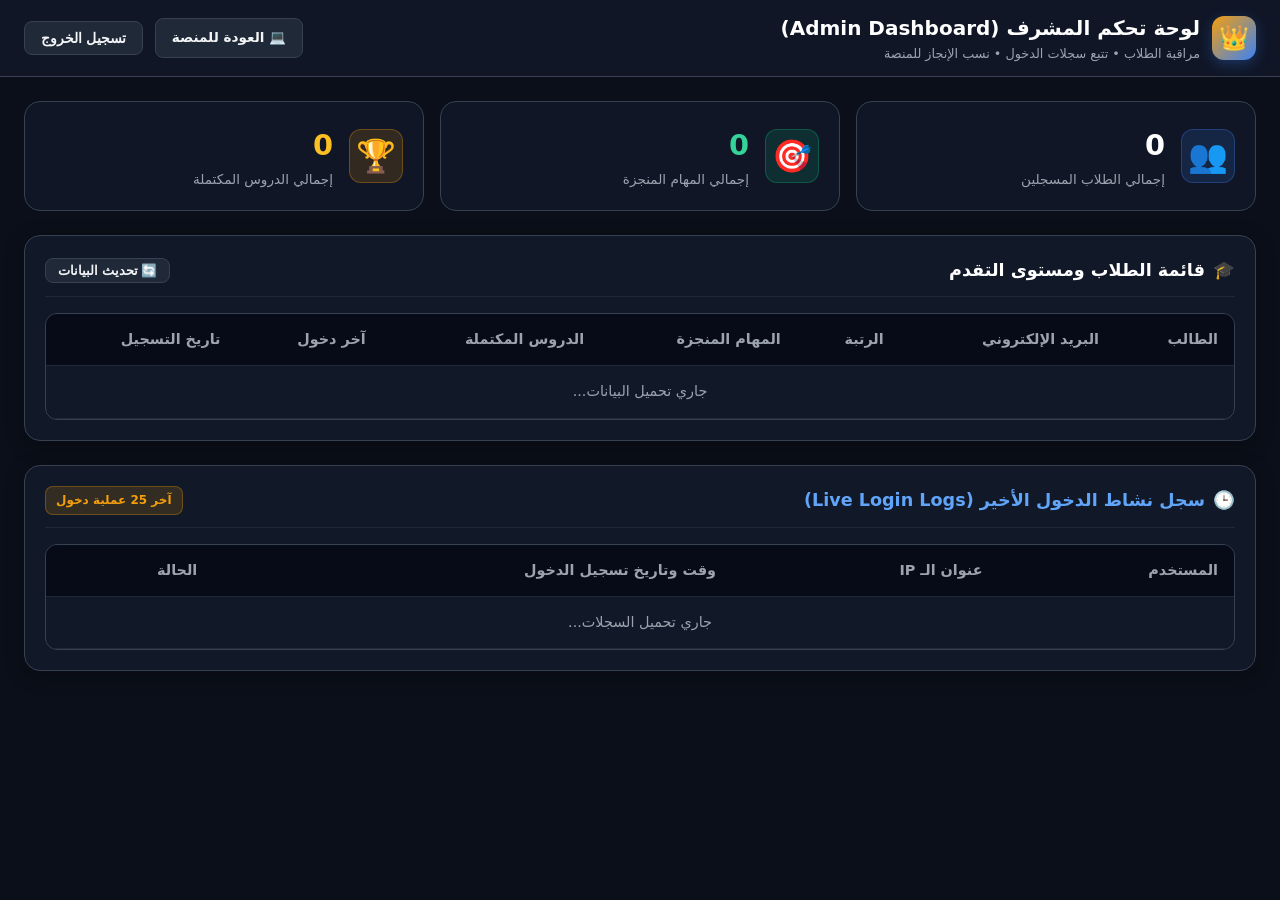
==== templates/admin.html @ 8301fadf "Feature: Implement Admin Dashboard & Live Student Login/Progress Activity Tracker" ====
﻿<!DOCTYPE html>
<html lang="ar" dir="rtl">
<head>
    <meta charset="UTF-8">
    <meta name="viewport" content="width=device-width, initial-scale=1.0">
    <title>لوحة تحكم الإدارة | Python Mastery Admin</title>
    <link rel="stylesheet" href="/static/css/style.css">
    <style>
        .admin-grid {
            display: grid;
            grid-template-columns: repeat(auto-fit, minmax(240px, 1fr));
            gap: 16px;
            margin-bottom: 24px;
        }
        .stat-card {
            background: rgba(17, 24, 39, 0.85);
            border: 1px solid var(--border-color);
            border-radius: 16px;
            padding: 20px;
            display: flex;
            align-items: center;
            gap: 16px;
        }
        .stat-icon {
            font-size: 2rem;
            background: rgba(59, 130, 246, 0.15);
            border: 1px solid rgba(59, 130, 246, 0.3);
            border-radius: 12px;
            width: 54px;
            height: 54px;
            display: flex;
            align-items: center;
            justify-content: center;
        }
        .stat-value {
            font-size: 1.8rem;
            font-weight: 800;
            color: #fff;
        }
        .stat-label {
            font-size: 0.85rem;
            color: var(--text-muted);
        }
        .table-responsive {
            width: 100%;
            overflow-x: auto;
            border-radius: 12px;
            border: 1px solid var(--border-color);
        }
        table {
            width: 100%;
            border-collapse: collapse;
            text-align: right;
            font-size: 0.9rem;
        }
        th, td {
            padding: 14px 16px;
            border-bottom: 1px solid var(--border-subtle);
        }
        th {
            background-color: rgba(3, 7, 18, 0.7);
            color: #9ca3af;
            font-weight: 700;
        }
        tr:hover {
            background-color: rgba(31, 41, 55, 0.4);
        }
        .badge-admin {
            background: rgba(245, 158, 11, 0.2);
            color: #fbbf24;
            border: 1px solid rgba(245, 158, 11, 0.4);
            padding: 2px 8px;
            border-radius: 6px;
            font-size: 0.75rem;
            font-weight: 700;
        }
        .badge-student {
            background: rgba(59, 130, 246, 0.15);
            color: #60a5fa;
            border: 1px solid rgba(59, 130, 246, 0.3);
            padding: 2px 8px;
            border-radius: 6px;
            font-size: 0.75rem;
        }
    </style>
</head>
<body>

    <!-- Header -->
    <header>
        <div class="header-inner">
            <div class="logo-group">
                <div class="logo-badge">👑</div>
                <div class="title-group">
                    <h1>لوحة تحكم المشرف (Admin Dashboard)</h1>
                    <p>مراقبة الطلاب • تتبع سجلات الدخول • نسب الإنجاز للمنصة</p>
                </div>
            </div>
            <div class="header-actions">
                <a href="/" class="btn-secondary" style="text-decoration: none;">
                    💻 العودة للمنصة
                </a>
                <button onclick="logoutAdmin()" class="btn-secondary btn-danger">
                    تسجيل الخروج
                </button>
            </div>
        </div>
    </header>

    <div class="container" style="display: block; max-width: 1300px;">
        
        <!-- Stats Row -->
        <div class="admin-grid">
            <div class="stat-card">
                <div class="stat-icon">👥</div>
                <div>
                    <div id="stat-users" class="stat-value">0</div>
                    <div class="stat-label">إجمالي الطلاب المسجلين</div>
                </div>
            </div>
            <div class="stat-card">
                <div class="stat-icon" style="background: rgba(16, 185, 129, 0.15); border-color: rgba(16, 185, 129, 0.3);">🎯</div>
                <div>
                    <div id="stat-tasks" class="stat-value" style="color: #34d399;">0</div>
                    <div class="stat-label">إجمالي المهام المنجزة</div>
                </div>
            </div>
            <div class="stat-card">
                <div class="stat-icon" style="background: rgba(245, 158, 11, 0.15); border-color: rgba(245, 158, 11, 0.3);">🏆</div>
                <div>
                    <div id="stat-lessons" class="stat-value" style="color: #fbbf24;">0</div>
                    <div class="stat-label">إجمالي الدروس المكتملة</div>
                </div>
            </div>
        </div>

        <!-- Section 1: Students & Progress -->
        <div class="card" style="margin-bottom: 24px;">
            <div class="card-header">
                <div class="card-title">
                    <span>🎓</span> قائمة الطلاب ومستوى التقدم
                </div>
                <button onclick="loadDashboardData()" class="btn-secondary" style="padding: 4px 12px; font-size: 0.8rem;">
                    🔄 تحديث البيانات
                </button>
            </div>

            <div class="table-responsive">
                <table>
                    <thead>
                        <tr>
                            <th>الطالب</th>
                            <th>البريد الإلكتروني</th>
                            <th>الرتبة</th>
                            <th>المهام المنجزة</th>
                            <th>الدروس المكتملة</th>
                            <th>آخر دخول</th>
                            <th>تاريخ التسجيل</th>
                        </tr>
                    </thead>
                    <tbody id="students-table-body">
                        <tr><td colspan="7" style="text-align: center; color: #9ca3af;">جاري تحميل البيانات...</td></tr>
                    </tbody>
                </table>
            </div>
        </div>

        <!-- Section 2: Recent Logins Activity (Who entered and when) -->
        <div class="card">
            <div class="card-header">
                <div class="card-title" style="color: #60a5fa;">
                    <span>🕒</span> سجل نشاط الدخول الأخير (Live Login Logs)
                </div>
                <span class="stat-pill">آخر 25 عملية دخول</span>
            </div>

            <div class="table-responsive">
                <table>
                    <thead>
                        <tr>
                            <th>المستخدم</th>
                            <th>عنوان الـ IP</th>
                            <th>وقت وتاريخ تسجيل الدخول</th>
                            <th>الحالة</th>
                        </tr>
                    </thead>
                    <tbody id="logins-table-body">
                        <tr><td colspan="4" style="text-align: center; color: #9ca3af;">جاري تحميل السجلات...</td></tr>
                    </tbody>
                </table>
            </div>
        </div>

    </div>

    <script>
        async function loadDashboardData() {
            try {
                const res = await fetch('/api/admin/stats');
                if (res.status === 401 || res.status === 403) {
                    alert("غير مصرح لك بالدخول! هذه اللوحة مخصصة للأدمن فقط.");
                    window.location.href = "/";
                    return;
                }
                const data = await res.json();
                renderStats(data);
                renderStudents(data.students || []);
                renderLogins(data.recent_logins || []);
            } catch (err) {
                console.error("Error loading admin stats:", err);
            }
        }

        function renderStats(data) {
            document.getElementById('stat-users').textContent = data.total_users || 0;
            document.getElementById('stat-tasks').textContent = data.total_tasks_solved || 0;
            document.getElementById('stat-lessons').textContent = data.total_lessons_completed || 0;
        }

        function renderStudents(students) {
            const tbody = document.getElementById('students-table-body');
            if (students.length === 0) {
                tbody.innerHTML = '<tr><td colspan="7" style="text-align: center; color: #9ca3af;">لا يوجد طلاب مسجلين بعد.</td></tr>';
                return;
            }

            tbody.innerHTML = students.map(s => `
                <tr>
                    <td style="font-weight: 700; color: #fff;">${s.username}</td>
                    <td style="color: #9ca3af;">${s.email}</td>
                    <td>
                        <span class="${s.role === 'admin' ? 'badge-admin' : 'badge-student'}">
                            ${s.role === 'admin' ? '👑 مشرف' : 'طالب'}
                        </span>
                    </td>
                    <td>
                        <span style="font-weight: 700; color: #34d399;">${s.solved_tasks} مهام</span>
                    </td>
                    <td>
                        <span style="font-weight: 700; color: #fbbf24;">${s.finished_lessons} دروس</span>
                    </td>
                    <td style="color: #d1d5db; font-size: 0.8rem;">
                        ${s.last_login ? s.last_login : 'لم يسجل دخول بعد'}
                    </td>
                    <td style="color: #6b7280; font-size: 0.8rem;">
                        ${s.created_at ? s.created_at.split('T')[0] : '-'}
                    </td>
                </tr>
            `).join('');
        }

        function renderLogins(logins) {
            const tbody = document.getElementById('logins-table-body');
            if (logins.length === 0) {
                tbody.innerHTML = '<tr><td colspan="4" style="text-align: center; color: #9ca3af;">لا توجد سجلات دخول حتى الآن.</td></tr>';
                return;
            }

            tbody.innerHTML = logins.map(l => `
                <tr>
                    <td style="font-weight: 700; color: #93c5fd;">${l.username}</td>
                    <td style="font-family: monospace; color: #9ca3af;">${l.ip_address || 'Localhost'}</td>
                    <td style="color: #e5e7eb;">${l.login_time}</td>
                    <td><span style="color: #34d399; font-weight: 700;">✓ تسجيل دخول ناجح</span></td>
                </tr>
            `).join('');
        }

        async function logoutAdmin() {
            await fetch('/api/auth/logout', { method: 'POST' });
            window.location.href = '/';
        }

        // Run
        loadDashboardData();
    </script>
</body>
</html>
---- static/css/style.css ----
﻿/* Pure Standalone Modern Dark Theme CSS */
:root {
  --bg-main: #0b0f19;
  --bg-card: #111827;
  --bg-card-hover: #1f2937;
  --bg-input: #030712;
  --border-color: #374151;
  --border-subtle: #1f2937;
  --primary: #3b82f6;
  --primary-hover: #2563eb;
  --accent: #f59e0b;
  --success: #10b981;
  --text-main: #f3f4f6;
  --text-muted: #9ca3af;
  --text-dim: #6b7280;
}

* {
  box-sizing: border-box;
  margin: 0;
  padding: 0;
}

body {
  font-family: system-ui, -apple-system, BlinkMacSystemFont, "Segoe UI", Roboto, "Helvetica Neue", Arial, sans-serif;
  background-color: var(--bg-main);
  color: var(--text-main);
  min-height: 100vh;
  display: flex;
  flex-direction: column;
  line-height: 1.6;
}

/* Header */
header {
  background-color: rgba(17, 24, 39, 0.95);
  border-bottom: 1px solid var(--border-color);
  padding: 12px 24px;
  position: sticky;
  top: 0;
  z-index: 100;
  backdrop-filter: blur(8px);
}

.header-inner {
  max-width: 1400px;
  margin: 0 auto;
  display: flex;
  align-items: center;
  justify-content: space-between;
}

.logo-group {
  display: flex;
  align-items: center;
  gap: 12px;
}

.logo-badge {
  font-size: 24px;
  background: linear-gradient(135deg, #f59e0b, #3b82f6);
  width: 44px;
  height: 44px;
  display: flex;
  align-items: center;
  justify-content: center;
  border-radius: 12px;
  box-shadow: 0 4px 14px rgba(59, 130, 246, 0.3);
}

.title-group h1 {
  font-size: 1.25rem;
  font-weight: 700;
  color: #fff;
}

.title-group p {
  font-size: 0.8rem;
  color: var(--text-muted);
}

.header-actions {
  display: flex;
  align-items: center;
  gap: 12px;
}

.btn-secondary {
  background-color: #1f2937;
  color: var(--text-main);
  border: 1px solid var(--border-color);
  padding: 8px 16px;
  border-radius: 8px;
  font-size: 0.85rem;
  font-weight: 600;
  cursor: pointer;
  transition: all 0.2s;
}

.btn-secondary:hover {
  background-color: #374151;
}

.btn-danger:hover {
  color: #f87171;
  border-color: #ef4444;
}

.badge-status {
  padding: 6px 14px;
  border-radius: 9999px;
  font-size: 0.8rem;
  font-weight: 700;
  background-color: rgba(59, 130, 246, 0.15);
  color: #60a5fa;
  border: 1px solid rgba(59, 130, 246, 0.3);
}

/* Banner Hero */
.hero-signature {
  background: linear-gradient(135deg, rgba(245, 158, 11, 0.1), rgba(59, 130, 246, 0.15), rgba(16, 185, 129, 0.08));
  border: 1px solid rgba(245, 158, 11, 0.3);
  border-radius: 16px;
  padding: 16px 20px;
  margin-bottom: 20px;
  display: flex;
  align-items: center;
  justify-content: space-between;
  gap: 16px;
  box-shadow: 0 4px 20px rgba(0,0,0,0.2);
}

.hero-signature-text {
  font-size: 1rem;
  font-weight: 700;
  color: #fef3c7;
  display: flex;
  align-items: center;
  gap: 10px;
}

.hero-signature-tag {
  background: linear-gradient(90deg, #f59e0b, #3b82f6);
  -webkit-background-clip: text;
  -webkit-text-fill-color: transparent;
  font-weight: 800;
  font-size: 1.05rem;
}

/* Layout */
.container {
  max-width: 1400px;
  margin: 0 auto;
  padding: 24px;
  display: grid;
  grid-template-columns: 360px 1fr;
  gap: 24px;
  flex: 1;
  width: 100%;
}

@media (max-width: 1024px) {
  .container {
    grid-template-columns: 1fr;
  }
}

/* Sidebar */
.sidebar {
  display: flex;
  flex-direction: column;
  gap: 16px;
}

.card {
  background-color: var(--bg-card);
  border: 1px solid var(--border-color);
  border-radius: 16px;
  padding: 20px;
  box-shadow: 0 4px 20px rgba(0, 0, 0, 0.3);
}

.card-header {
  display: flex;
  align-items: center;
  justify-content: space-between;
  margin-bottom: 16px;
  padding-bottom: 12px;
  border-bottom: 1px solid var(--border-subtle);
}

.card-title {
  font-size: 1.1rem;
  font-weight: 700;
  color: #fff;
  display: flex;
  align-items: center;
  gap: 8px;
}

.stat-pill {
  background: rgba(245, 158, 11, 0.15);
  color: var(--accent);
  border: 1px solid rgba(245, 158, 11, 0.3);
  padding: 4px 10px;
  border-radius: 8px;
  font-size: 0.75rem;
  font-weight: 700;
}

.lesson-list {
  display: flex;
  flex-direction: column;
  gap: 12px;
  max-height: calc(100vh - 220px);
  overflow-y: auto;
  padding-right: 4px;
}

.lesson-item {
  background-color: rgba(17, 24, 39, 0.6);
  border: 1px solid var(--border-subtle);
  border-radius: 12px;
  padding: 16px;
  cursor: pointer;
  transition: all 0.2s;
  display: flex;
  flex-direction: column;
  gap: 8px;
}

.lesson-item:hover {
  border-color: var(--border-color);
  background-color: var(--bg-card-hover);
}

.lesson-item.selected {
  border-color: var(--primary);
  box-shadow: 0 0 0 2px rgba(59, 130, 246, 0.25);
  background-color: rgba(59, 130, 246, 0.08);
}

.lesson-item.locked {
  opacity: 0.55;
  cursor: not-allowed;
  background-color: rgba(3, 7, 18, 0.6);
}

.lesson-item.completed {
  border-color: rgba(16, 185, 129, 0.4);
  background-color: rgba(16, 185, 129, 0.05);
}

.lesson-item-header {
  display: flex;
  align-items: center;
  justify-content: space-between;
}

.category-tag {
  font-size: 0.75rem;
  color: #93c5fd;
  font-weight: 600;
}

.status-badge {
  font-size: 0.75rem;
  font-weight: 700;
  padding: 2px 8px;
  border-radius: 6px;
}

.badge-locked {
  background-color: #374151;
  color: #9ca3af;
}

.badge-done {
  background-color: rgba(16, 185, 129, 0.2);
  color: #34d399;
  border: 1px solid rgba(16, 185, 129, 0.3);
}

.badge-progress {
  background-color: rgba(59, 130, 246, 0.2);
  color: #60a5fa;
  border: 1px solid rgba(59, 130, 246, 0.3);
}

.lesson-item-title {
  font-size: 0.95rem;
  font-weight: 700;
  color: #fff;
}

.lesson-item-desc {
  font-size: 0.8rem;
  color: var(--text-muted);
  overflow: hidden;
  text-overflow: ellipsis;
  white-space: nowrap;
}

/* Main Area */
.main-content {
  display: flex;
  flex-direction: column;
  gap: 24px;
}

.lesson-header-top {
  display: flex;
  align-items: flex-start;
  justify-content: space-between;
  border-bottom: 1px solid var(--border-subtle);
  padding-bottom: 16px;
  margin-bottom: 16px;
}

.lesson-main-title {
  font-size: 1.5rem;
  font-weight: 800;
  color: #fff;
  margin-top: 6px;
}

.lesson-body {
  color: #d1d5db;
  font-size: 0.95rem;
  line-height: 1.8;
}

.lesson-body h3 {
  color: var(--accent);
  margin: 16px 0 8px;
  font-size: 1.15rem;
}

.lesson-body h4 {
  color: #93c5fd;
  margin: 12px 0 6px;
  font-size: 1rem;
}

.lesson-body pre {
  background-color: var(--bg-input);
  border: 1px solid var(--border-color);
  padding: 14px;
  border-radius: 10px;
  color: #4ade80;
  font-family: Consolas, Monaco, "Courier New", monospace;
  font-size: 0.9rem;
  overflow-x: auto;
  margin: 12px 0;
  direction: ltr;
}

.lesson-body code {
  background-color: #1f2937;
  color: #fcd34d;
  padding: 2px 6px;
  border-radius: 4px;
  font-family: Consolas, monospace;
  font-size: 0.85rem;
  direction: ltr;
  display: inline-block;
}

/* Tasks */
.task-card {
  background-color: rgba(3, 7, 18, 0.5);
  border: 1px solid var(--border-color);
  border-radius: 12px;
  padding: 18px;
  margin-top: 12px;
  display: flex;
  align-items: center;
  justify-content: space-between;
  gap: 16px;
}

.task-card.completed {
  border-color: rgba(16, 185, 129, 0.4);
  background-color: rgba(16, 185, 129, 0.05);
}

.task-info {
  flex: 1;
}

.task-header {
  display: flex;
  align-items: center;
  gap: 8px;
  margin-bottom: 6px;
}

.task-badge-direct {
  background-color: rgba(245, 158, 11, 0.15);
  color: var(--accent);
  border: 1px solid rgba(245, 158, 11, 0.3);
  padding: 2px 8px;
  border-radius: 6px;
  font-size: 0.75rem;
  font-weight: 700;
}

.task-badge-cumulative {
  background-color: rgba(99, 102, 241, 0.15);
  color: #a5b4fc;
  border: 1px solid rgba(99, 102, 241, 0.3);
  padding: 2px 8px;
  border-radius: 6px;
  font-size: 0.75rem;
  font-weight: 700;
}

.task-title {
  font-size: 1rem;
  font-weight: 700;
  color: #fff;
  margin-bottom: 4px;
}

.task-desc {
  font-size: 0.85rem;
  color: #9ca3af;
  white-space: pre-line;
}

.btn-action {
  background-color: var(--primary);
  color: #fff;
  border: none;
  padding: 10px 18px;
  border-radius: 10px;
  font-size: 0.85rem;
  font-weight: 700;
  cursor: pointer;
  white-space: nowrap;
  box-shadow: 0 4px 12px rgba(59, 130, 246, 0.3);
  transition: all 0.2s;
}

.btn-action:hover {
  background-color: var(--primary-hover);
}

.btn-action.btn-done {
  background-color: #374151;
  color: #e5e7eb;
  box-shadow: none;
}

.btn-action.btn-done:hover {
  background-color: #4b5563;
}

/* Modal */
.modal-backdrop {
  position: fixed;
  inset: 0;
  background-color: rgba(0, 0, 0, 0.8);
  backdrop-filter: blur(6px);
  display: flex;
  align-items: center;
  justify-content: center;
  padding: 16px;
  z-index: 1000;
}

.modal-backdrop.hidden {
  display: none;
}

.modal-content {
  background-color: var(--bg-card);
  border: 1px solid var(--border-color);
  border-radius: 16px;
  width: 100%;
  max-width: 850px;
  max-height: 90vh;
  display: flex;
  flex-direction: column;
  box-shadow: 0 10px 40px rgba(0, 0, 0, 0.6);
  overflow: hidden;
}

.modal-header {
  padding: 16px 20px;
  background-color: var(--bg-input);
  border-bottom: 1px solid var(--border-color);
  display: flex;
  align-items: center;
  justify-content: space-between;
}

.modal-body {
  padding: 20px;
  overflow-y: auto;
  display: flex;
  flex-direction: column;
  gap: 14px;
}

.task-prompt-box {
  background-color: var(--bg-input);
  border: 1px solid var(--border-color);
  border-radius: 10px;
  padding: 14px;
  font-size: 0.9rem;
}

.code-textarea {
  width: 100%;
  background-color: var(--bg-input);
  border: 1px solid var(--border-color);
  border-radius: 10px;
  padding: 14px;
  color: #4ade80;
  font-family: Consolas, Monaco, monospace;
  font-size: 0.95rem;
  resize: vertical;
  direction: ltr;
  min-height: 180px;
  outline: none;
}

.code-textarea:focus {
  border-color: var(--primary);
}

.modal-footer {
  padding: 16px 20px;
  background-color: var(--bg-input);
  border-top: 1px solid var(--border-color);
  display: flex;
  align-items: center;
  justify-content: space-between;
}

.result-box {
  padding: 16px;
  border-radius: 12px;
  border: 1px solid var(--border-color);
  background-color: var(--bg-input);
  direction: ltr;
}

.result-box.pass {
  border-color: #10b981;
  background-color: rgba(16, 185, 129, 0.1);
}

.result-box.fail {
  border-color: #ef4444;
  background-color: rgba(239, 68, 68, 0.1);
}

/* Youssef Creative Signature Banner in Result Box */
.youssef-punchline {
  background: linear-gradient(135deg, rgba(245, 158, 11, 0.2), rgba(59, 130, 246, 0.2));
  border: 1px dashed #f59e0b;
  border-radius: 10px;
  padding: 12px 16px;
  margin-bottom: 12px;
  display: flex;
  align-items: center;
  gap: 10px;
  direction: rtl;
}

.youssef-punchline-text {
  font-size: 0.95rem;
  font-weight: 800;
  color: #fef08a;
}
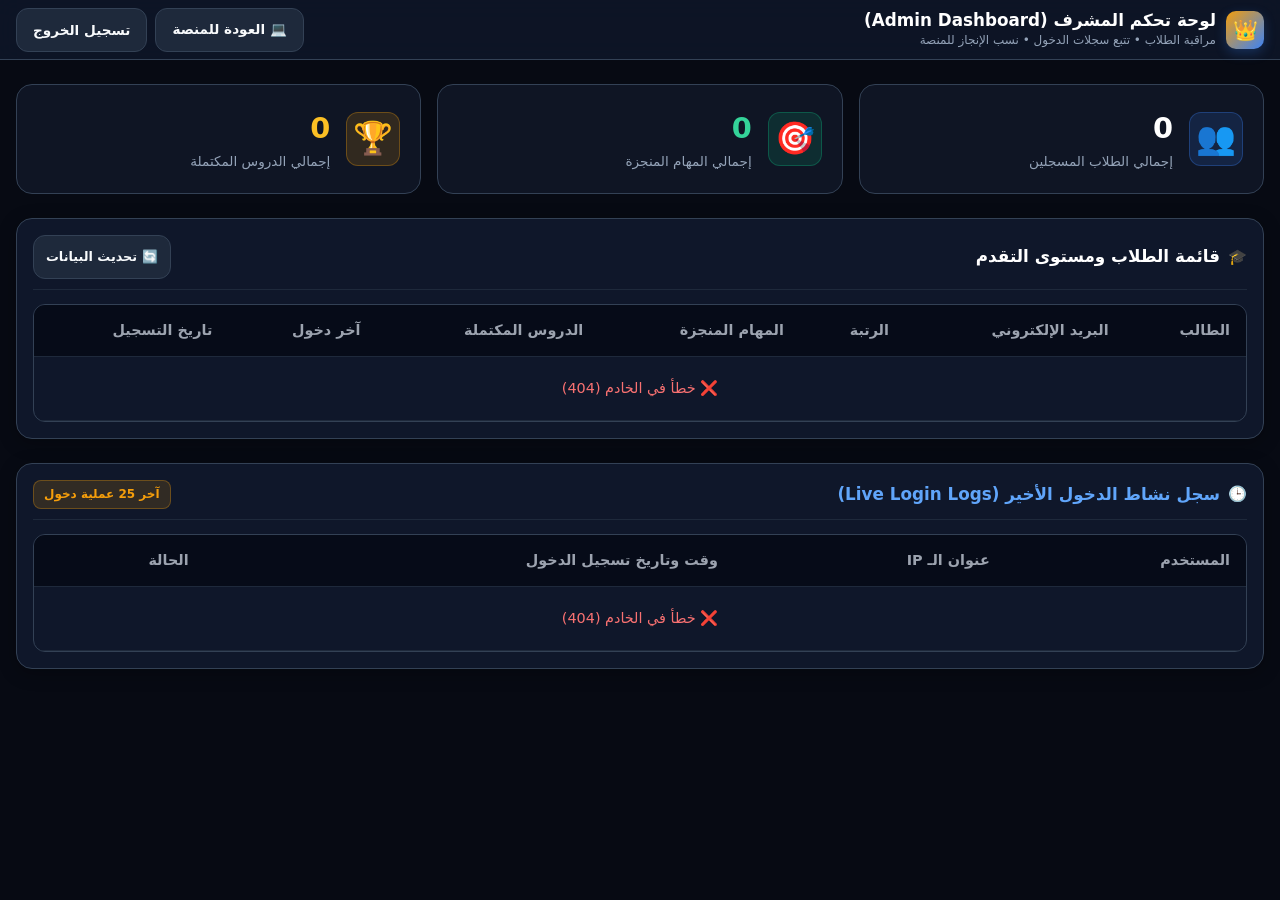
==== commit 933d6a30: "Admin: Fix admin overlay positioning and enhance stats loading feedback" ====
--- a/templates/admin.html
+++ b/templates/admin.html
@@ -1,4 +1,4 @@
-﻿<!DOCTYPE html>
+<!DOCTYPE html>
 <html lang="ar" dir="rtl">
 <head>
     <meta charset="UTF-8">
@@ -81,6 +81,17 @@
             padding: 2px 8px;
             border-radius: 6px;
             font-size: 0.75rem;
+        }
+        #admin-auth-overlay {
+            align-items: center !important;
+            justify-content: center !important;
+            padding: 16px;
+        }
+        #admin-auth-overlay .modal-content {
+            border-radius: 16px !important;
+            border-bottom: 1px solid var(--border-color) !important;
+            max-width: 420px !important;
+            width: 100% !important;
         }
     </style>
 </head>
@@ -193,21 +204,92 @@
 
     </div>
 
+    <!-- Direct Admin Login Modal / Card if not logged in -->
+    <div id="admin-auth-overlay" class="modal-backdrop hidden">
+        <div class="modal-content" style="max-width: 400px;">
+            <div class="modal-header">
+                <h4 style="color: #fff; font-weight: 700;">تسجيل دخول الإدمن 👑</h4>
+            </div>
+            <div class="modal-body" style="gap: 12px;">
+                <p style="color: #9ca3af; font-size: 0.85rem;">يرجى إدخال بيانات حساب المشرف للمتابعة:</p>
+                <div>
+                    <label style="font-size: 0.8rem; color: #9ca3af; display: block; margin-bottom: 4px;">اسم المستخدم:</label>
+                    <input id="admin-user-input" type="text" value="youssef" class="code-textarea" style="min-height: 42px; height: 42px; padding: 8px 12px; font-family: inherit; font-size: 0.9rem;">
+                </div>
+                <div>
+                    <label style="font-size: 0.8rem; color: #9ca3af; display: block; margin-bottom: 4px;">كلمة المرور:</label>
+                    <input id="admin-pass-input" type="password" value="admin123" class="code-textarea" style="min-height: 42px; height: 42px; padding: 8px 12px; font-family: inherit; font-size: 0.9rem;">
+                </div>
+                <div id="admin-login-error" style="display: none; color: #f87171; font-size: 0.8rem; background: rgba(239, 68, 68, 0.1); padding: 8px; border-radius: 6px; border: 1px solid rgba(239, 68, 68, 0.3);"></div>
+            </div>
+            <div class="modal-footer">
+                <a href="/" class="btn-secondary" style="text-decoration: none;">الرئيسية</a>
+                <button onclick="submitAdminDirectLogin()" class="btn-action" style="flex: 1; max-width: 140px;">دخول اللوحة</button>
+            </div>
+        </div>
+    </div>
+
     <script>
         async function loadDashboardData() {
+            const studentsTbody = document.getElementById('students-table-body');
+            const loginsTbody = document.getElementById('logins-table-body');
+            
             try {
                 const res = await fetch('/api/admin/stats');
                 if (res.status === 401 || res.status === 403) {
-                    alert("غير مصرح لك بالدخول! هذه اللوحة مخصصة للأدمن فقط.");
-                    window.location.href = "/";
+                    document.getElementById('admin-auth-overlay').classList.remove('hidden');
+                    studentsTbody.innerHTML = '<tr><td colspan="7" style="text-align: center; color: #fbbf24; padding: 20px;">🔒 يتطلب تسجيل الدخول بحساب المشرف (Admin) لعرض البيانات.</td></tr>';
+                    loginsTbody.innerHTML = '<tr><td colspan="4" style="text-align: center; color: #fbbf24; padding: 20px;">🔒 يتطلب صلاحية المشرف لعرض السجلات.</td></tr>';
                     return;
                 }
+                
+                if (!res.ok) {
+                    const errData = await res.json().catch(() => ({}));
+                    const msg = errData.error || `خطأ في الخادم (${res.status})`;
+                    studentsTbody.innerHTML = `<tr><td colspan="7" style="text-align: center; color: #f87171; padding: 20px;">❌ ${msg}</td></tr>`;
+                    loginsTbody.innerHTML = `<tr><td colspan="4" style="text-align: center; color: #f87171; padding: 20px;">❌ ${msg}</td></tr>`;
+                    return;
+                }
+
+                document.getElementById('admin-auth-overlay').classList.add('hidden');
                 const data = await res.json();
+                console.log("Admin stats loaded successfully:", data);
                 renderStats(data);
                 renderStudents(data.students || []);
                 renderLogins(data.recent_logins || []);
             } catch (err) {
                 console.error("Error loading admin stats:", err);
+                studentsTbody.innerHTML = '<tr><td colspan="7" style="text-align: center; color: #f87171; padding: 20px;">❌ تعذر الاتصال بالخادم. يرجى التأكد من تشغيل السيرفر وتحديث الصفحة.</td></tr>';
+                loginsTbody.innerHTML = '<tr><td colspan="4" style="text-align: center; color: #f87171; padding: 20px;">❌ تعذر الاتصال بالخادم.</td></tr>';
+            }
+        }
+
+        async function submitAdminDirectLogin() {
+            const u = document.getElementById('admin-user-input').value.trim();
+            const p = document.getElementById('admin-pass-input').value;
+            const errBox = document.getElementById('admin-login-error');
+            errBox.style.display = 'none';
+
+            try {
+                const res = await fetch('/api/auth/login', {
+                    method: 'POST',
+                    headers: { 'Content-Type': 'application/json' },
+                    body: JSON.stringify({ username_or_email: u, password: p })
+                });
+                const data = await res.json();
+                if (!res.ok || !data.success) {
+                    errBox.textContent = data.error || 'خطأ في تسجيل الدخول';
+                    errBox.style.display = 'block';
+                } else if (data.user && data.user.role !== 'admin') {
+                    errBox.textContent = 'هذا الحساب ليس لديه صلاحية المشرف (Admin)';
+                    errBox.style.display = 'block';
+                } else {
+                    document.getElementById('admin-auth-overlay').classList.add('hidden');
+                    loadDashboardData();
+                }
+            } catch (e) {
+                errBox.textContent = 'خطأ في الاتصال بالخادم';
+                errBox.style.display = 'block';
             }
         }
 
--- a/static/css/style.css
+++ b/static/css/style.css
@@ -1,24 +1,45 @@
-﻿/* Pure Standalone Modern Dark Theme CSS */
+﻿/* ==========================================================================
+   Python Mastery Platform - Mobile-First Premium Dark System
+   ========================================================================== */
+
 :root {
-  --bg-main: #0b0f19;
-  --bg-card: #111827;
-  --bg-card-hover: #1f2937;
+  /* Colors */
+  --bg-main: #070a13;
+  --bg-card: #0f172a;
+  --bg-card-elevated: #1e293b;
+  --bg-glass: rgba(15, 23, 42, 0.85);
   --bg-input: #030712;
-  --border-color: #374151;
-  --border-subtle: #1f2937;
+  --border-color: #334155;
+  --border-subtle: #1e293b;
   --primary: #3b82f6;
   --primary-hover: #2563eb;
   --accent: #f59e0b;
+  --accent-hover: #d97706;
   --success: #10b981;
-  --text-main: #f3f4f6;
-  --text-muted: #9ca3af;
-  --text-dim: #6b7280;
-}
-
-* {
+  --danger: #ef4444;
+  --text-main: #f8fafc;
+  --text-muted: #94a3b8;
+  --text-dim: #64748b;
+
+  /* Touch & Metrics */
+  --min-touch: 44px;
+  --header-height: 60px;
+  --bottom-nav-height: 64px;
+  --safe-bottom: env(safe-area-inset-bottom, 0px);
+  --safe-top: env(safe-area-inset-top, 0px);
+}
+
+/* Reset & Box Sizing */
+*, *::before, *::after {
   box-sizing: border-box;
   margin: 0;
   padding: 0;
+}
+
+html {
+  font-size: 16px;
+  -webkit-text-size-adjust: 100%;
+  scroll-behavior: smooth;
 }
 
 body {
@@ -26,79 +47,246 @@
   background-color: var(--bg-main);
   color: var(--text-main);
   min-height: 100vh;
+  min-height: -webkit-fill-available;
   display: flex;
   flex-direction: column;
   line-height: 1.6;
-}
-
-/* Header */
+  overflow-x: hidden;
+  position: relative;
+  padding-bottom: calc(var(--bottom-nav-height) + var(--safe-bottom) + 16px);
+}
+
+/* Typography Fluid Hierarchy */
+h1 { font-size: clamp(1.35rem, 4vw, 1.85rem); font-weight: 800; line-height: 1.25; }
+h2 { font-size: clamp(1.15rem, 3.5vw, 1.45rem); font-weight: 700; line-height: 1.3; }
+h3 { font-size: clamp(1rem, 3vw, 1.25rem); font-weight: 700; }
+h4 { font-size: clamp(0.9rem, 2.5vw, 1.05rem); font-weight: 600; }
+p, span, div { font-size: clamp(0.85rem, 2.5vw, 0.95rem); }
+
+/* Common Interactive Targets */
+button, a {
+  -webkit-tap-highlight-color: transparent;
+  user-select: none;
+  font-family: inherit;
+}
+
+/* ==========================================================================
+   1. Compact Header & Safe Area
+   ========================================================================== */
 header {
-  background-color: rgba(17, 24, 39, 0.95);
+  background-color: var(--bg-glass);
   border-bottom: 1px solid var(--border-color);
-  padding: 12px 24px;
+  padding-top: var(--safe-top);
+  height: calc(var(--header-height) + var(--safe-top));
   position: sticky;
   top: 0;
-  z-index: 100;
-  backdrop-filter: blur(8px);
+  z-index: 120;
+  backdrop-filter: blur(12px);
+  -webkit-backdrop-filter: blur(12px);
 }
 
 .header-inner {
-  max-width: 1400px;
+  max-width: 1300px;
+  height: var(--header-height);
   margin: 0 auto;
+  padding: 0 16px;
   display: flex;
   align-items: center;
   justify-content: space-between;
+  gap: 8px;
 }
 
 .logo-group {
   display: flex;
   align-items: center;
+  gap: 10px;
+  text-decoration: none;
+}
+
+.logo-badge {
+  font-size: 20px;
+  background: linear-gradient(135deg, #f59e0b, #3b82f6);
+  width: 38px;
+  height: 38px;
+  display: flex;
+  align-items: center;
+  justify-content: center;
+  border-radius: 10px;
+  box-shadow: 0 4px 12px rgba(59, 130, 246, 0.25);
+  flex-shrink: 0;
+}
+
+.title-group h1 {
+  font-size: 1.05rem;
+  font-weight: 800;
+  color: #fff;
+  white-space: nowrap;
+}
+
+.title-group p {
+  display: none; /* Hidden on mobile for clean compactness */
+  font-size: 0.75rem;
+  color: var(--text-muted);
+}
+
+/* Header Controls */
+.header-actions {
+  display: flex;
+  align-items: center;
+  gap: 8px;
+}
+
+.btn-icon-toggle {
+  width: var(--min-touch);
+  height: var(--min-touch);
+  display: flex;
+  align-items: center;
+  justify-content: center;
+  background: var(--bg-card);
+  border: 1px solid var(--border-color);
+  border-radius: 10px;
+  color: var(--text-main);
+  font-size: 1.25rem;
+  cursor: pointer;
+}
+
+/* ==========================================================================
+   2. Mobile Drawer / Off-Canvas Navigation
+   ========================================================================== */
+.mobile-nav-backdrop {
+  position: fixed;
+  inset: 0;
+  background: rgba(0, 0, 0, 0.7);
+  backdrop-filter: blur(4px);
+  -webkit-backdrop-filter: blur(4px);
+  z-index: 150;
+  opacity: 0;
+  pointer-events: none;
+  transition: opacity 0.25s ease;
+}
+
+.mobile-nav-backdrop.active {
+  opacity: 1;
+  pointer-events: auto;
+}
+
+.mobile-drawer {
+  position: fixed;
+  top: 0;
+  right: -320px;
+  width: min(300px, 85vw);
+  height: 100vh;
+  height: 100dvh;
+  background: var(--bg-card);
+  border-left: 1px solid var(--border-color);
+  z-index: 160;
+  display: flex;
+  flex-direction: column;
+  padding: calc(var(--safe-top) + 20px) 20px calc(var(--safe-bottom) + 20px);
+  box-shadow: -8px 0 30px rgba(0,0,0,0.5);
+  transition: transform 0.28s cubic-bezier(0.16, 1, 0.3, 1);
+}
+
+.mobile-nav-backdrop.active .mobile-drawer {
+  transform: translateX(-320px);
+}
+
+.drawer-header {
+  display: flex;
+  align-items: center;
+  justify-content: space-between;
+  padding-bottom: 16px;
+  border-bottom: 1px solid var(--border-subtle);
+  margin-bottom: 20px;
+}
+
+.drawer-title {
+  font-weight: 800;
+  color: #fff;
+  display: flex;
+  align-items: center;
+  gap: 8px;
+}
+
+.drawer-links {
+  display: flex;
+  flex-direction: column;
+  gap: 10px;
+  flex: 1;
+  overflow-y: auto;
+}
+
+.drawer-link {
+  display: flex;
+  align-items: center;
   gap: 12px;
-}
-
-.logo-badge {
-  font-size: 24px;
-  background: linear-gradient(135deg, #f59e0b, #3b82f6);
-  width: 44px;
-  height: 44px;
-  display: flex;
+  padding: 12px 14px;
+  border-radius: 12px;
+  color: var(--text-main);
+  text-decoration: none;
+  font-weight: 600;
+  background: transparent;
+  border: 1px solid transparent;
+  transition: background 0.15s, border-color 0.15s;
+  min-height: var(--min-touch);
+}
+
+.drawer-link:hover, .drawer-link.active {
+  background: var(--bg-card-elevated);
+  border-color: var(--border-color);
+  color: var(--primary);
+}
+
+/* ==========================================================================
+   3. Buttons & Badges (Touch Optimized)
+   ========================================================================== */
+.btn-action {
+  background-color: var(--primary);
+  color: #fff;
+  border: none;
+  min-height: var(--min-touch);
+  padding: 10px 18px;
+  border-radius: 12px;
+  font-size: 0.88rem;
+  font-weight: 700;
+  cursor: pointer;
+  display: inline-flex;
   align-items: center;
   justify-content: center;
-  border-radius: 12px;
+  gap: 8px;
   box-shadow: 0 4px 14px rgba(59, 130, 246, 0.3);
-}
-
-.title-group h1 {
-  font-size: 1.25rem;
-  font-weight: 700;
-  color: #fff;
-}
-
-.title-group p {
-  font-size: 0.8rem;
-  color: var(--text-muted);
-}
-
-.header-actions {
-  display: flex;
-  align-items: center;
-  gap: 12px;
+  transition: transform 0.12s active, background-color 0.2s;
+  touch-action: manipulation;
+}
+
+.btn-action:active {
+  transform: scale(0.98);
+}
+
+.btn-action:hover {
+  background-color: var(--primary-hover);
 }
 
 .btn-secondary {
-  background-color: #1f2937;
+  background-color: var(--bg-card-elevated);
   color: var(--text-main);
   border: 1px solid var(--border-color);
-  padding: 8px 16px;
-  border-radius: 8px;
+  min-height: var(--min-touch);
+  padding: 10px 16px;
+  border-radius: 12px;
   font-size: 0.85rem;
   font-weight: 600;
   cursor: pointer;
+  display: inline-flex;
+  align-items: center;
+  justify-content: center;
+  gap: 6px;
   transition: all 0.2s;
+  touch-action: manipulation;
 }
 
 .btn-secondary:hover {
-  background-color: #374151;
+  background-color: #334155;
 }
 
 .btn-danger:hover {
@@ -107,90 +295,170 @@
 }
 
 .badge-status {
-  padding: 6px 14px;
+  padding: 5px 12px;
   border-radius: 9999px;
-  font-size: 0.8rem;
+  font-size: 0.78rem;
   font-weight: 700;
   background-color: rgba(59, 130, 246, 0.15);
   color: #60a5fa;
   border: 1px solid rgba(59, 130, 246, 0.3);
-}
-
-/* Banner Hero */
+  white-space: nowrap;
+}
+
+/* ==========================================================================
+   4. Mobile Dashboard Overview Card & Grid
+   ========================================================================== */
+.student-dashboard-banner {
+  background: linear-gradient(135deg, rgba(30, 41, 59, 0.9), rgba(15, 23, 42, 0.95));
+  border: 1px solid var(--border-color);
+  border-radius: 16px;
+  padding: 16px;
+  margin-bottom: 16px;
+  display: flex;
+  flex-direction: column;
+  gap: 12px;
+  box-shadow: 0 4px 20px rgba(0,0,0,0.25);
+}
+
+.dashboard-user-greeting {
+  display: flex;
+  align-items: center;
+  justify-content: space-between;
+  gap: 10px;
+}
+
+.student-badge-level {
+  font-size: 0.75rem;
+  font-weight: 800;
+  padding: 4px 10px;
+  border-radius: 8px;
+  background: rgba(245, 158, 11, 0.15);
+  color: var(--accent);
+  border: 1px solid rgba(245, 158, 11, 0.3);
+}
+
+/* Fluid Metric Cards */
+.metrics-grid {
+  display: grid;
+  grid-template-columns: repeat(2, 1fr);
+  gap: 10px;
+  margin-top: 4px;
+}
+
+.metric-card {
+  background: rgba(3, 7, 18, 0.4);
+  border: 1px solid var(--border-subtle);
+  border-radius: 12px;
+  padding: 12px;
+  display: flex;
+  align-items: center;
+  gap: 10px;
+}
+
+.metric-icon {
+  font-size: 1.4rem;
+  width: 36px;
+  height: 36px;
+  border-radius: 8px;
+  display: flex;
+  align-items: center;
+  justify-content: center;
+  background: var(--bg-card-elevated);
+}
+
+.metric-val {
+  font-size: 1.15rem;
+  font-weight: 800;
+  color: #fff;
+  line-height: 1.1;
+}
+
+.metric-lbl {
+  font-size: 0.72rem;
+  color: var(--text-muted);
+}
+
+/* Progress bar */
+.progress-bar-container {
+  width: 100%;
+  height: 8px;
+  background: rgba(3, 7, 18, 0.6);
+  border-radius: 9999px;
+  overflow: hidden;
+  margin-top: 4px;
+  border: 1px solid var(--border-subtle);
+}
+
+.progress-bar-fill {
+  height: 100%;
+  background: linear-gradient(90deg, #3b82f6, #10b981);
+  border-radius: 9999px;
+  transition: width 0.4s cubic-bezier(0.16, 1, 0.3, 1);
+}
+
+/* Youssef Punchline Hero */
 .hero-signature {
-  background: linear-gradient(135deg, rgba(245, 158, 11, 0.1), rgba(59, 130, 246, 0.15), rgba(16, 185, 129, 0.08));
-  border: 1px solid rgba(245, 158, 11, 0.3);
-  border-radius: 16px;
-  padding: 16px 20px;
-  margin-bottom: 20px;
+  background: linear-gradient(135deg, rgba(245, 158, 11, 0.08), rgba(59, 130, 246, 0.12));
+  border: 1px solid rgba(245, 158, 11, 0.25);
+  border-radius: 14px;
+  padding: 12px 16px;
+  margin-bottom: 16px;
   display: flex;
   align-items: center;
   justify-content: space-between;
-  gap: 16px;
-  box-shadow: 0 4px 20px rgba(0,0,0,0.2);
+  gap: 12px;
 }
 
 .hero-signature-text {
-  font-size: 1rem;
+  font-size: 0.88rem;
   font-weight: 700;
   color: #fef3c7;
   display: flex;
   align-items: center;
-  gap: 10px;
+  gap: 8px;
 }
 
 .hero-signature-tag {
-  background: linear-gradient(90deg, #f59e0b, #3b82f6);
+  background: linear-gradient(90deg, #f59e0b, #60a5fa);
   -webkit-background-clip: text;
   -webkit-text-fill-color: transparent;
   font-weight: 800;
-  font-size: 1.05rem;
-}
-
-/* Layout */
+}
+
+/* ==========================================================================
+   5. Main Responsive Container (Mobile-First)
+   ========================================================================== */
 .container {
-  max-width: 1400px;
+  width: 100%;
+  max-width: 1300px;
   margin: 0 auto;
-  padding: 24px;
-  display: grid;
-  grid-template-columns: 360px 1fr;
-  gap: 24px;
-  flex: 1;
-  width: 100%;
-}
-
-@media (max-width: 1024px) {
-  .container {
-    grid-template-columns: 1fr;
-  }
-}
-
-/* Sidebar */
-.sidebar {
+  padding: 16px 12px;
   display: flex;
   flex-direction: column;
   gap: 16px;
 }
 
+/* Card base */
 .card {
   background-color: var(--bg-card);
   border: 1px solid var(--border-color);
   border-radius: 16px;
-  padding: 20px;
-  box-shadow: 0 4px 20px rgba(0, 0, 0, 0.3);
+  padding: 16px;
+  box-shadow: 0 4px 18px rgba(0, 0, 0, 0.28);
 }
 
 .card-header {
   display: flex;
   align-items: center;
   justify-content: space-between;
-  margin-bottom: 16px;
-  padding-bottom: 12px;
+  margin-bottom: 14px;
+  padding-bottom: 10px;
   border-bottom: 1px solid var(--border-subtle);
+  gap: 8px;
 }
 
 .card-title {
-  font-size: 1.1rem;
+  font-size: 1.05rem;
   font-weight: 700;
   color: #fff;
   display: flex;
@@ -206,48 +474,54 @@
   border-radius: 8px;
   font-size: 0.75rem;
   font-weight: 700;
-}
-
+  white-space: nowrap;
+}
+
+/* ==========================================================================
+   6. Lesson Roadmap / List
+   ========================================================================== */
 .lesson-list {
   display: flex;
   flex-direction: column;
-  gap: 12px;
-  max-height: calc(100vh - 220px);
+  gap: 10px;
+  max-height: 380px;
   overflow-y: auto;
-  padding-right: 4px;
+  -webkit-overflow-scrolling: touch;
+  padding-right: 2px;
 }
 
 .lesson-item {
-  background-color: rgba(17, 24, 39, 0.6);
+  background-color: rgba(17, 24, 39, 0.65);
   border: 1px solid var(--border-subtle);
   border-radius: 12px;
-  padding: 16px;
+  padding: 14px;
   cursor: pointer;
-  transition: all 0.2s;
-  display: flex;
-  flex-direction: column;
-  gap: 8px;
-}
-
-.lesson-item:hover {
+  transition: border-color 0.2s, background-color 0.2s;
+  display: flex;
+  flex-direction: column;
+  gap: 6px;
+  min-height: var(--min-touch);
+}
+
+.lesson-item:hover, .lesson-item:focus-visible {
   border-color: var(--border-color);
-  background-color: var(--bg-card-hover);
+  background-color: var(--bg-card-elevated);
 }
 
 .lesson-item.selected {
   border-color: var(--primary);
-  box-shadow: 0 0 0 2px rgba(59, 130, 246, 0.25);
-  background-color: rgba(59, 130, 246, 0.08);
+  background-color: rgba(59, 130, 246, 0.1);
+  box-shadow: 0 0 0 1px var(--primary);
 }
 
 .lesson-item.locked {
-  opacity: 0.55;
+  opacity: 0.6;
   cursor: not-allowed;
-  background-color: rgba(3, 7, 18, 0.6);
+  background-color: rgba(3, 7, 18, 0.5);
 }
 
 .lesson-item.completed {
-  border-color: rgba(16, 185, 129, 0.4);
+  border-color: rgba(16, 185, 129, 0.35);
   background-color: rgba(16, 185, 129, 0.05);
 }
 
@@ -258,141 +532,122 @@
 }
 
 .category-tag {
-  font-size: 0.75rem;
+  font-size: 0.72rem;
   color: #93c5fd;
-  font-weight: 600;
+  font-weight: 700;
 }
 
 .status-badge {
-  font-size: 0.75rem;
+  font-size: 0.72rem;
   font-weight: 700;
   padding: 2px 8px;
   border-radius: 6px;
-}
-
-.badge-locked {
-  background-color: #374151;
-  color: #9ca3af;
-}
-
-.badge-done {
-  background-color: rgba(16, 185, 129, 0.2);
-  color: #34d399;
-  border: 1px solid rgba(16, 185, 129, 0.3);
-}
-
-.badge-progress {
-  background-color: rgba(59, 130, 246, 0.2);
-  color: #60a5fa;
-  border: 1px solid rgba(59, 130, 246, 0.3);
-}
+  white-space: nowrap;
+}
+
+.badge-locked { background-color: #334155; color: #94a3b8; }
+.badge-done { background-color: rgba(16, 185, 129, 0.2); color: #34d399; border: 1px solid rgba(16, 185, 129, 0.3); }
+.badge-progress { background-color: rgba(59, 130, 246, 0.2); color: #60a5fa; border: 1px solid rgba(59, 130, 246, 0.3); }
 
 .lesson-item-title {
-  font-size: 0.95rem;
+  font-size: 0.92rem;
   font-weight: 700;
   color: #fff;
 }
 
 .lesson-item-desc {
-  font-size: 0.8rem;
+  font-size: 0.78rem;
   color: var(--text-muted);
   overflow: hidden;
   text-overflow: ellipsis;
   white-space: nowrap;
 }
 
-/* Main Area */
-.main-content {
-  display: flex;
-  flex-direction: column;
-  gap: 24px;
-}
-
+/* ==========================================================================
+   7. Lesson Body & Code Blocks
+   ========================================================================== */
 .lesson-header-top {
   display: flex;
-  align-items: flex-start;
-  justify-content: space-between;
+  flex-direction: column;
+  gap: 8px;
   border-bottom: 1px solid var(--border-subtle);
-  padding-bottom: 16px;
-  margin-bottom: 16px;
+  padding-bottom: 12px;
+  margin-bottom: 14px;
 }
 
 .lesson-main-title {
-  font-size: 1.5rem;
+  font-size: clamp(1.2rem, 3.8vw, 1.6rem);
   font-weight: 800;
   color: #fff;
-  margin-top: 6px;
 }
 
 .lesson-body {
-  color: #d1d5db;
-  font-size: 0.95rem;
-  line-height: 1.8;
+  color: #cbd5e1;
+  font-size: 0.92rem;
+  line-height: 1.75;
 }
 
 .lesson-body h3 {
   color: var(--accent);
   margin: 16px 0 8px;
-  font-size: 1.15rem;
 }
 
 .lesson-body h4 {
   color: #93c5fd;
   margin: 12px 0 6px;
-  font-size: 1rem;
 }
 
 .lesson-body pre {
   background-color: var(--bg-input);
   border: 1px solid var(--border-color);
-  padding: 14px;
-  border-radius: 10px;
+  padding: 12px;
+  border-radius: 12px;
   color: #4ade80;
-  font-family: Consolas, Monaco, "Courier New", monospace;
-  font-size: 0.9rem;
+  font-family: Consolas, "Fira Code", monospace;
+  font-size: 0.84rem;
   overflow-x: auto;
-  margin: 12px 0;
+  -webkit-overflow-scrolling: touch;
+  margin: 10px 0;
   direction: ltr;
+  text-align: left;
 }
 
 .lesson-body code {
-  background-color: #1f2937;
+  background-color: #1e293b;
   color: #fcd34d;
   padding: 2px 6px;
-  border-radius: 4px;
+  border-radius: 5px;
   font-family: Consolas, monospace;
-  font-size: 0.85rem;
+  font-size: 0.82rem;
   direction: ltr;
   display: inline-block;
 }
 
-/* Tasks */
+/* ==========================================================================
+   8. Task Cards (Mobile Optimized)
+   ========================================================================== */
 .task-card {
-  background-color: rgba(3, 7, 18, 0.5);
+  background-color: rgba(3, 7, 18, 0.6);
   border: 1px solid var(--border-color);
-  border-radius: 12px;
-  padding: 18px;
-  margin-top: 12px;
-  display: flex;
-  align-items: center;
-  justify-content: space-between;
-  gap: 16px;
+  border-radius: 14px;
+  padding: 14px;
+  margin-top: 10px;
+  display: flex;
+  flex-direction: column;
+  gap: 12px;
 }
 
 .task-card.completed {
   border-color: rgba(16, 185, 129, 0.4);
-  background-color: rgba(16, 185, 129, 0.05);
-}
-
-.task-info {
-  flex: 1;
+  background-color: rgba(16, 185, 129, 0.04);
 }
 
 .task-header {
   display: flex;
   align-items: center;
-  gap: 8px;
-  margin-bottom: 6px;
+  flex-wrap: wrap;
+  gap: 6px;
+  margin-bottom: 4px;
 }
 
 .task-badge-direct {
@@ -401,71 +656,50 @@
   border: 1px solid rgba(245, 158, 11, 0.3);
   padding: 2px 8px;
   border-radius: 6px;
-  font-size: 0.75rem;
+  font-size: 0.72rem;
   font-weight: 700;
 }
 
 .task-badge-cumulative {
-  background-color: rgba(99, 102, 241, 0.15);
+  background-color: rgba(99, 102, 241, 0.18);
   color: #a5b4fc;
-  border: 1px solid rgba(99, 102, 241, 0.3);
+  border: 1px solid rgba(99, 102, 241, 0.35);
   padding: 2px 8px;
   border-radius: 6px;
-  font-size: 0.75rem;
+  font-size: 0.72rem;
   font-weight: 700;
 }
 
 .task-title {
-  font-size: 1rem;
+  font-size: 0.95rem;
   font-weight: 700;
   color: #fff;
   margin-bottom: 4px;
 }
 
 .task-desc {
-  font-size: 0.85rem;
-  color: #9ca3af;
+  font-size: 0.82rem;
+  color: #94a3b8;
   white-space: pre-line;
 }
 
-.btn-action {
-  background-color: var(--primary);
-  color: #fff;
-  border: none;
-  padding: 10px 18px;
-  border-radius: 10px;
-  font-size: 0.85rem;
-  font-weight: 700;
-  cursor: pointer;
-  white-space: nowrap;
-  box-shadow: 0 4px 12px rgba(59, 130, 246, 0.3);
-  transition: all 0.2s;
-}
-
-.btn-action:hover {
-  background-color: var(--primary-hover);
-}
-
-.btn-action.btn-done {
-  background-color: #374151;
-  color: #e5e7eb;
-  box-shadow: none;
-}
-
-.btn-action.btn-done:hover {
-  background-color: #4b5563;
-}
-
-/* Modal */
+.task-card .btn-action, .task-card .btn-secondary {
+  width: 100%;
+}
+
+/* ==========================================================================
+   9. Mobile Bottom Sheet / Modal for Code Editor
+   ========================================================================== */
 .modal-backdrop {
   position: fixed;
   inset: 0;
-  background-color: rgba(0, 0, 0, 0.8);
-  backdrop-filter: blur(6px);
-  display: flex;
-  align-items: center;
+  background-color: rgba(0, 0, 0, 0.82);
+  backdrop-filter: blur(8px);
+  -webkit-backdrop-filter: blur(8px);
+  display: flex;
+  align-items: flex-end; /* Bottom sheet on mobile! */
   justify-content: center;
-  padding: 16px;
+  padding: 0;
   z-index: 1000;
 }
 
@@ -476,102 +710,253 @@
 .modal-content {
   background-color: var(--bg-card);
   border: 1px solid var(--border-color);
-  border-radius: 16px;
+  border-bottom: none;
+  border-radius: 20px 20px 0 0;
   width: 100%;
-  max-width: 850px;
-  max-height: 90vh;
-  display: flex;
-  flex-direction: column;
-  box-shadow: 0 10px 40px rgba(0, 0, 0, 0.6);
+  max-height: 92vh;
+  max-height: 92dvh;
+  display: flex;
+  flex-direction: column;
+  box-shadow: 0 -10px 40px rgba(0, 0, 0, 0.6);
   overflow: hidden;
+  padding-bottom: var(--safe-bottom);
+  animation: slideUpModal 0.25s cubic-bezier(0.16, 1, 0.3, 1);
+}
+
+@keyframes slideUpModal {
+  from { transform: translateY(100%); }
+  to { transform: translateY(0); }
 }
 
 .modal-header {
-  padding: 16px 20px;
+  padding: 14px 18px;
   background-color: var(--bg-input);
   border-bottom: 1px solid var(--border-color);
   display: flex;
   align-items: center;
   justify-content: space-between;
+  flex-shrink: 0;
 }
 
 .modal-body {
-  padding: 20px;
+  padding: 16px;
   overflow-y: auto;
-  display: flex;
-  flex-direction: column;
-  gap: 14px;
+  -webkit-overflow-scrolling: touch;
+  display: flex;
+  flex-direction: column;
+  gap: 12px;
 }
 
 .task-prompt-box {
   background-color: var(--bg-input);
   border: 1px solid var(--border-color);
-  border-radius: 10px;
-  padding: 14px;
-  font-size: 0.9rem;
+  border-radius: 12px;
+  padding: 12px;
+  font-size: 0.85rem;
+}
+
+/* Code Textarea - Strict LTR, mobile-touch safe */
+.code-editor-wrapper {
+  position: relative;
+  display: flex;
+  flex-direction: column;
 }
 
 .code-textarea {
   width: 100%;
-  background-color: var(--bg-input);
+  background-color: #030712;
   border: 1px solid var(--border-color);
-  border-radius: 10px;
-  padding: 14px;
+  border-radius: 12px;
+  padding: 12px;
   color: #4ade80;
-  font-family: Consolas, Monaco, monospace;
-  font-size: 0.95rem;
+  font-family: Consolas, "Fira Code", monospace;
+  font-size: 0.9rem;
+  line-height: 1.5;
   resize: vertical;
-  direction: ltr;
-  min-height: 180px;
+  direction: ltr !important;
+  text-align: left !important;
+  min-height: 170px;
   outline: none;
+  overflow-x: auto;
+  white-space: pre;
+  -webkit-overflow-scrolling: touch;
 }
 
 .code-textarea:focus {
   border-color: var(--primary);
+  box-shadow: 0 0 0 2px rgba(59, 130, 246, 0.2);
 }
 
 .modal-footer {
-  padding: 16px 20px;
+  padding: 12px 16px;
   background-color: var(--bg-input);
   border-top: 1px solid var(--border-color);
   display: flex;
-  align-items: center;
-  justify-content: space-between;
-}
-
+  flex-direction: column;
+  gap: 8px;
+  flex-shrink: 0;
+}
+
+.modal-footer-actions {
+  display: flex;
+  gap: 8px;
+}
+
+.modal-footer-actions > button {
+  flex: 1;
+}
+
+/* Result Box */
 .result-box {
-  padding: 16px;
+  padding: 12px;
   border-radius: 12px;
   border: 1px solid var(--border-color);
   background-color: var(--bg-input);
-  direction: ltr;
-}
-
-.result-box.pass {
-  border-color: #10b981;
-  background-color: rgba(16, 185, 129, 0.1);
-}
-
-.result-box.fail {
-  border-color: #ef4444;
-  background-color: rgba(239, 68, 68, 0.1);
-}
-
-/* Youssef Creative Signature Banner in Result Box */
+}
+
+.result-box.pass { border-color: #10b981; background-color: rgba(16, 185, 129, 0.08); }
+.result-box.fail { border-color: #ef4444; background-color: rgba(239, 68, 68, 0.08); }
+
 .youssef-punchline {
-  background: linear-gradient(135deg, rgba(245, 158, 11, 0.2), rgba(59, 130, 246, 0.2));
+  background: linear-gradient(135deg, rgba(245, 158, 11, 0.15), rgba(59, 130, 246, 0.15));
   border: 1px dashed #f59e0b;
   border-radius: 10px;
-  padding: 12px 16px;
-  margin-bottom: 12px;
-  display: flex;
-  align-items: center;
-  gap: 10px;
+  padding: 10px 14px;
+  margin-bottom: 10px;
+  display: flex;
+  align-items: center;
+  gap: 8px;
   direction: rtl;
 }
 
 .youssef-punchline-text {
-  font-size: 0.95rem;
+  font-size: 0.85rem;
   font-weight: 800;
   color: #fef08a;
 }
+
+/* ==========================================================================
+   10. Mobile Bottom Navigation Bar
+   ========================================================================== */
+.bottom-nav {
+  position: fixed;
+  bottom: 0;
+  left: 0;
+  right: 0;
+  height: calc(var(--bottom-nav-height) + var(--safe-bottom));
+  background: var(--bg-glass);
+  border-top: 1px solid var(--border-color);
+  backdrop-filter: blur(12px);
+  -webkit-backdrop-filter: blur(12px);
+  z-index: 110;
+  display: flex;
+  align-items: center;
+  justify-content: space-around;
+  padding-bottom: var(--safe-bottom);
+}
+
+.bottom-nav-item {
+  display: flex;
+  flex-direction: column;
+  align-items: center;
+  justify-content: center;
+  gap: 4px;
+  color: var(--text-muted);
+  text-decoration: none;
+  font-size: 0.72rem;
+  font-weight: 600;
+  height: 100%;
+  flex: 1;
+  cursor: pointer;
+  transition: color 0.15s;
+}
+
+.bottom-nav-item .nav-icon {
+  font-size: 1.25rem;
+  line-height: 1;
+}
+
+.bottom-nav-item:hover, .bottom-nav-item.active {
+  color: var(--primary);
+}
+
+.bottom-nav-item.active .nav-icon {
+  transform: scale(1.1);
+}
+
+/* ==========================================================================
+   11. Tablet & Desktop Breakpoints (Progressive Enhancement)
+   ========================================================================== */
+@media (min-width: 640px) {
+  .metrics-grid {
+    grid-template-columns: repeat(3, 1fr);
+  }
+  .task-card {
+    flex-direction: row;
+    align-items: center;
+    justify-content: space-between;
+  }
+  .task-card .btn-action, .task-card .btn-secondary {
+    width: auto;
+  }
+  .modal-footer {
+    flex-direction: row;
+    justify-content: space-between;
+  }
+  .modal-footer-actions {
+    flex: initial;
+  }
+}
+
+@media (min-width: 768px) {
+  body {
+    padding-bottom: 24px; /* No bottom nav on tablets/desktops */
+  }
+  .bottom-nav {
+    display: none;
+  }
+  .title-group p {
+    display: block;
+  }
+  .lesson-header-top {
+    flex-direction: row;
+    align-items: center;
+    justify-content: space-between;
+  }
+  .modal-backdrop {
+    align-items: center; /* Center modal on desktop/tablet */
+    padding: 24px;
+  }
+  .modal-content {
+    border-radius: 16px;
+    border-bottom: 1px solid var(--border-color);
+    max-width: 820px;
+    padding-bottom: 0;
+  }
+}
+
+@media (min-width: 1024px) {
+  .container {
+    display: grid;
+    grid-template-columns: 360px 1fr;
+    align-items: start;
+    gap: 24px;
+    padding: 24px 16px;
+  }
+  .btn-icon-toggle {
+    display: none; /* Desktop shows sidebar directly */
+  }
+  .lesson-list {
+    max-height: calc(100vh - 220px);
+  }
+}
+
+/* Prefers Reduced Motion */
+@media (prefers-reduced-motion: reduce) {
+  * {
+    animation-duration: 0.01ms !important;
+    animation-iteration-count: 1 !important;
+    transition-duration: 0.01ms !important;
+    scroll-behavior: auto !important;
+  }
+}
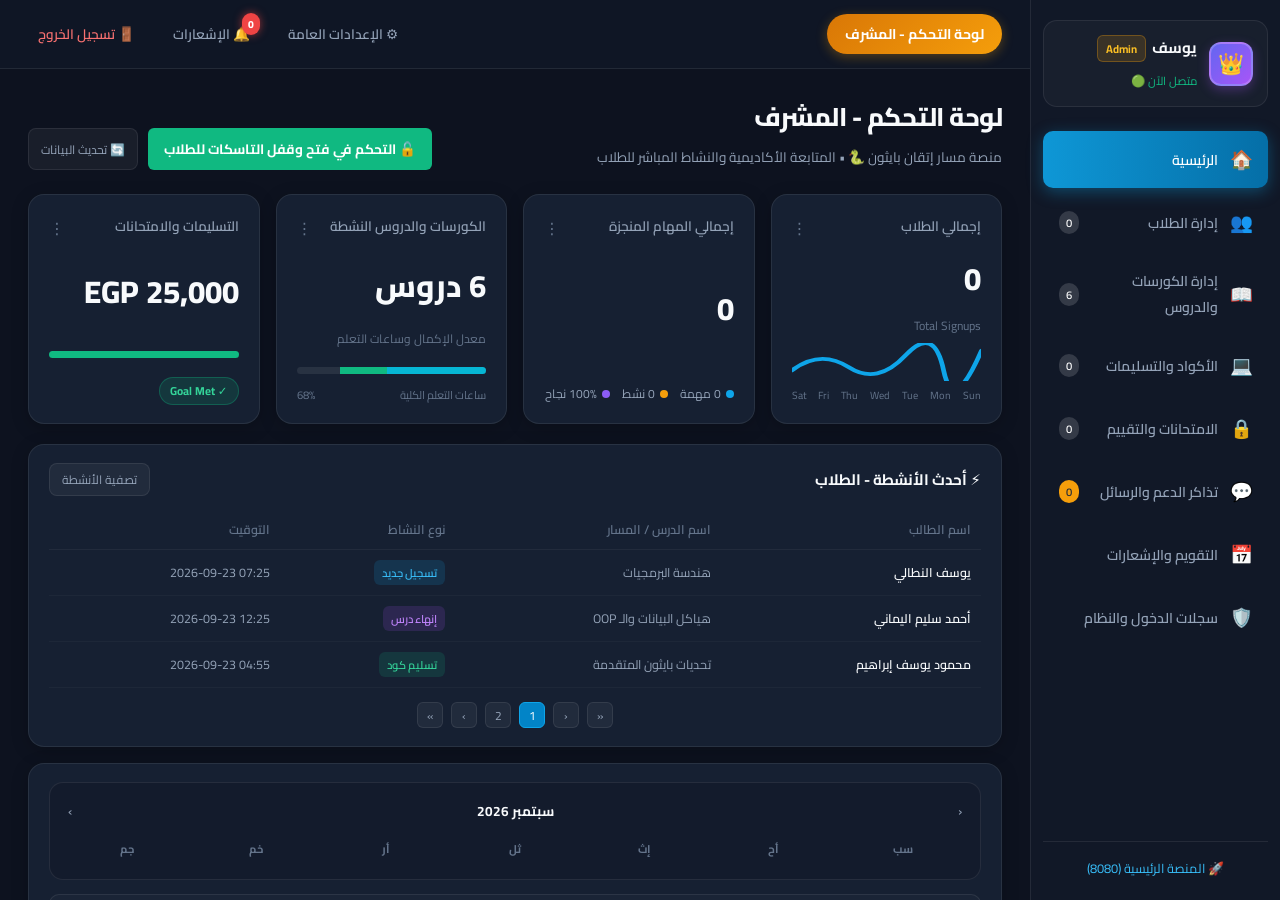
==== commit 5ba6339e: "feat: Add model-free smart evaluation, AST input sandbox, admin tower, and elsafty documentation" ====
--- a/templates/admin.html
+++ b/templates/admin.html
@@ -1,360 +1,2379 @@
 <!DOCTYPE html>
-<html lang="ar" dir="rtl">
+<html lang="ar" dir="rtl" data-theme="dark">
 <head>
     <meta charset="UTF-8">
     <meta name="viewport" content="width=device-width, initial-scale=1.0">
-    <title>لوحة تحكم الإدارة | Python Mastery Admin</title>
-    <link rel="stylesheet" href="/static/css/style.css">
+    <title>لوحة التحكم - المشرف | مسار بايثون 👑</title>
+    <link rel="preconnect" href="https://fonts.googleapis.com">
+    <link rel="preconnect" href="https://fonts.gstatic.com" crossorigin>
+    <link href="https://fonts.googleapis.com/css2?family=Cairo:wght@400;500;600;700;800;900&family=Fira+Code:wght@400;500;600&display=swap" rel="stylesheet">
     <style>
-        .admin-grid {
-            display: grid;
-            grid-template-columns: repeat(auto-fit, minmax(240px, 1fr));
-            gap: 16px;
-            margin-bottom: 24px;
-        }
-        .stat-card {
-            background: rgba(17, 24, 39, 0.85);
-            border: 1px solid var(--border-color);
-            border-radius: 16px;
-            padding: 20px;
+        :root {
+            --bg-body: #0d121f;
+            --bg-sidebar: #111827;
+            --bg-card: #162032;
+            --bg-card-hover: #1c2940;
+            --border-color: rgba(255, 255, 255, 0.08);
+            --border-glow: rgba(14, 165, 233, 0.3);
+            --accent-cyan: #0ea5e9;
+            --accent-teal: #14b8a6;
+            --accent-gold: #f59e0b;
+            --accent-gold-dark: #d97706;
+            --accent-purple: #8b5cf6;
+            --accent-green: #10b981;
+            --accent-red: #ef4444;
+            --text-main: #f8fafc;
+            --text-muted: #94a3b8;
+            --text-dim: #64748b;
+        }
+
+        * {
+            box-sizing: border-box;
+            margin: 0;
+            padding: 0;
+            font-family: 'Cairo', system-ui, -apple-system, sans-serif;
+        }
+
+        body {
+            background-color: var(--bg-body);
+            color: var(--text-main);
+            min-height: 100vh;
+            display: flex;
+            overflow-x: hidden;
+        }
+
+        ::-webkit-scrollbar { width: 6px; height: 6px; }
+        ::-webkit-scrollbar-track { background: rgba(0, 0, 0, 0.2); }
+        ::-webkit-scrollbar-thumb { background: #27354d; border-radius: 4px; }
+        ::-webkit-scrollbar-thumb:hover { background: #3b82f6; }
+
+        /* Sidebar */
+        .sidebar {
+            width: 250px;
+            background: var(--bg-sidebar);
+            border-left: 1px solid var(--border-color);
+            display: flex;
+            flex-direction: column;
+            flex-shrink: 0;
+            min-height: 100vh;
+            padding: 20px 12px;
+            position: sticky;
+            top: 0;
+            z-index: 100;
+        }
+
+        .admin-profile-box {
             display: flex;
             align-items: center;
-            gap: 16px;
-        }
-        .stat-icon {
-            font-size: 2rem;
-            background: rgba(59, 130, 246, 0.15);
-            border: 1px solid rgba(59, 130, 246, 0.3);
+            gap: 12px;
+            padding: 12px 14px;
+            background: rgba(255, 255, 255, 0.03);
+            border: 1px solid var(--border-color);
+            border-radius: 14px;
+            margin-bottom: 24px;
+        }
+
+        .avatar-circle {
+            width: 44px;
+            height: 44px;
             border-radius: 12px;
-            width: 54px;
-            height: 54px;
+            background: linear-gradient(135deg, #6366f1, #a855f7);
             display: flex;
             align-items: center;
             justify-content: center;
-        }
-        .stat-value {
-            font-size: 1.8rem;
+            font-size: 1.3rem;
+            color: white;
+            box-shadow: 0 4px 12px rgba(168, 85, 247, 0.3);
+            border: 2px solid rgba(255, 255, 255, 0.2);
+        }
+
+        .profile-info h3 {
+            font-size: 0.95rem;
+            font-weight: 700;
+            color: var(--text-main);
+            margin-bottom: 2px;
+        }
+
+        .badge-admin {
+            display: inline-block;
+            background: rgba(245, 158, 11, 0.15);
+            color: #fbbf24;
+            border: 1px solid rgba(245, 158, 11, 0.3);
+            padding: 2px 8px;
+            font-size: 0.7rem;
+            font-weight: 700;
+            border-radius: 6px;
+        }
+
+        .nav-links {
+            display: flex;
+            flex-direction: column;
+            gap: 6px;
+            list-style: none;
+            flex-grow: 1;
+        }
+
+        .nav-item {
+            display: flex;
+            align-items: center;
+            gap: 12px;
+            padding: 11px 16px;
+            border-radius: 10px;
+            color: var(--text-muted);
+            text-decoration: none;
+            font-size: 0.88rem;
+            font-weight: 600;
+            cursor: pointer;
+            transition: all 0.2s ease;
+        }
+
+        .nav-item:hover {
+            color: var(--text-main);
+            background: rgba(255, 255, 255, 0.04);
+        }
+
+        .nav-item.active {
+            color: #ffffff;
+            background: linear-gradient(90deg, rgba(14, 165, 233, 0.9), rgba(2, 132, 199, 0.8));
+            box-shadow: 0 4px 16px rgba(14, 165, 233, 0.35);
+        }
+
+        .nav-item .icon {
+            font-size: 1.15rem;
+            display: flex;
+            align-items: center;
+            justify-content: center;
+            width: 22px;
+        }
+
+        .nav-item .badge-count {
+            margin-right: auto;
+            background: rgba(255, 255, 255, 0.15);
+            padding: 1px 7px;
+            border-radius: 20px;
+            font-size: 0.7rem;
+            color: white;
+        }
+
+        /* Main Content */
+        .main-wrapper {
+            flex-grow: 1;
+            display: flex;
+            flex-direction: column;
+            min-width: 0;
+            overflow-y: auto;
+            height: 100vh;
+        }
+
+        .top-navbar {
+            display: flex;
+            align-items: center;
+            justify-content: space-between;
+            padding: 14px 28px;
+            background: rgba(17, 24, 39, 0.8);
+            backdrop-filter: blur(12px);
+            border-bottom: 1px solid var(--border-color);
+            position: sticky;
+            top: 0;
+            z-index: 90;
+        }
+
+        .gold-pill-title {
+            background: linear-gradient(135deg, #d97706, #f59e0b);
+            color: #ffffff;
+            padding: 7px 18px;
+            font-size: 0.88rem;
+            font-weight: 700;
+            border-radius: 20px;
+            box-shadow: 0 3px 12px rgba(245, 158, 11, 0.3);
+            display: flex;
+            align-items: center;
+            gap: 8px;
+        }
+
+        .top-navbar-left {
+            display: flex;
+            align-items: center;
+            gap: 18px;
+        }
+
+        .top-btn {
+            background: transparent;
+            border: none;
+            color: var(--text-muted);
+            font-size: 0.85rem;
+            font-weight: 600;
+            display: flex;
+            align-items: center;
+            gap: 6px;
+            cursor: pointer;
+            padding: 6px 10px;
+            border-radius: 8px;
+            position: relative;
+        }
+
+        .top-btn:hover {
+            color: var(--text-main);
+            background: rgba(255, 255, 255, 0.05);
+        }
+
+        .notif-badge-pill {
+            background: #ef4444;
+            color: white;
+            font-size: 0.65rem;
             font-weight: 800;
-            color: #fff;
-        }
-        .stat-label {
+            border-radius: 10px;
+            padding: 1px 6px;
+            position: absolute;
+            top: -2px;
+            right: 0px;
+            box-shadow: 0 0 8px rgba(239, 68, 68, 0.6);
+        }
+
+        .page-content {
+            padding: 24px 28px;
+            display: flex;
+            flex-direction: column;
+            gap: 24px;
+        }
+
+        .page-header-title {
+            display: flex;
+            justify-content: space-between;
+            align-items: flex-end;
+            margin-bottom: 4px;
+        }
+
+        .page-header-title h1 {
+            font-size: 1.6rem;
+            font-weight: 800;
+            color: var(--text-main);
+            letter-spacing: -0.5px;
+        }
+
+        .page-header-title p {
+            color: var(--text-muted);
             font-size: 0.85rem;
+            margin-top: 3px;
+        }
+
+        /* 4 KPI Cards */
+        .kpi-grid {
+            display: grid;
+            grid-template-columns: repeat(4, 1fr);
+            gap: 16px;
+        }
+
+        @media (max-width: 1200px) { .kpi-grid { grid-template-columns: repeat(2, 1fr); } }
+        @media (max-width: 650px) { .kpi-grid { grid-template-columns: 1fr; } }
+
+        .kpi-card {
+            background: var(--bg-card);
+            border: 1px solid var(--border-color);
+            border-radius: 16px;
+            padding: 18px 20px;
+            display: flex;
+            flex-direction: column;
+            justify-content: space-between;
+            min-height: 140px;
+            box-shadow: 0 4px 18px rgba(0, 0, 0, 0.2);
+            transition: transform 0.2s, border-color 0.2s;
+        }
+
+        .kpi-card:hover {
+            border-color: rgba(255, 255, 255, 0.15);
+            transform: translateY(-2px);
+        }
+
+        .kpi-header {
+            display: flex;
+            justify-content: space-between;
+            align-items: flex-start;
+        }
+
+        .kpi-title { font-size: 0.85rem; font-weight: 600; color: var(--text-muted); }
+        .dots-menu { color: var(--text-dim); cursor: pointer; }
+
+        .kpi-number {
+            font-size: 1.95rem;
+            font-weight: 800;
+            color: var(--text-main);
+            margin: 6px 0;
+            display: flex;
+            align-items: baseline;
+            gap: 6px;
+        }
+
+        .kpi-subtext { font-size: 0.75rem; color: var(--text-dim); }
+
+        .kpi-sparkline { width: 100%; height: 38px; margin-top: 6px; }
+
+        .sparkline-days {
+            display: flex;
+            justify-content: space-between;
+            font-size: 0.65rem;
+            color: var(--text-dim);
+            margin-top: 4px;
+        }
+
+        .breakdown-dots {
+            display: flex;
+            gap: 12px;
+            margin-top: 8px;
+            font-size: 0.75rem;
             color: var(--text-muted);
         }
-        .table-responsive {
+
+        .b-dot { display: flex; align-items: center; gap: 5px; }
+        .dot-indicator { width: 8px; height: 8px; border-radius: 50%; }
+
+        .progress-bar-dual {
             width: 100%;
-            overflow-x: auto;
-            border-radius: 12px;
+            height: 7px;
+            background: rgba(255, 255, 255, 0.08);
+            border-radius: 10px;
+            overflow: hidden;
+            display: flex;
+            margin-top: 10px;
+        }
+
+        .progress-segment-1 { width: 52%; background: #06b6d4; }
+        .progress-segment-2 { width: 25%; background: #10b981; }
+
+        .goal-badge {
+            background: rgba(16, 185, 129, 0.15);
+            color: #34d399;
+            padding: 2px 10px;
+            border-radius: 20px;
+            font-size: 0.72rem;
+            font-weight: 700;
+            display: inline-flex;
+            align-items: center;
+            gap: 4px;
+            margin-top: 6px;
+            border: 1px solid rgba(16, 185, 129, 0.3);
+        }
+
+        /* Middle Grid Layout */
+        .middle-grid {
+            display: grid;
+            grid-template-columns: 1.3fr 0.8fr 1.3fr;
+            gap: 16px;
+        }
+
+        @media (max-width: 1300px) { .middle-grid { grid-template-columns: 1fr; } }
+
+        .dashboard-box {
+            background: var(--bg-card);
             border: 1px solid var(--border-color);
-        }
-        table {
+            border-radius: 16px;
+            padding: 18px 20px;
+            box-shadow: 0 4px 18px rgba(0, 0, 0, 0.2);
+            display: flex;
+            flex-direction: column;
+        }
+
+        .box-header {
+            display: flex;
+            justify-content: space-between;
+            align-items: center;
+            margin-bottom: 14px;
+        }
+
+        .box-title {
+            font-size: 0.95rem;
+            font-weight: 700;
+            color: var(--text-main);
+            display: flex;
+            align-items: center;
+            gap: 8px;
+        }
+
+        .btn-filter {
+            background: rgba(255, 255, 255, 0.05);
+            border: 1px solid var(--border-color);
+            color: var(--text-muted);
+            padding: 4px 12px;
+            border-radius: 8px;
+            font-size: 0.75rem;
+            cursor: pointer;
+            transition: all 0.2s;
+        }
+        .btn-filter:hover { background: rgba(255, 255, 255, 0.1); color: white; }
+
+        .activity-table-wrap { overflow-x: auto; flex-grow: 1; }
+        .activity-table { width: 100%; border-collapse: collapse; font-size: 0.78rem; text-align: right; }
+        .activity-table th { color: var(--text-dim); font-weight: 600; padding: 8px 10px; border-bottom: 1px solid rgba(255,255,255,0.05); }
+        .activity-table td { padding: 10px 10px; border-bottom: 1px solid rgba(255,255,255,0.03); color: var(--text-muted); }
+        .activity-table tr:hover td { background: rgba(255,255,255,0.02); color: var(--text-main); }
+
+        .pill-activity { display: inline-block; padding: 2px 8px; border-radius: 6px; font-size: 0.7rem; font-weight: 600; }
+        .pill-reg { background: rgba(14, 165, 233, 0.15); color: #38bdf8; }
+        .pill-task { background: rgba(16, 185, 129, 0.15); color: #34d399; }
+        .pill-lesson { background: rgba(168, 85, 247, 0.15); color: #c084fc; }
+        .pill-exam { background: rgba(245, 158, 11, 0.15); color: #fbbf24; }
+
+        .pagination-row { display: flex; align-items: center; justify-content: center; gap: 8px; margin-top: 14px; font-size: 0.8rem; }
+        .page-btn { background: rgba(255, 255, 255, 0.05); border: 1px solid var(--border-color); color: var(--text-muted); width: 26px; height: 26px; border-radius: 6px; display: flex; align-items: center; justify-content: center; cursor: pointer; font-size: 0.75rem; }
+        .page-btn.active { background: #0284c7; color: white; border-color: #0ea5e9; }
+
+        /* Calendar */
+        .calendar-widget { background: #131b2c; border-radius: 14px; padding: 12px; border: 1px solid var(--border-color); }
+        .calendar-header { display: flex; justify-content: space-between; align-items: center; margin-bottom: 12px; }
+        .calendar-title { font-size: 0.85rem; font-weight: 700; color: var(--text-main); }
+        .cal-nav-btn { background: transparent; border: none; color: var(--text-muted); cursor: pointer; font-size: 0.9rem; padding: 2px 6px; }
+        .cal-nav-btn:hover { background: rgba(255,255,255,0.1); color: white; }
+        .cal-days-row { display: grid; grid-template-columns: repeat(7, 1fr); text-align: center; font-size: 0.7rem; color: var(--text-dim); font-weight: 700; margin-bottom: 8px; }
+        .cal-grid { display: grid; grid-template-columns: repeat(7, 1fr); gap: 4px; text-align: center; }
+        .cal-cell { padding: 6px 0; font-size: 0.75rem; border-radius: 8px; color: var(--text-muted); cursor: pointer; position: relative; }
+        .cal-cell:hover { background: rgba(255, 255, 255, 0.08); color: white; }
+        .cal-cell.today { background: #0ea5e9; color: white; font-weight: 800; box-shadow: 0 0 10px rgba(14, 165, 233, 0.5); }
+        .cal-cell.has-event::after { content: ''; position: absolute; bottom: 2px; left: 50%; transform: translateX(-50%); width: 4px; height: 4px; border-radius: 50%; background: #f59e0b; }
+        .cal-cell.other-month { color: var(--text-dim); opacity: 0.4; }
+
+        /* Wave Chart */
+        .chart-box { position: relative; flex-grow: 1; display: flex; flex-direction: column; justify-content: flex-end; min-height: 190px; }
+        .chart-svg { width: 100%; height: 150px; }
+        .chart-x-labels { display: flex; justify-content: space-between; font-size: 0.7rem; color: var(--text-dim); margin-top: 6px; }
+
+        /* Bottom Row */
+        .bottom-grid { display: grid; grid-template-columns: 1fr 1fr 1fr; gap: 16px; }
+        @media (max-width: 1100px) { .bottom-grid { grid-template-columns: 1fr; } }
+
+        .ticket-box { display: flex; align-items: center; gap: 14px; padding: 12px 14px; background: rgba(255, 255, 255, 0.02); border-radius: 12px; border: 1px solid var(--border-color); margin-top: 8px; }
+        .ticket-number-badge { background: #1e293b; color: #f59e0b; font-size: 1.3rem; font-weight: 800; padding: 8px 14px; border-radius: 10px; border: 1px solid rgba(245, 158, 11, 0.3); }
+
+        .course-item { display: flex; align-items: center; justify-content: space-between; padding: 10px 14px; background: rgba(255, 255, 255, 0.02); border-radius: 12px; border: 1px solid var(--border-color); margin-bottom: 8px; }
+        .course-item:hover { background: rgba(255, 255, 255, 0.05); }
+        .course-info { display: flex; align-items: center; gap: 10px; }
+        .course-icon { width: 32px; height: 32px; border-radius: 8px; display: flex; align-items: center; justify-content: center; }
+        .course-badge { background: rgba(255, 255, 255, 0.08); color: var(--text-muted); font-size: 0.72rem; padding: 2px 8px; border-radius: 6px; }
+
+        /* Sub Tabs */
+        .admin-tab-pane { display: none; flex-direction: column; gap: 20px; animation: fadeIn 0.25s ease; }
+        .admin-tab-pane.active-pane { display: flex; }
+        @keyframes fadeIn { from { opacity: 0; transform: translateY(6px); } to { opacity: 1; transform: translateY(0); } }
+
+        .data-card { background: var(--bg-card); border: 1px solid var(--border-color); border-radius: 16px; padding: 20px; box-shadow: 0 4px 18px rgba(0, 0, 0, 0.2); }
+        .data-table { width: 100%; border-collapse: collapse; font-size: 0.82rem; text-align: right; margin-top: 12px; }
+        .data-table th { color: var(--text-dim); padding: 10px 12px; border-bottom: 1px solid var(--border-color); font-weight: 700; }
+        .data-table td { padding: 12px 12px; border-bottom: 1px solid rgba(255, 255, 255, 0.04); color: var(--text-muted); }
+        .data-table tr:hover td { background: rgba(255, 255, 255, 0.03); color: var(--text-main); }
+
+        .btn-action-sm { padding: 5px 12px; border-radius: 6px; font-size: 0.74rem; font-weight: 700; border: none; cursor: pointer; }
+        .btn-action-sm:hover { opacity: 0.85; }
+        .btn-danger { background: #ef4444; color: white; }
+        .btn-success { background: #10b981; color: white; }
+        .btn-warn { background: #f59e0b; color: #1e293b; }
+        .btn-info { background: #0ea5e9; color: white; }
+
+        .form-input {
             width: 100%;
-            border-collapse: collapse;
-            text-align: right;
-            font-size: 0.9rem;
-        }
-        th, td {
-            padding: 14px 16px;
-            border-bottom: 1px solid var(--border-subtle);
-        }
-        th {
-            background-color: rgba(3, 7, 18, 0.7);
-            color: #9ca3af;
-            font-weight: 700;
-        }
-        tr:hover {
-            background-color: rgba(31, 41, 55, 0.4);
-        }
-        .badge-admin {
-            background: rgba(245, 158, 11, 0.2);
-            color: #fbbf24;
-            border: 1px solid rgba(245, 158, 11, 0.4);
-            padding: 2px 8px;
-            border-radius: 6px;
-            font-size: 0.75rem;
-            font-weight: 700;
-        }
-        .badge-student {
-            background: rgba(59, 130, 246, 0.15);
-            color: #60a5fa;
-            border: 1px solid rgba(59, 130, 246, 0.3);
-            padding: 2px 8px;
-            border-radius: 6px;
-            font-size: 0.75rem;
-        }
-        #admin-auth-overlay {
-            align-items: center !important;
-            justify-content: center !important;
-            padding: 16px;
-        }
-        #admin-auth-overlay .modal-content {
-            border-radius: 16px !important;
-            border-bottom: 1px solid var(--border-color) !important;
-            max-width: 420px !important;
-            width: 100% !important;
-        }
+            background: #0f172a;
+            border: 1px solid var(--border-color);
+            border-radius: 8px;
+            padding: 9px 14px;
+            color: white;
+            font-size: 0.85rem;
+            margin-bottom: 12px;
+            outline: none;
+        }
+        .form-input:focus { border-color: #0ea5e9; }
+
+        .smart-tip-box {
+            background: rgba(14, 165, 233, 0.1);
+            border: 1px solid rgba(14, 165, 233, 0.3);
+            border-radius: 10px;
+            padding: 12px 16px;
+            margin-bottom: 14px;
+            font-size: 0.8rem;
+            color: #7dd3fc;
+            line-height: 1.6;
+        }
+
+        .modal-overlay {
+            position: fixed;
+            top: 0; left: 0; right: 0; bottom: 0;
+            background: rgba(0, 0, 0, 0.75);
+            backdrop-filter: blur(8px);
+            display: none;
+            align-items: center;
+            justify-content: center;
+            z-index: 999;
+            padding: 20px;
+        }
+
+        .modal-card {
+            background: #111827;
+            border: 1px solid var(--border-color);
+            border-radius: 16px;
+            max-width: 750px;
+            width: 100%;
+            max-height: 88vh;
+            display: flex;
+            flex-direction: column;
+            box-shadow: 0 10px 40px rgba(0,0,0,0.5);
+            overflow: hidden;
+        }
+
+        .modal-header { padding: 16px 20px; border-bottom: 1px solid var(--border-color); display: flex; justify-content: space-between; align-items: center; }
+        .modal-body { padding: 20px; overflow-y: auto; flex-grow: 1; }
+        .code-box { background: #090d16; border: 1px solid rgba(255, 255, 255, 0.1); border-radius: 8px; padding: 14px; font-family: 'Fira Code', monospace; font-size: 0.85rem; color: #38bdf8; white-space: pre-wrap; direction: ltr; text-align: left; margin-top: 10px; }
     </style>
 </head>
 <body>
 
-    <!-- Header -->
-    <header>
-        <div class="header-inner">
-            <div class="logo-group">
-                <div class="logo-badge">👑</div>
-                <div class="title-group">
-                    <h1>لوحة تحكم المشرف (Admin Dashboard)</h1>
-                    <p>مراقبة الطلاب • تتبع سجلات الدخول • نسب الإنجاز للمنصة</p>
+    <!-- SIDEBAR -->
+    <aside class="sidebar">
+        <div class="admin-profile-box">
+            <div class="avatar-circle">
+                <span>👑</span>
+            </div>
+            <div class="profile-info">
+                <div style="display: flex; align-items: center; gap: 6px;">
+                    <h3>يوسف</h3>
+                    <span class="badge-admin">Admin</span>
+                </div>
+                <span style="font-size: 0.72rem; color: #10b981;">متصل الآن 🟢</span>
+            </div>
+        </div>
+
+        <ul class="nav-links">
+            <li>
+                <a class="nav-item active" onclick="switchNav('overview', this)">
+                    <span class="icon">🏠</span>
+                    <span>الرئيسية</span>
+                </a>
+            </li>
+            <li>
+                <a class="nav-item" onclick="switchNav('students', this)">
+                    <span class="icon">👥</span>
+                    <span>إدارة الطلاب</span>
+                    <span class="badge-count" id="sb-badge-students">0</span>
+                </a>
+            </li>
+            <li>
+                <a class="nav-item" onclick="switchNav('courses', this)">
+                    <span class="icon">📖</span>
+                    <span>إدارة الكورسات والدروس</span>
+                    <span class="badge-count" id="sb-badge-lessons">6</span>
+                </a>
+            </li>
+            <li>
+                <a class="nav-item" onclick="switchNav('submissions', this)">
+                    <span class="icon">💻</span>
+                    <span>الأكواد والتسليمات</span>
+                    <span class="badge-count" id="sb-badge-codes">0</span>
+                </a>
+            </li>
+            <li>
+                <a class="nav-item" onclick="switchNav('exams', this)">
+                    <span class="icon">🔒</span>
+                    <span>الامتحانات والتقييم</span>
+                    <span class="badge-count" id="sb-badge-exams">0</span>
+                </a>
+            </li>
+            <li>
+                <a class="nav-item" onclick="switchNav('inquiries', this)">
+                    <span class="icon">💬</span>
+                    <span>تذاكر الدعم والرسائل</span>
+                    <span class="badge-count" id="sb-badge-inquiries" style="background:#f59e0b; color:#1e293b;">0</span>
+                </a>
+            </li>
+            <li>
+                <a class="nav-item" onclick="switchNav('calendar-notifs', this)">
+                    <span class="icon">📅</span>
+                    <span>التقويم والإشعارات</span>
+                </a>
+            </li>
+            <li>
+                <a class="nav-item" onclick="switchNav('logs', this)">
+                    <span class="icon">🛡️</span>
+                    <span>سجلات الدخول والنظام</span>
+                </a>
+            </li>
+        </ul>
+
+        <div style="margin-top: auto; padding-top: 14px; border-top: 1px solid var(--border-color); text-align: center;">
+            <a href="http://localhost:8080" target="_blank" style="color: #38bdf8; font-size: 0.8rem; text-decoration: none; display: flex; align-items: center; justify-content: center; gap: 6px;">
+                <span>🚀 المنصة الرئيسية (8080)</span>
+            </a>
+        </div>
+    </aside>
+
+    <!-- MAIN PAGE CONTENT WRAPPER -->
+    <div class="main-wrapper">
+
+        <!-- TOP NAVBAR -->
+        <header class="top-navbar">
+            <div class="top-navbar-right">
+                <div class="gold-pill-title">
+                    <span>لوحة التحكم - المشرف</span>
                 </div>
             </div>
-            <div class="header-actions">
-                <a href="/" class="btn-secondary" style="text-decoration: none;">
-                    💻 العودة للمنصة
-                </a>
-                <button onclick="logoutAdmin()" class="btn-secondary btn-danger">
-                    تسجيل الخروج
+
+            <div class="top-navbar-left">
+                <button class="top-btn" onclick="switchNav('calendar-notifs')">
+                    <span>⚙️ الإعدادات العامة</span>
+                </button>
+
+                <button class="top-btn" onclick="openNotifModal()">
+                    <span>🔔 الإشعارات</span>
+                    <span class="notif-badge-pill" id="top-notif-count">0</span>
+                </button>
+
+                <button class="top-btn" onclick="logoutAdmin()" style="color: #f87171;">
+                    <span>🚪 تسجيل الخروج</span>
                 </button>
             </div>
+        </header>
+
+        <div class="page-content">
+
+            <!-- TAB 1: MAIN OVERVIEW -->
+            <section id="pane-overview" class="admin-tab-pane active-pane">
+                
+                <div class="page-header-title">
+                    <div>
+                        <h1>لوحة التحكم - المشرف</h1>
+                        <p>منصة مسار إتقان بايثون 🐍 • المتابعة الأكاديمية والنشاط المباشر للطلاب</p>
+                    </div>
+                    <div style="display: flex; gap: 10px; flex-wrap: wrap;">
+                        <button class="btn-action-sm btn-success" onclick="switchNav('courses', document.querySelectorAll('.nav-item')[2])" style="display: flex; align-items: center; gap: 6px; padding: 8px 16px; font-size: 0.85rem;">
+                            <span>🔓 التحكم في فتح وقفل التاسكات للطلاب</span>
+                        </button>
+                        <button class="btn-filter" onclick="fetchAdminStats()" style="display: flex; align-items: center; gap: 6px;">
+                            <span>🔄 تحديث البيانات</span>
+                        </button>
+                    </div>
+                </div>
+
+                <!-- 4 KPI Cards Row -->
+                <div class="kpi-grid">
+                    <div class="kpi-card">
+                        <div class="kpi-header">
+                            <span class="kpi-title">إجمالي الطلاب</span>
+                            <span class="dots-menu">⋮</span>
+                        </div>
+                        <div class="kpi-number" id="kpi-total-students">0</div>
+                        <span class="kpi-subtext">Total Signups</span>
+                        <svg class="kpi-sparkline" viewBox="0 0 100 25" preserveAspectRatio="none">
+                            <path d="M0,18 Q15,4 30,16 T60,8 T80,18 T100,5" fill="none" stroke="#0ea5e9" stroke-width="2.5" stroke-linecap="round"/>
+                        </svg>
+                        <div class="sparkline-days">
+                            <span>Sun</span><span>Mon</span><span>Tue</span><span>Wed</span><span>Thu</span><span>Fri</span><span>Sat</span>
+                        </div>
+                    </div>
+
+                    <div class="kpi-card">
+                        <div class="kpi-header">
+                            <span class="kpi-title">إجمالي المهام المنجزة</span>
+                            <span class="dots-menu">⋮</span>
+                        </div>
+                        <div class="kpi-number" id="kpi-solved-tasks">0</div>
+                        <div class="breakdown-dots">
+                            <div class="b-dot"><span class="dot-indicator" style="background:#0ea5e9;"></span><span id="dot-tasks">0 مهمة</span></div>
+                            <div class="b-dot"><span class="dot-indicator" style="background:#f59e0b;"></span><span id="dot-active">0 نشط</span></div>
+                            <div class="b-dot"><span class="dot-indicator" style="background:#8b5cf6;"></span><span id="dot-passed">100% نجاح</span></div>
+                        </div>
+                    </div>
+
+                    <div class="kpi-card">
+                        <div class="kpi-header">
+                            <span class="kpi-title">الكورسات والدروس النشطة</span>
+                            <span class="dots-menu">⋮</span>
+                        </div>
+                        <div class="kpi-number" id="kpi-active-courses">6 دروس</div>
+                        <span class="kpi-subtext">معدل الإكمال وساعات التعلم</span>
+                        <div class="progress-bar-dual">
+                            <div class="progress-segment-1" id="kpi-progress-bar"></div>
+                            <div class="progress-segment-2"></div>
+                        </div>
+                        <div style="display: flex; justify-content: space-between; font-size: 0.7rem; color: var(--text-dim); margin-top: 4px;">
+                            <span>ساعات التعلم الكلية</span>
+                            <span id="kpi-progress-pct">68%</span>
+                        </div>
+                    </div>
+
+                    <div class="kpi-card">
+                        <div class="kpi-header">
+                            <span class="kpi-title">التسليمات والامتحانات</span>
+                            <span class="dots-menu">⋮</span>
+                        </div>
+                        <div class="kpi-number" id="kpi-revenue">25,000 EGP</div>
+                        <div class="progress-bar-dual">
+                            <div style="width: 100%; background: #10b981;"></div>
+                        </div>
+                        <div>
+                            <span class="goal-badge">✓ Goal Met</span>
+                        </div>
+                    </div>
+                </div>
+
+                <!-- Middle Section: Recent Activity Table + Mini Calendar + Wave Area Chart -->
+                <div class="middle-grid">
+                    
+                    <div class="dashboard-box">
+                        <div class="box-header">
+                            <span class="box-title">⚡ أحدث الأنشطة - الطلاب</span>
+                            <button class="btn-filter" onclick="filterActivityTable()">تصفية الأنشطة</button>
+                        </div>
+                        <div class="activity-table-wrap">
+                            <table class="activity-table">
+                                <thead>
+                                    <tr>
+                                        <th>اسم الطالب</th>
+                                        <th>اسم الدرس / المسار</th>
+                                        <th>نوع النشاط</th>
+                                        <th>التوقيت</th>
+                                    </tr>
+                                </thead>
+                                <tbody id="activity-table-tbody">
+                                    <tr>
+                                        <td style="color:#f8fafc; font-weight:600;">يوسف النطالي</td>
+                                        <td>هندسة البرمجيات</td>
+                                        <td><span class="pill-activity pill-reg">تسجيل جديد</span></td>
+                                        <td style="direction:ltr; text-align:right;">2026-09-23 07:25</td>
+                                    </tr>
+                                    <tr>
+                                        <td style="color:#f8fafc; font-weight:600;">أحمد سليم اليماني</td>
+                                        <td>هياكل البيانات والـ OOP</td>
+                                        <td><span class="pill-activity pill-lesson">إنهاء درس</span></td>
+                                        <td style="direction:ltr; text-align:right;">2026-09-23 12:25</td>
+                                    </tr>
+                                    <tr>
+                                        <td style="color:#f8fafc; font-weight:600;">محمود يوسف إبراهيم</td>
+                                        <td>تحديات بايثون المتقدمة</td>
+                                        <td><span class="pill-activity pill-task">تسليم كود</span></td>
+                                        <td style="direction:ltr; text-align:right;">2026-09-23 04:55</td>
+                                    </tr>
+                                </tbody>
+                            </table>
+                        </div>
+                        <div class="pagination-row">
+                            <span class="page-btn">«</span>
+                            <span class="page-btn">‹</span>
+                            <span class="page-btn active">1</span>
+                            <span class="page-btn">2</span>
+                            <span class="page-btn">›</span>
+                            <span class="page-btn">»</span>
+                        </div>
+                    </div>
+
+                    <div class="dashboard-box" style="justify-content: flex-start;">
+                        <div class="calendar-widget">
+                            <div class="calendar-header">
+                                <button class="cal-nav-btn" onclick="prevMonth()">‹</button>
+                                <span class="calendar-title" id="cal-month-title">سبتمبر 2026</span>
+                                <button class="cal-nav-btn" onclick="nextMonth()">›</button>
+                            </div>
+                            <div class="cal-days-row">
+                                <span>سب</span><span>أح</span><span>إث</span><span>ثل</span><span>أر</span><span>خم</span><span>جم</span>
+                            </div>
+                            <div class="cal-grid" id="cal-grid-cells"></div>
+                        </div>
+
+                        <div style="margin-top: 14px; background: rgba(255,255,255,0.02); border-radius: 10px; padding: 10px; border: 1px solid var(--border-color);">
+                            <div style="font-size: 0.75rem; font-weight: 700; color: #f59e0b; margin-bottom: 6px;">📌 المواعيد القادمة في التقويم:</div>
+                            <div id="mini-cal-upcoming" style="font-size: 0.72rem; color: var(--text-muted); display:flex; flex-direction:column; gap:4px;">
+                                <div>• امتحان نصف الترم لمسار بايثون (قريباً)</div>
+                            </div>
+                        </div>
+                    </div>
+
+                    <div class="dashboard-box">
+                        <div class="box-header">
+                            <span class="box-title">📊 توزيع المشتركين والنشاط</span>
+                            <span style="font-size: 0.72rem; color: #10b981;">● نشط ومحدث</span>
+                        </div>
+
+                        <div class="chart-box">
+                            <svg class="chart-svg" viewBox="0 0 400 160" preserveAspectRatio="none">
+                                <defs>
+                                    <linearGradient id="gradGreen" x1="0" y1="0" x2="0" y2="1">
+                                        <stop offset="0%" stop-color="#10b981" stop-opacity="0.6"/>
+                                        <stop offset="100%" stop-color="#10b981" stop-opacity="0.0"/>
+                                    </linearGradient>
+                                    <linearGradient id="gradCyan" x1="0" y1="0" x2="0" y2="1">
+                                        <stop offset="0%" stop-color="#06b6d4" stop-opacity="0.5"/>
+                                        <stop offset="100%" stop-color="#06b6d4" stop-opacity="0.0"/>
+                                    </linearGradient>
+                                    <linearGradient id="gradPurple" x1="0" y1="0" x2="0" y2="1">
+                                        <stop offset="0%" stop-color="#8b5cf6" stop-opacity="0.6"/>
+                                        <stop offset="100%" stop-color="#8b5cf6" stop-opacity="0.0"/>
+                                    </linearGradient>
+                                </defs>
+                                <path d="M0,160 L0,120 Q100,140 200,100 T400,110 L400,160 Z" fill="url(#gradPurple)"/>
+                                <path d="M0,120 Q100,140 200,100 T400,110" fill="none" stroke="#8b5cf6" stroke-width="2.5"/>
+                                <path d="M0,160 L0,90 Q90,130 180,60 T400,70 L400,160 Z" fill="url(#gradCyan)"/>
+                                <path d="M0,90 Q90,130 180,60 T400,70" fill="none" stroke="#06b6d4" stroke-width="2.5"/>
+                                <path d="M0,160 L0,65 Q110,110 210,35 T400,45 L400,160 Z" fill="url(#gradGreen)"/>
+                                <path d="M0,65 Q110,110 210,35 T400,45" fill="none" stroke="#10b981" stroke-width="3"/>
+                            </svg>
+
+                            <div class="chart-x-labels">
+                                <span>الأساسيات</span>
+                                <span>القوائم</span>
+                                <span>الدوال</span>
+                                <span>OOP</span>
+                                <span>المشاريع</span>
+                            </div>
+                        </div>
+                    </div>
+                </div>
+
+                <!-- Bottom Row -->
+                <div class="bottom-grid">
+                    <div class="dashboard-box">
+                        <div class="box-header">
+                            <span class="box-title">📬 الطلبات والرسائل المعلقة</span>
+                            <button class="btn-filter" onclick="switchNav('inquiries')">عرض الكل</button>
+                        </div>
+                        <div class="ticket-box">
+                            <div class="ticket-number-badge" id="bot-ticket-count">0</div>
+                            <div>
+                                <div style="font-size: 0.9rem; font-weight: 700; color: white;">تذاكر واستفسارات جديدة</div>
+                                <div style="font-size: 0.75rem; color: var(--text-dim);" id="bot-ticket-subtitle">رسائل قادمة من صفحة التواصل</div>
+                            </div>
+                        </div>
+                        <div id="bot-inquiry-preview-list" style="margin-top: 10px; display: flex; flex-direction: column; gap: 8px;"></div>
+                    </div>
+
+                    <div class="dashboard-box">
+                        <div class="box-header">
+                            <span class="box-title">🏆 أعلى الكورسات والمسارات أداءً</span>
+                            <button class="btn-filter" onclick="switchNav('courses')">المقررات</button>
+                        </div>
+                        <div class="course-item">
+                            <div class="course-info">
+                                <div class="course-icon" style="background: rgba(245, 158, 11, 0.15); color: #fbbf24;">📦</div>
+                                <div>
+                                    <div style="font-size: 0.85rem; font-weight: 700; color: white;">Data Structures & Algorithms</div>
+                                    <div style="font-size: 0.72rem; color: var(--text-dim);">قسم الجامعات والأكاديميات</div>
+                                </div>
+                            </div>
+                            <span class="course-badge" style="color: #fbbf24; border: 1px solid rgba(245,158,11,0.3);">3 مهام</span>
+                        </div>
+                        <div class="course-item">
+                            <div class="course-info">
+                                <div class="course-icon" style="background: rgba(16, 185, 129, 0.15); color: #34d399;">🗄️</div>
+                                <div>
+                                    <div style="font-size: 0.85rem; font-weight: 700; color: white;">Databases (MySQL / SQL)</div>
+                                    <div style="font-size: 0.72rem; color: var(--text-dim);">قواعد البيانات المتقدمة</div>
+                                </div>
+                            </div>
+                            <span class="course-badge" style="color: #34d399; border: 1px solid rgba(16,185,129,0.3);">مكتمل</span>
+                        </div>
+                    </div>
+
+                    <div class="dashboard-box">
+                        <div class="box-header">
+                            <span class="box-title">🚀 المسار المنهجي العام</span>
+                            <button class="btn-filter" onclick="switchNav('courses')">عرض الدروس</button>
+                        </div>
+                        <div class="course-item">
+                            <div class="course-info">
+                                <div class="course-icon" style="background: rgba(168, 85, 247, 0.15); color: #c084fc;">🐍</div>
+                                <div>
+                                    <div style="font-size: 0.85rem; font-weight: 700; color: white;">هندسة البرمجيات Python</div>
+                                    <div style="font-size: 0.72rem; color: var(--text-dim);">مسار إتقان بايثون المتكامل</div>
+                                </div>
+                            </div>
+                            <span class="course-badge" style="color: #c084fc; border: 1px solid rgba(168,85,247,0.3);">18 / 20 درس</span>
+                        </div>
+                        <div class="course-item">
+                            <div class="course-info">
+                                <div class="course-icon" style="background: rgba(14, 165, 233, 0.15); color: #38bdf8;">⚡</div>
+                                <div>
+                                    <div style="font-size: 0.85rem; font-weight: 700; color: white;">Object-Oriented Programming (OOP)</div>
+                                    <div style="font-size: 0.72rem; color: var(--text-dim);">البرمجة كائنية التوجه</div>
+                                </div>
+                            </div>
+                            <span class="course-badge" style="color: #38bdf8; border: 1px solid rgba(14,165,233,0.3);">نشط</span>
+                        </div>
+                    </div>
+                </div>
+
+            </section>
+
+            <!-- TAB 2: STUDENTS MANAGEMENT -->
+            <section id="pane-students" class="admin-tab-pane">
+                <div class="data-card">
+                    <div style="display: flex; justify-content: space-between; align-items: center; margin-bottom: 16px; flex-wrap: wrap; gap: 10px;">
+                        <div>
+                            <h2 style="font-size: 1.25rem; font-weight: 700; color: white;">👥 إدارة حسابات الطلاب والتحكم الكامل</h2>
+                            <p style="font-size: 0.78rem; color: var(--text-muted);">مراقبة إنجاز كل طالب، حظر/تفعيل الحسابات، ترقية الرتب وحذف المستخدمين</p>
+                        </div>
+                        <input type="text" id="student-search-input" onkeyup="filterStudents()" placeholder="🔍 ابحث عن طالب بالاسم أو البريد..." class="form-input" style="max-width: 280px; margin-bottom: 0;">
+                    </div>
+                    
+                    <div style="overflow-x: auto;">
+                        <table class="data-table">
+                            <thead>
+                                <tr>
+                                    <th>اسم المستخدم</th>
+                                    <th>البريد الإلكتروني</th>
+                                    <th>الرتبة</th>
+                                    <th>الحالة</th>
+                                    <th>المهام المحلولة</th>
+                                    <th>الدروس المكتملة</th>
+                                    <th>متوسط وقت الحل</th>
+                                    <th>آخر ظهور</th>
+                                    <th style="text-align: center;">إجراءات المشرف</th>
+                                </tr>
+                            </thead>
+                            <tbody id="students-tbody">
+                                <tr><td colspan="9" style="text-align: center; padding: 20px;">جاري تحميل الطلاب...</td></tr>
+                            </tbody>
+                        </table>
+                    </div>
+                </div>
+            </section>
+
+            <!-- TAB 3: COURSES & LESSONS CONTROL + SMART TASK CREATOR -->
+            <section id="pane-courses" class="admin-tab-pane">
+                <div class="data-card">
+                    <div style="display: flex; justify-content: space-between; align-items: center; margin-bottom: 16px; flex-wrap: wrap; gap: 10px;">
+                        <div>
+                            <h2 style="font-size: 1.25rem; font-weight: 700; color: white;">📖 إدارة المقررات، الدروس، والتحكم في فتح وقفل كل تاسك</h2>
+                            <p style="font-size: 0.78rem; color: var(--text-muted);">تحكم كامل من خلال زرار على كل تاسك لفتحها أو قفلها لكل الطلاب (تخطي الدروس السابقة في السيشن) أو لطالب محدد بالاسم</p>
+                        </div>
+                        <button class="btn-action-sm btn-warn" onclick="document.getElementById('creator-form-box').scrollIntoView({behavior:'smooth'})">
+                            ➕ نشر مهمة أو سؤال جديد
+                        </button>
+                    </div>
+
+                    <div id="lessons-control-container" style="display: flex; flex-direction: column; gap: 14px;">
+                        <div style="text-align: center; padding: 20px; color: var(--text-muted);">جاري تحميل الدروس والتاسكات...</div>
+                    </div>
+                </div>
+
+                <!-- SMART CREATOR FORM WITH MULTI-ALTERNATIVE ANSWERS -->
+                <div id="creator-form-box" class="data-card" style="border-color: rgba(245, 158, 11, 0.4);">
+                    <div style="display: flex; align-items: center; justify-content: space-between; margin-bottom: 12px;">
+                        <h3 style="color: #fbbf24;">➕ نشر درس / تكليف / سؤال جديد بنظام التصحيح الذكي</h3>
+                        <span class="badge-admin">Smart Evaluation Engine 🧠</span>
+                    </div>
+
+                    <!-- Informational Box for Admin on how to set answers -->
+                    <div class="smart-tip-box">
+                        <strong>💡 كيف يصحح المحرك الذكي كود الطالب بدون التقيد بمودل ثابت ومهما اختلفت طريقة حله؟</strong><br>
+                        • <strong>نشر حر بدون مودل مقيد (Model-Free Smart Grading):</strong> لست مضطراً لكتابة كود نموذجي أو مخرجات حرفية! يمكنك الاكتفاء بكتابة <strong>نص السؤال فقط</strong> وترك حقول المودل فارغة، وسيفهم المحرك الذكي المطلوب تلقائياً ويختبر منطق كود الطالب.<br>
+                        • <strong>قبول أي طريقة حل صحيحة من الطالب:</strong> سواء حل الطالب السؤال باستخدام <code>input()</code> (مثل <code>score = int(input("..."))</code>)، أو غيّر أسماء المتغيرات وقيمها، أو استخدم دالة <code>def</code>، أو كتب <code>Pass</code> بدل <code>Passed</code>، يتم تشغيل الكود وفحصه سلوكياً وقبوله فوراً!<br>
+                        • <strong>منع الغش الذكي:</strong> يتأكد المحرك من أن الطالب كتب الشرط أو المعادلة البرمجية فعلياً ولم يكتفِ بطباعة كلمة ثابتة.
+                    </div>
+
+                    <div style="display: grid; grid-template-columns: 1fr 1fr 1fr 1fr; gap: 14px;">
+                        <div>
+                            <label style="font-size: 0.78rem; color: var(--text-muted);">المسار المستهدف:</label>
+                            <select id="new-task-track" class="form-input">
+                                <option value="general">🐍 المسار العام لبايثون</option>
+                                <option value="university">🎓 قسم الجامعات والمقررات الأكاديمية</option>
+                            </select>
+                        </div>
+                        <div>
+                            <label style="font-size: 0.78rem; color: var(--text-muted);">نوع ونمط التصحيح:</label>
+                            <select id="new-task-mode" class="form-input" onchange="toggleTaskModeFields()">
+                                <option value="smart_auto">🧠 تصحيح ذكي حر (بدون مودل مقيد - يقبل أي طريقة حل صحيحة)</option>
+                                <option value="code">💻 كود بايثون تطبيقي (مع مخرجات أو كود استرشادي اختياري)</option>
+                                <option value="text">📝 سؤال نظري / مفاهيمي / إجابة كلمة أو جملة</option>
+                            </select>
+                        </div>
+                        <div>
+                            <label style="font-size: 0.78rem; color: var(--text-muted);">حالة الفتح والقفل عند النشر:</label>
+                            <select id="new-task-initial-status" class="form-input" style="border-color: rgba(16, 185, 129, 0.5);">
+                                <option value="open_all">🟢 مفتوحة للجميع فوراً (تخطي الدروس السابقة)</option>
+                                <option value="sequential">🔄 متسلسلة (تفتح لمن أنهى ما قبلها)</option>
+                                <option value="locked">🔒 مقفلة لحين فتحها يدوياً من الزرار</option>
+                            </select>
+                        </div>
+                        <div>
+                            <label style="font-size: 0.78rem; color: var(--text-muted);">تصنيف الدرس:</label>
+                            <input type="text" id="new-task-category" class="form-input" placeholder="مثال: الخوارزميات أو OOP">
+                        </div>
+                    </div>
+
+                    <div>
+                        <label style="font-size: 0.78rem; color: var(--text-muted);">عنوان الدرس العام:</label>
+                        <input type="text" id="new-task-title" class="form-input" placeholder="مثال: هياكل البيانات المتقدمة">
+                    </div>
+
+                    <div>
+                        <label style="font-size: 0.78rem; color: var(--text-muted);">شرح تمهيدي للدرس:</label>
+                        <textarea id="new-task-content" class="form-input" rows="2" placeholder="محتوى الشرح التمهيدي..."></textarea>
+                    </div>
+
+                    <div style="background: rgba(0,0,0,0.2); padding: 16px; border-radius: 12px; border: 1px solid var(--border-color); margin-bottom: 14px;">
+                        <h4 style="font-size: 0.88rem; color: #38bdf8; margin-bottom: 10px;">🎯 إعداد المهمة والتقييم الذكي المرن (بدون التقيد بمودل ثابت)</h4>
+                        
+                        <div>
+                            <label style="font-size: 0.78rem; color: var(--text-muted);">عنوان السؤال أو المهمة:</label>
+                            <input type="text" id="new-task-task-title" class="form-input" placeholder="مثال: التحقق من حالة الطالب (ناجح / راسب)">
+                        </div>
+
+                        <div>
+                            <label style="font-size: 0.78rem; color: var(--text-muted);">نص المطلوب أو السؤال بالتفصيل:</label>
+                            <textarea id="new-task-instruction" class="form-input" rows="2" placeholder="اكتب نص السؤال بدقة... (مثال: إذا كانت الدرجة >= 50 اطبع Passed وإلا اطبع Failed)"></textarea>
+                        </div>
+
+                        <!-- Smart Answer Field with Alternatives support (NOW OPTIONAL) -->
+                        <div>
+                            <label style="font-size: 0.78rem; color: #34d399; font-weight:700;">
+                                ⭐ المخرجات المتوقعة أو الكلمات المفتاحية (اختياري تماماً - اتركه فارغاً للتصحيح الذكي الحر):
+                            </label>
+                            <input type="text" id="new-task-output" class="form-input" style="border-color: rgba(52, 211, 153, 0.4);" placeholder="اختياري: اتركه فارغاً ليقبل النظام أي حل صحيح تلقائياً، أو اكتب مثلاً: Passed | Failed">
+                            <div style="font-size: 0.72rem; color: var(--text-dim); margin-top: -8px; margin-bottom: 12px;">
+                                💡 إذا تركت هذا الحقل فارغاً، سيفهم النظام المطلوب من نص السؤال ويقبل أي طريقة حل صحيحة يكتبها الطالب (سواء بـ <code>input()</code> أو متغيرات أو دوال)!
+                            </div>
+                        </div>
+
+                        <div id="code-specific-fields">
+                            <div style="display: grid; grid-template-columns: 1fr 1fr; gap: 14px;">
+                                <div>
+                                    <label style="font-size: 0.78rem; color: var(--text-muted);">كود البداية التمهيدي للطالب (Starter Code - اختياري):</label>
+                                    <textarea id="new-task-starter" class="form-input" rows="4" style="font-family:'Fira Code',monospace; direction:ltr; text-align:left;"># اكتب الكود هنا&#10;</textarea>
+                                </div>
+                                <div>
+                                    <div style="display:flex; justify-content:space-between; align-items:center; margin-bottom:4px;">
+                                        <label style="font-size: 0.78rem; color: #fbbf24; font-weight:700;">🧠 كود استرشادي للمشرف (اختياري تماماً - ليس إلزامياً للطالب):</label>
+                                        <button type="button" class="btn-action-sm btn-info" onclick="previewReferenceCodeOutput()" style="padding:2px 8px; font-size:0.7rem;">
+                                            ⚡ تجربة واستخراج الناتج
+                                        </button>
+                                    </div>
+                                    <textarea id="new-task-reference-code" class="form-input" rows="4" style="font-family:'Fira Code',monospace; direction:ltr; text-align:left; border-color: rgba(251, 191, 36, 0.4);" placeholder="(اختياري: اتركه فارغاً إذا لم ترغب في وضع مودل معين)"></textarea>
+                                </div>
+                            </div>
+
+                            <div>
+                                <label style="font-size: 0.78rem; color: #a78bfa; font-weight:600;">
+                                    🧪 حالات اختبار إضافية (اختياري - كل حالة في سطر):
+                                </label>
+                                <textarea id="new-task-extra-cases" class="form-input" rows="2" style="font-family:'Fira Code',monospace; direction:ltr; text-align:left; border-color: rgba(167, 139, 250, 0.35);" placeholder="score = 30 => Failed&#10;score = 50 => Passed"></textarea>
+                                <div style="font-size: 0.71rem; color: var(--text-dim); margin-top: -8px; margin-bottom: 8px;">
+                                    اختياري: يقوم المحرك الذكي بتوليد حالات الاختبار تلقائياً حتى لو تركت هذا الحقل فارغاً!
+                                </div>
+                            </div>
+                        </div>
+                    </div>
+
+                    <button class="btn-action-sm btn-warn" onclick="createNewLessonTask()" style="padding: 12px 24px; font-size: 0.92rem; width: 100%;">
+                        🚀 نشر الدرس والتكليف على المنصة الآن
+                    </button>
+                </div>
+            </section>
+
+            <!-- TAB 4: SUBMISSIONS & CODES -->
+            <section id="pane-submissions" class="admin-tab-pane">
+                <div class="data-card">
+                    <h2 style="font-size: 1.25rem; font-weight: 700; color: #34d399; margin-bottom: 6px;">💻 فاحص أكواد وحلول الطلاب المباشرة</h2>
+                    <p style="font-size: 0.78rem; color: var(--text-muted); margin-bottom: 14px;">اضغط على أي حل لمعاينة كود الطالب كاملاً ومخرجات تشغيله وزمن الحل</p>
+                    <div style="overflow-x: auto;">
+                        <table class="data-table">
+                            <thead>
+                                <tr>
+                                    <th>الطالب</th>
+                                    <th>معرف المهمة والدرس</th>
+                                    <th>الحالة</th>
+                                    <th>المدة (ثواني)</th>
+                                    <th>تاريخ الحل</th>
+                                    <th style="text-align:center;">معاينة الكود</th>
+                                </tr>
+                            </thead>
+                            <tbody id="codes-tbody">
+                                <tr><td colspan="6" style="text-align: center; padding: 20px;">جاري تحميل الأكواد...</td></tr>
+                            </tbody>
+                        </table>
+                    </div>
+                </div>
+
+                <div class="data-card">
+                    <h2 style="font-size: 1.25rem; font-weight: 700; color: #c084fc; margin-bottom: 6px;">📁 ملفات وتكليفات الطلاب المرفوعة</h2>
+                    <div style="overflow-x: auto;">
+                        <table class="data-table">
+                            <thead>
+                                <tr>
+                                    <th>الطالب</th>
+                                    <th>اسم الملف</th>
+                                    <th>الحجم</th>
+                                    <th>الملاحظات</th>
+                                    <th>تاريخ الرفع</th>
+                                    <th style="text-align:center;">تنزيل / فتح</th>
+                                </tr>
+                            </thead>
+                            <tbody id="files-tbody">
+                                <tr><td colspan="6" style="text-align: center; padding: 20px;">جاري تحميل الملفات...</td></tr>
+                            </tbody>
+                        </table>
+                    </div>
+                </div>
+            </section>
+
+            <!-- TAB 5: EXAMS & ASSESSMENTS + GRADE OVERRIDE -->
+            <section id="pane-exams" class="admin-tab-pane">
+                <div class="data-card">
+                    <div style="display: flex; justify-content: space-between; align-items: center; margin-bottom: 16px; flex-wrap: wrap; gap: 10px;">
+                        <div>
+                            <h2 style="font-size: 1.25rem; font-weight: 700; color: #ef4444;">🔒 إدارة الامتحانات والاختبارات الأكاديمية</h2>
+                            <p style="font-size: 0.78rem; color: var(--text-muted);">فتح/قفل الامتحانات للطلاب، رصد الإجابات، والتقييم الفوري</p>
+                        </div>
+                        <button class="btn-action-sm btn-danger" onclick="document.getElementById('create-exam-box').scrollIntoView({behavior:'smooth'})">
+                            ➕ إنشاء اختبار جديد
+                        </button>
+                    </div>
+
+                    <div style="overflow-x: auto;">
+                        <table class="data-table">
+                            <thead>
+                                <tr>
+                                    <th>عنوان الامتحان</th>
+                                    <th>المدة (دقائق)</th>
+                                    <th>الحالة</th>
+                                    <th>تاريخ الإنشاء</th>
+                                    <th style="text-align: center;">إجراءات المشرف</th>
+                                </tr>
+                            </thead>
+                            <tbody id="exams-tbody">
+                                <tr><td colspan="5" style="text-align: center; padding: 20px;">جاري تحميل الامتحانات...</td></tr>
+                            </tbody>
+                        </table>
+                    </div>
+                </div>
+
+                <!-- Exam Submissions & Grade Override Table -->
+                <div class="data-card">
+                    <h3 style="color: #f59e0b; margin-bottom: 6px;">📝 تسليمات الطلاب وإجابات الامتحانات (مع إمكانية تعديل الدرجة يدوياً)</h3>
+                    <p style="font-size: 0.78rem; color: var(--text-muted); margin-bottom: 14px;">يمكنك هنا مراجعة إجابات أي طالب، وإذا كتب إجابة مختصرة أو بصيغة مقبولة، يمكنك تعديل واعتماد درجته بضغطة زر!</p>
+                    
+                    <div style="overflow-x: auto;">
+                        <table class="data-table">
+                            <thead>
+                                <tr>
+                                    <th>الطالب</th>
+                                    <th>الامتحان</th>
+                                    <th>الدرجة المرصودة</th>
+                                    <th>الملف المرفق</th>
+                                    <th>تاريخ التسليم</th>
+                                    <th style="text-align: center;">مراجعة وتعديل الدرجة ✏️</th>
+                                </tr>
+                            </thead>
+                            <tbody id="exam-submissions-tbody">
+                                <tr><td colspan="6" style="text-align: center; padding: 20px;">جاري تحميل التسليمات...</td></tr>
+                            </tbody>
+                        </table>
+                    </div>
+                </div>
+
+                <!-- Create Exam Box -->
+                <div id="create-exam-box" class="data-card" style="border-color: rgba(239, 68, 68, 0.4);">
+                    <h3 style="color: #f87171; margin-bottom: 12px;">📝 إنشاء امتحان رسمي جديد</h3>
+                    <div>
+                        <label style="font-size: 0.78rem; color: var(--text-muted);">عنوان الامتحان:</label>
+                        <input type="text" id="exam-title" class="form-input" placeholder="مثال: الاختبار الشامل في هياكل البيانات وبايثون">
+                    </div>
+                    <div style="display: grid; grid-template-columns: 1fr 1fr; gap: 14px;">
+                        <div>
+                            <label style="font-size: 0.78rem; color: var(--text-muted);">مدة الامتحان بالدقائق (0 = غير محدد):</label>
+                            <input type="number" id="exam-duration" class="form-input" value="30">
+                        </div>
+                        <div>
+                            <label style="font-size: 0.78rem; color: var(--text-muted);">الحالة الافتراضية:</label>
+                            <select id="exam-is-open" class="form-input">
+                                <option value="0">🔒 مغلق وسري لحين فتحه يدوياً</option>
+                                <option value="1">🟢 متاح ومفتوح للطلاب فوراً</option>
+                            </select>
+                        </div>
+                    </div>
+                    <div>
+                        <label style="font-size: 0.78rem; color: var(--text-muted);">تعليمات الامتحان:</label>
+                        <textarea id="exam-instructions" class="form-input" rows="2" placeholder="تعليمات هامة للطلاب قبل البدء..."></textarea>
+                    </div>
+                    <button class="btn-action-sm btn-danger" onclick="createNewExam()" style="padding: 10px 20px; font-size: 0.88rem; width: 100%;">
+                        💾 حفظ وإنشاء الامتحان في النظام
+                    </button>
+                </div>
+            </section>
+
+            <!-- TAB 6: SUPPORT INQUIRIES & TICKETS -->
+            <section id="pane-inquiries" class="admin-tab-pane">
+                <div class="data-card">
+                    <h2 style="font-size: 1.25rem; font-weight: 700; color: #38bdf8; margin-bottom: 6px;">💬 تذاكر الدعم ورسائل التواصل من الطلاب</h2>
+                    <p style="font-size: 0.78rem; color: var(--text-muted); margin-bottom: 16px;">جميع الاستفسارات والرسائل المرسلة عبر نموذج التواصل المباشر</p>
+                    
+                    <div style="overflow-x: auto;">
+                        <table class="data-table">
+                            <thead>
+                                <tr>
+                                    <th>الاسم</th>
+                                    <th>بيانات الاتصال (هاتف / إيميل)</th>
+                                    <th>الرسالة / الاستفسار</th>
+                                    <th>عنوان IP</th>
+                                    <th>تاريخ الإرسال</th>
+                                    <th style="text-align: center;">إجراء</th>
+                                </tr>
+                            </thead>
+                            <tbody id="inquiries-tbody">
+                                <tr><td colspan="6" style="text-align: center; padding: 20px;">جاري تحميل الرسائل...</td></tr>
+                            </tbody>
+                        </table>
+                    </div>
+                </div>
+            </section>
+
+            <!-- TAB 7: CALENDAR & LIVE NOTIFICATIONS -->
+            <section id="pane-calendar-notifs" class="admin-tab-pane">
+                <div style="display: grid; grid-template-columns: 1fr 1fr; gap: 20px;">
+                    <div class="data-card">
+                        <h3 style="color: #fbbf24; margin-bottom: 10px;">📢 بث إشعار حي لجميع الطلاب</h3>
+                        <p style="font-size: 0.75rem; color: var(--text-muted); margin-bottom: 12px;">سيظهر هذا التنبيه فوراً في الشريط العلوي لكل الطلاب المسجلين بالمنصة</p>
+                        <input type="text" id="notif-title-input" class="form-input" placeholder="عنوان التنبيه (مثال: موعد المحاضرة القادمة)">
+                        <textarea id="notif-msg-input" class="form-input" rows="3" placeholder="نص التنبيه بالتفصيل..."></textarea>
+                        <button class="btn-action-sm btn-warn" onclick="broadcastNotification()" style="width: 100%; padding: 9px;">
+                            🚀 إرسال التنبيه الآن
+                        </button>
+
+                        <div style="margin-top: 16px;">
+                            <h4 style="font-size: 0.85rem; color: var(--text-muted); margin-bottom: 8px;">التنبيهات السابقة:</h4>
+                            <div id="admin-notifs-history" style="max-height: 180px; overflow-y: auto; display: flex; flex-direction: column; gap: 6px;"></div>
+                        </div>
+                    </div>
+
+                    <div class="data-card">
+                        <h3 style="color: #10b981; margin-bottom: 10px;">📅 جدولة حدث في التقويم</h3>
+                        <p style="font-size: 0.75rem; color: var(--text-muted); margin-bottom: 12px;">إضافة مواعيد الامتحانات واللقاءات الحية في تقويم الطلاب</p>
+                        <input type="text" id="cal-event-title" class="form-input" placeholder="عنوان الحدث (مثلاً: تسليم المشروع النهائي)">
+                        <input type="date" id="cal-event-date" class="form-input">
+                        <input type="text" id="cal-event-desc" class="form-input" placeholder="وصف موجز للموعد">
+                        <button class="btn-action-sm btn-success" onclick="scheduleCalendarEvent()" style="width: 100%; padding: 9px;">
+                            ➕ إضافة الموعد للتقويم
+                        </button>
+
+                        <div style="margin-top: 16px;">
+                            <h4 style="font-size: 0.85rem; color: var(--text-muted); margin-bottom: 8px;">المواعيد المجدولة:</h4>
+                            <div id="admin-cal-events-list" style="max-height: 180px; overflow-y: auto; display: flex; flex-direction: column; gap: 6px;"></div>
+                        </div>
+                    </div>
+                </div>
+
+                <div class="data-card">
+                    <h3 style="color: #38bdf8; margin-bottom: 6px;">🔑 فتح مهمة استثنائياً لطالب محدد (Override)</h3>
+                    <p style="font-size: 0.75rem; color: var(--text-muted); margin-bottom: 14px;">يسمح بفتح أي درس أو مهمة لطالب معين حتى لو لم ينهِ المتطلبات السابقة</p>
+                    <div style="display: grid; grid-template-columns: 1fr 1fr auto; gap: 12px; align-items: center;">
+                        <select id="ovr-student-select" class="form-input" style="margin-bottom: 0;">
+                            <option value="all">جميع الطلاب (All Users)</option>
+                        </select>
+                        <input type="text" id="ovr-task-id-input" class="form-input" placeholder="معرف المهمة (Task ID e.g. l1_t1)" style="margin-bottom: 0;">
+                        <button class="btn-action-sm btn-info" onclick="applyTaskOverride()" style="padding: 10px 18px;">
+                            فتح المهمة
+                        </button>
+                    </div>
+                    <div id="ovr-active-list" style="margin-top: 12px; display: flex; flex-direction: column; gap: 6px;"></div>
+                </div>
+            </section>
+
+            <!-- TAB 8: AUDIT LOGS -->
+            <section id="pane-logs" class="admin-tab-pane">
+                <div class="data-card">
+                    <h2 style="font-size: 1.25rem; font-weight: 700; color: #60a5fa; margin-bottom: 6px;">🛡️ سجلات الدخول والأمان (Security Audit Trail)</h2>
+                    <p style="font-size: 0.78rem; color: var(--text-muted); margin-bottom: 14px;">متابعة عمليات تسجيل الدخول وعناوين الـ IP الخاصة بالطلاب والمشرفين</p>
+                    <div style="overflow-x: auto;">
+                        <table class="data-table">
+                            <thead>
+                                <tr>
+                                    <th>اسم المستخدم</th>
+                                    <th>عنوان IP</th>
+                                    <th>التوقيت والتاريخ</th>
+                                </tr>
+                            </thead>
+                            <tbody id="logs-tbody">
+                                <tr><td colspan="3" style="text-align: center; padding: 20px;">جاري تحميل السجلات...</td></tr>
+                            </tbody>
+                        </table>
+                    </div>
+                </div>
+            </section>
+
         </div>
-    </header>
-
-    <div class="container" style="display: block; max-width: 1300px;">
-        
-        <!-- Stats Row -->
-        <div class="admin-grid">
-            <div class="stat-card">
-                <div class="stat-icon">👥</div>
+    </div>
+
+    <!-- CODE INSPECTOR MODAL -->
+    <div id="code-inspector-modal" class="modal-overlay">
+        <div class="modal-card">
+            <div class="modal-header">
                 <div>
-                    <div id="stat-users" class="stat-value">0</div>
-                    <div class="stat-label">إجمالي الطلاب المسجلين</div>
+                    <h3 id="inspector-modal-title" style="color: white; font-size: 1rem;">معاينة كود الطالب</h3>
+                    <span id="inspector-modal-sub" style="font-size: 0.75rem; color: var(--text-muted);"></span>
                 </div>
+                <button onclick="closeInspectorModal()" style="background:transparent; border:none; color:white; font-size:1.2rem; cursor:pointer;">✕</button>
             </div>
-            <div class="stat-card">
-                <div class="stat-icon" style="background: rgba(16, 185, 129, 0.15); border-color: rgba(16, 185, 129, 0.3);">🎯</div>
+            <div class="modal-body">
+                <div style="font-size: 0.8rem; font-weight: 700; color: #38bdf8;">الكود أو الإجابة المكتوبة:</div>
+                <div id="inspector-code-content" class="code-box"></div>
+                <div style="font-size: 0.8rem; font-weight: 700; color: #10b981; margin-top: 14px;">مخرجات الـ Terminal الناتجة:</div>
+                <div id="inspector-output-content" class="code-box" style="color: #a7f3d0;"></div>
+            </div>
+        </div>
+    </div>
+
+    <!-- EXAM SUBMISSION REVIEW MODAL -->
+    <div id="submission-review-modal" class="modal-overlay">
+        <div class="modal-card" style="max-width: 600px;">
+            <div class="modal-header">
                 <div>
-                    <div id="stat-tasks" class="stat-value" style="color: #34d399;">0</div>
-                    <div class="stat-label">إجمالي المهام المنجزة</div>
+                    <h3 id="rev-modal-title" style="color: white; font-size: 1rem;">مراجعة إجابات الطالب ورصد الدرجة</h3>
+                    <span id="rev-modal-sub" style="font-size: 0.75rem; color: var(--text-muted);"></span>
                 </div>
+                <button onclick="closeReviewModal()" style="background:transparent; border:none; color:white; font-size:1.2rem; cursor:pointer;">✕</button>
             </div>
-            <div class="stat-card">
-                <div class="stat-icon" style="background: rgba(245, 158, 11, 0.15); border-color: rgba(245, 158, 11, 0.3);">🏆</div>
-                <div>
-                    <div id="stat-lessons" class="stat-value" style="color: #fbbf24;">0</div>
-                    <div class="stat-label">إجمالي الدروس المكتملة</div>
+            <div class="modal-body">
+                <div style="font-size: 0.8rem; font-weight: 700; color: #f59e0b; margin-bottom: 6px;">إجابات الطالب بالتفصيل:</div>
+                <div id="rev-answers-box" class="code-box" style="color: #f8fafc; font-family:'Cairo', sans-serif;"></div>
+                
+                <div style="margin-top: 18px; padding-top: 14px; border-top: 1px solid var(--border-color);">
+                    <label style="font-size: 0.82rem; font-weight: 700; color: #34d399; display:block; margin-bottom: 6px;">
+                        ✏️ الدرجة المعتمدة (Score Override):
+                    </label>
+                    <div style="display: flex; gap: 10px; align-items: center;">
+                        <input type="number" id="rev-new-score" class="form-input" style="max-width: 140px; margin-bottom: 0;" min="0">
+                        <span id="rev-max-score-hint" style="font-size: 0.8rem; color: var(--text-muted);"></span>
+                        <button class="btn-action-sm btn-success" onclick="saveGradeOverride()" style="padding: 10px 18px;">
+                            ⭐ حفظ واعتماد الدرجة
+                        </button>
+                    </div>
                 </div>
             </div>
         </div>
-
-        <!-- Section 1: Students & Progress -->
-        <div class="card" style="margin-bottom: 24px;">
-            <div class="card-header">
-                <div class="card-title">
-                    <span>🎓</span> قائمة الطلاب ومستوى التقدم
-                </div>
-                <button onclick="loadDashboardData()" class="btn-secondary" style="padding: 4px 12px; font-size: 0.8rem;">
-                    🔄 تحديث البيانات
-                </button>
+    </div>
+
+    <!-- NOTIFICATIONS MODAL -->
+    <div id="notif-modal" class="modal-overlay">
+        <div class="modal-card" style="max-width: 500px;">
+            <div class="modal-header">
+                <h3 style="color: white; font-size: 1rem;">🔔 الإشعارات والتنبيهات الإدارية</h3>
+                <button onclick="closeNotifModal()" style="background:transparent; border:none; color:white; font-size:1.2rem; cursor:pointer;">✕</button>
             </div>
-
-            <div class="table-responsive">
-                <table>
-                    <thead>
-                        <tr>
-                            <th>الطالب</th>
-                            <th>البريد الإلكتروني</th>
-                            <th>الرتبة</th>
-                            <th>المهام المنجزة</th>
-                            <th>الدروس المكتملة</th>
-                            <th>آخر دخول</th>
-                            <th>تاريخ التسجيل</th>
-                        </tr>
-                    </thead>
-                    <tbody id="students-table-body">
-                        <tr><td colspan="7" style="text-align: center; color: #9ca3af;">جاري تحميل البيانات...</td></tr>
-                    </tbody>
-                </table>
-            </div>
-        </div>
-
-        <!-- Section 2: Recent Logins Activity (Who entered and when) -->
-        <div class="card">
-            <div class="card-header">
-                <div class="card-title" style="color: #60a5fa;">
-                    <span>🕒</span> سجل نشاط الدخول الأخير (Live Login Logs)
-                </div>
-                <span class="stat-pill">آخر 25 عملية دخول</span>
-            </div>
-
-            <div class="table-responsive">
-                <table>
-                    <thead>
-                        <tr>
-                            <th>المستخدم</th>
-                            <th>عنوان الـ IP</th>
-                            <th>وقت وتاريخ تسجيل الدخول</th>
-                            <th>الحالة</th>
-                        </tr>
-                    </thead>
-                    <tbody id="logins-table-body">
-                        <tr><td colspan="4" style="text-align: center; color: #9ca3af;">جاري تحميل السجلات...</td></tr>
-                    </tbody>
-                </table>
-            </div>
-        </div>
-
-    </div>
-
-    <!-- Direct Admin Login Modal / Card if not logged in -->
-    <div id="admin-auth-overlay" class="modal-backdrop hidden">
-        <div class="modal-content" style="max-width: 400px;">
-            <div class="modal-header">
-                <h4 style="color: #fff; font-weight: 700;">تسجيل دخول الإدمن 👑</h4>
-            </div>
-            <div class="modal-body" style="gap: 12px;">
-                <p style="color: #9ca3af; font-size: 0.85rem;">يرجى إدخال بيانات حساب المشرف للمتابعة:</p>
-                <div>
-                    <label style="font-size: 0.8rem; color: #9ca3af; display: block; margin-bottom: 4px;">اسم المستخدم:</label>
-                    <input id="admin-user-input" type="text" value="youssef" class="code-textarea" style="min-height: 42px; height: 42px; padding: 8px 12px; font-family: inherit; font-size: 0.9rem;">
-                </div>
-                <div>
-                    <label style="font-size: 0.8rem; color: #9ca3af; display: block; margin-bottom: 4px;">كلمة المرور:</label>
-                    <input id="admin-pass-input" type="password" value="admin123" class="code-textarea" style="min-height: 42px; height: 42px; padding: 8px 12px; font-family: inherit; font-size: 0.9rem;">
-                </div>
-                <div id="admin-login-error" style="display: none; color: #f87171; font-size: 0.8rem; background: rgba(239, 68, 68, 0.1); padding: 8px; border-radius: 6px; border: 1px solid rgba(239, 68, 68, 0.3);"></div>
-            </div>
-            <div class="modal-footer">
-                <a href="/" class="btn-secondary" style="text-decoration: none;">الرئيسية</a>
-                <button onclick="submitAdminDirectLogin()" class="btn-action" style="flex: 1; max-width: 140px;">دخول اللوحة</button>
-            </div>
+            <div class="modal-body" id="modal-notif-list" style="display:flex; flex-direction:column; gap:8px;"></div>
         </div>
     </div>
 
     <script>
-        async function loadDashboardData() {
-            const studentsTbody = document.getElementById('students-table-body');
-            const loginsTbody = document.getElementById('logins-table-body');
-            
+        let currentAdminData = null;
+        let calCurrentDate = new Date(2026, 8, 23);
+        const apiBase = window.location.origin;
+        let activeReviewSubId = null;
+
+        function switchNav(tabName, el) {
+            document.querySelectorAll('.nav-item').forEach(item => item.classList.remove('active'));
+            if (el) el.classList.add('active');
+
+            document.querySelectorAll('.admin-tab-pane').forEach(pane => pane.classList.remove('active-pane'));
+            const targetPane = document.getElementById(`pane-${tabName}`);
+            if (targetPane) targetPane.classList.add('active-pane');
+        }
+
+        function toggleTaskModeFields() {
+            const mode = document.getElementById('new-task-mode').value;
+            const codeBox = document.getElementById('code-specific-fields');
+            if (codeBox) {
+                codeBox.style.display = (mode === 'code' || mode === 'smart_auto') ? 'block' : 'none';
+            }
+        }
+
+        async function fetchAdminStats() {
             try {
-                const res = await fetch('/api/admin/stats');
-                if (res.status === 401 || res.status === 403) {
-                    document.getElementById('admin-auth-overlay').classList.remove('hidden');
-                    studentsTbody.innerHTML = '<tr><td colspan="7" style="text-align: center; color: #fbbf24; padding: 20px;">🔒 يتطلب تسجيل الدخول بحساب المشرف (Admin) لعرض البيانات.</td></tr>';
-                    loginsTbody.innerHTML = '<tr><td colspan="4" style="text-align: center; color: #fbbf24; padding: 20px;">🔒 يتطلب صلاحية المشرف لعرض السجلات.</td></tr>';
-                    return;
+                let res = await fetch(`${apiBase}/api/admin/stats`);
+                if (!res.ok) {
+                    res = await fetch('http://localhost:8080/api/admin/stats');
                 }
-                
-                if (!res.ok) {
-                    const errData = await res.json().catch(() => ({}));
-                    const msg = errData.error || `خطأ في الخادم (${res.status})`;
-                    studentsTbody.innerHTML = `<tr><td colspan="7" style="text-align: center; color: #f87171; padding: 20px;">❌ ${msg}</td></tr>`;
-                    loginsTbody.innerHTML = `<tr><td colspan="4" style="text-align: center; color: #f87171; padding: 20px;">❌ ${msg}</td></tr>`;
-                    return;
-                }
-
-                document.getElementById('admin-auth-overlay').classList.add('hidden');
                 const data = await res.json();
-                console.log("Admin stats loaded successfully:", data);
-                renderStats(data);
-                renderStudents(data.students || []);
-                renderLogins(data.recent_logins || []);
+                currentAdminData = data;
+                renderDashboard(data);
             } catch (err) {
                 console.error("Error loading admin stats:", err);
-                studentsTbody.innerHTML = '<tr><td colspan="7" style="text-align: center; color: #f87171; padding: 20px;">❌ تعذر الاتصال بالخادم. يرجى التأكد من تشغيل السيرفر وتحديث الصفحة.</td></tr>';
-                loginsTbody.innerHTML = '<tr><td colspan="4" style="text-align: center; color: #f87171; padding: 20px;">❌ تعذر الاتصال بالخادم.</td></tr>';
-            }
-        }
-
-        async function submitAdminDirectLogin() {
-            const u = document.getElementById('admin-user-input').value.trim();
-            const p = document.getElementById('admin-pass-input').value;
-            const errBox = document.getElementById('admin-login-error');
-            errBox.style.display = 'none';
-
+            }
+        }
+
+        function renderDashboard(data) {
+            if (!data) return;
+
+            const totalUsers = data.total_users || 0;
+            const solvedTasks = data.total_tasks_solved || 0;
+            const completedLessons = data.total_lessons_completed || 0;
+            const totalInquiries = data.total_inquiries || 0;
+            const totalExams = data.total_exams || 0;
+
+            document.getElementById('kpi-total-students').textContent = totalUsers.toLocaleString();
+            document.getElementById('kpi-solved-tasks').textContent = solvedTasks.toLocaleString();
+            document.getElementById('kpi-active-courses').textContent = `${completedLessons || 6} دروس`;
+            document.getElementById('kpi-revenue').textContent = `${(totalUsers * 250).toLocaleString()} EGP`;
+
+            document.getElementById('dot-tasks').textContent = `${solvedTasks} مهمة`;
+            document.getElementById('dot-active').textContent = `${totalUsers} طالب`;
+            const pct = Math.min(100, Math.round((solvedTasks / Math.max(1, totalUsers * 10)) * 100));
+            document.getElementById('kpi-progress-pct').textContent = `${pct}%`;
+            document.getElementById('kpi-progress-bar').style.width = `${pct}%`;
+
+            document.getElementById('sb-badge-students').textContent = totalUsers;
+            document.getElementById('sb-badge-codes').textContent = (data.task_submissions || []).length;
+            document.getElementById('sb-badge-exams').textContent = totalExams;
+            document.getElementById('sb-badge-inquiries').textContent = totalInquiries;
+            document.getElementById('top-notif-count').textContent = totalInquiries + (data.open_exams_count || 0);
+            document.getElementById('bot-ticket-count').textContent = totalInquiries;
+
+            renderStudentsTable(data.students || []);
+            renderCodesTable(data.task_submissions || []);
+            renderFilesTable(data.uploaded_submissions || []);
+            renderInquiriesTable(data.inquiries || []);
+            renderExamsTable(data.all_exams || []);
+            renderExamSubmissionsTable(data.exam_submissions || []);
+            renderLogsTable(data.recent_logins || []);
+            renderActivityStream(data);
+            populateStudentDropdown(data.students || []);
+            renderLessonsAndTasksControl(data);
+            renderCalendar();
+        }
+
+        function renderActivityStream(data) {
+            const tbody = document.getElementById('activity-table-tbody');
+            if (!tbody) return;
+
+            let activities = [];
+            (data.task_submissions || []).slice(0, 5).forEach(ts => {
+                activities.push({
+                    name: ts.username || "طالب",
+                    course: ts.lesson_id ? ts.lesson_id.replace('_', ' ') : "هندسة بايثون",
+                    type: "تسليم حل",
+                    pillClass: "pill-task",
+                    time: ts.created_at || "مؤخراً"
+                });
+            });
+
+            (data.recent_logins || []).slice(0, 3).forEach(rl => {
+                activities.push({
+                    name: rl.username,
+                    course: "مسار إتقان بايثون",
+                    type: "تسجيل دخول",
+                    pillClass: "pill-reg",
+                    time: rl.login_time || "مؤخراً"
+                });
+            });
+
+            if (activities.length === 0) return;
+
+            tbody.innerHTML = activities.slice(0, 6).map(act => `
+                <tr>
+                    <td style="color:#f8fafc; font-weight:600;">${escapeHtml(act.name)}</td>
+                    <td>${escapeHtml(act.course)}</td>
+                    <td><span class="pill-activity ${act.pillClass}">${escapeHtml(act.type)}</span></td>
+                    <td style="direction:ltr; text-align:right;">${escapeHtml(act.time)}</td>
+                </tr>
+            `).join('');
+        }
+
+        function renderStudentsTable(students) {
+            const tbody = document.getElementById('students-tbody');
+            if (!tbody) return;
+
+            if (students.length === 0) {
+                tbody.innerHTML = '<tr><td colspan="9" style="text-align: center; padding: 20px;">لا يوجد طلاب مسجلون حتى الآن</td></tr>';
+                return;
+            }
+
+            tbody.innerHTML = students.map(s => {
+                const isActive = s.is_active === 1 || s.is_active === true;
+                const statusBadge = isActive 
+                    ? '<span style="color:#34d399; background:rgba(16,185,129,0.15); padding:2px 8px; border-radius:6px; font-size:0.75rem;">نشط 🟢</span>'
+                    : '<span style="color:#f87171; background:rgba(239,68,68,0.15); padding:2px 8px; border-radius:6px; font-size:0.75rem;">محظور 🔴</span>';
+
+                const roleBadge = s.role === 'admin'
+                    ? '<span class="badge-admin">مشرف 👑</span>'
+                    : '<span style="color:var(--text-muted); font-size:0.75rem;">طالب 🎓</span>';
+
+                return `
+                    <tr>
+                        <td style="font-weight:700; color:white;">${escapeHtml(s.username)}</td>
+                        <td>${escapeHtml(s.email)}</td>
+                        <td>${roleBadge}</td>
+                        <td>${statusBadge}</td>
+                        <td style="color:#38bdf8; font-weight:600;">${s.solved_tasks || 0}</td>
+                        <td style="color:#c084fc; font-weight:600;">${s.finished_lessons || 0}</td>
+                        <td>${s.avg_solve_seconds ? s.avg_solve_seconds + ' ثانية' : '-'}</td>
+                        <td style="font-size:0.75rem;">${s.last_login || s.created_at || '-'}</td>
+                        <td style="text-align: center; display:flex; gap:6px; justify-content:center;">
+                            <button class="btn-action-sm ${isActive ? 'btn-danger' : 'btn-success'}" onclick="toggleStudentActive('${s.id}', ${!isActive})">
+                                ${isActive ? 'حظر ⛔' : 'تفعيل 🟢'}
+                            </button>
+                            <button class="btn-action-sm btn-warn" onclick="updateStudentRole('${s.id}', '${s.role === 'admin' ? 'student' : 'admin'}')">
+                                ${s.role === 'admin' ? 'إلغاء الإشراف' : 'ترقية لمشرف 👑'}
+                            </button>
+                            <button class="btn-action-sm btn-danger" onclick="deleteStudent('${s.id}', '${s.username}')">🗑️</button>
+                        </td>
+                    </tr>
+                `;
+            }).join('');
+        }
+
+        function renderCodesTable(submissions) {
+            const tbody = document.getElementById('codes-tbody');
+            if (!tbody) return;
+
+            if (submissions.length === 0) {
+                tbody.innerHTML = '<tr><td colspan="6" style="text-align: center; padding: 20px;">لا توجد أكواد تم حلها بعد</td></tr>';
+                return;
+            }
+
+            tbody.innerHTML = submissions.map(sub => {
+                const isPassed = sub.passed === 1 || sub.passed === true;
+                const statusHtml = isPassed
+                    ? '<span style="color:#34d399; font-weight:700;">اجتياز بنجاح ✓</span>'
+                    : '<span style="color:#f59e0b; font-weight:700;">محاولة غير مكتملة ⏳</span>';
+                const approveBtn = !isPassed
+                    ? `<button class="btn-action-sm btn-success" onclick="approveStudentSubmission('${sub.id}')">✅ اعتماد الحل</button>`
+                    : '';
+                return `
+                <tr>
+                    <td style="font-weight:700; color:white;">${escapeHtml(sub.username)}</td>
+                    <td><span style="color:#38bdf8;">${escapeHtml(sub.task_id)}</span> (${escapeHtml(sub.lesson_id)})</td>
+                    <td>${statusHtml}</td>
+                    <td>${sub.duration_seconds || 0} ثانية</td>
+                    <td style="direction:ltr; text-align:right;">${sub.created_at}</td>
+                    <td style="text-align:center; display:flex; gap:6px; justify-content:center;">
+                        <button class="btn-action-sm btn-info" onclick='openCodeInspector(${JSON.stringify(sub.username)}, ${JSON.stringify(sub.task_id)}, ${JSON.stringify(sub.code)}, ${JSON.stringify(sub.output || "")}, ${sub.duration_seconds || 0})'>
+                            🔍 فحص الإجابة
+                        </button>
+                        ${approveBtn}
+                    </td>
+                </tr>
+                `;
+            }).join('');
+        }
+
+        async function approveStudentSubmission(submissionId) {
             try {
-                const res = await fetch('/api/auth/login', {
+                const res = await fetch(`${apiBase}/api/admin/submissions/approve`, {
                     method: 'POST',
-                    headers: { 'Content-Type': 'application/json' },
-                    body: JSON.stringify({ username_or_email: u, password: p })
+                    headers: {'Content-Type': 'application/json'},
+                    body: JSON.stringify({ submission_id: submissionId })
                 });
-                const data = await res.json();
-                if (!res.ok || !data.success) {
-                    errBox.textContent = data.error || 'خطأ في تسجيل الدخول';
-                    errBox.style.display = 'block';
-                } else if (data.user && data.user.role !== 'admin') {
-                    errBox.textContent = 'هذا الحساب ليس لديه صلاحية المشرف (Admin)';
-                    errBox.style.display = 'block';
+                const d = await res.json();
+                if (d.success) {
+                    alert("✓ " + (d.message || "تم اعتماد الحل بنجاح!"));
+                    fetchAdminStats();
                 } else {
-                    document.getElementById('admin-auth-overlay').classList.add('hidden');
-                    loadDashboardData();
+                    alert(d.error || "فشل اعتماد الحل");
                 }
             } catch (e) {
-                errBox.textContent = 'خطأ في الاتصال بالخادم';
-                errBox.style.display = 'block';
-            }
-        }
-
-        function renderStats(data) {
-            document.getElementById('stat-users').textContent = data.total_users || 0;
-            document.getElementById('stat-tasks').textContent = data.total_tasks_solved || 0;
-            document.getElementById('stat-lessons').textContent = data.total_lessons_completed || 0;
-        }
-
-        function renderStudents(students) {
-            const tbody = document.getElementById('students-table-body');
-            if (students.length === 0) {
-                tbody.innerHTML = '<tr><td colspan="7" style="text-align: center; color: #9ca3af;">لا يوجد طلاب مسجلين بعد.</td></tr>';
+                alert("خطأ في الاتصال بالسيرفر");
+            }
+        }
+
+        function renderFilesTable(files) {
+            const tbody = document.getElementById('files-tbody');
+            if (!tbody) return;
+
+            if (files.length === 0) {
+                tbody.innerHTML = '<tr><td colspan="6" style="text-align: center; padding: 20px;">لا توجد ملفات مرفوعة</td></tr>';
                 return;
             }
 
-            tbody.innerHTML = students.map(s => `
+            tbody.innerHTML = files.map(f => `
                 <tr>
-                    <td style="font-weight: 700; color: #fff;">${s.username}</td>
-                    <td style="color: #9ca3af;">${s.email}</td>
-                    <td>
-                        <span class="${s.role === 'admin' ? 'badge-admin' : 'badge-student'}">
-                            ${s.role === 'admin' ? '👑 مشرف' : 'طالب'}
-                        </span>
-                    </td>
-                    <td>
-                        <span style="font-weight: 700; color: #34d399;">${s.solved_tasks} مهام</span>
-                    </td>
-                    <td>
-                        <span style="font-weight: 700; color: #fbbf24;">${s.finished_lessons} دروس</span>
-                    </td>
-                    <td style="color: #d1d5db; font-size: 0.8rem;">
-                        ${s.last_login ? s.last_login : 'لم يسجل دخول بعد'}
-                    </td>
-                    <td style="color: #6b7280; font-size: 0.8rem;">
-                        ${s.created_at ? s.created_at.split('T')[0] : '-'}
+                    <td style="font-weight:700; color:white;">${escapeHtml(f.username)}</td>
+                    <td style="color:#c084fc;">📄 ${escapeHtml(f.original_filename)}</td>
+                    <td>${Math.round((f.file_size || 0) / 1024)} KB</td>
+                    <td>${escapeHtml(f.notes || "-")}</td>
+                    <td style="direction:ltr; text-align:right;">${f.created_at}</td>
+                    <td style="text-align:center;">
+                        <a href="${apiBase}/api/admin/download-submission/${f.saved_filename}" target="_blank" class="btn-action-sm btn-success" style="text-decoration:none; display:inline-block;">
+                            📥 تنزيل
+                        </a>
                     </td>
                 </tr>
             `).join('');
         }
 
-        function renderLogins(logins) {
-            const tbody = document.getElementById('logins-table-body');
-            if (logins.length === 0) {
-                tbody.innerHTML = '<tr><td colspan="4" style="text-align: center; color: #9ca3af;">لا توجد سجلات دخول حتى الآن.</td></tr>';
+        function renderInquiriesTable(inquiries) {
+            const tbody = document.getElementById('inquiries-tbody');
+            if (tbody) {
+                if (inquiries.length === 0) {
+                    tbody.innerHTML = '<tr><td colspan="6" style="text-align: center; padding: 20px;">لا توجد رسائل دعم حالياً</td></tr>';
+                } else {
+                    tbody.innerHTML = inquiries.map(inq => `
+                        <tr>
+                            <td style="font-weight:700; color:white;">${escapeHtml(inq.name)}</td>
+                            <td style="color:#38bdf8;">${escapeHtml(inq.contact_info)}</td>
+                            <td>${escapeHtml(inq.message)}</td>
+                            <td style="font-size:0.75rem;">${inq.ip_address || '-'}</td>
+                            <td style="direction:ltr; text-align:right;">${inq.created_at}</td>
+                            <td style="text-align:center;">
+                                <button class="btn-action-sm btn-danger" onclick="deleteInquiry('${inq.id}')">حذف 🗑️</button>
+                            </td>
+                        </tr>
+                    `).join('');
+                }
+            }
+
+            const prevList = document.getElementById('bot-inquiry-preview-list');
+            if (prevList) {
+                if (inquiries.length === 0) {
+                    prevList.innerHTML = '<span style="font-size:0.75rem; color:var(--text-dim);">لا توجد استفسارات معلقة</span>';
+                } else {
+                    prevList.innerHTML = inquiries.slice(0, 3).map(inq => `
+                        <div style="background:rgba(255,255,255,0.02); padding:8px 12px; border-radius:8px; border:1px solid var(--border-color); display:flex; justify-content:space-between; align-items:center;">
+                            <div>
+                                <div style="font-size:0.8rem; font-weight:700; color:white;">${escapeHtml(inq.name)}</div>
+                                <div style="font-size:0.72rem; color:var(--text-muted);">${escapeHtml(inq.message.substring(0, 45))}...</div>
+                            </div>
+                            <button class="btn-action-sm btn-info" onclick="switchNav('inquiries')">رد</button>
+                        </div>
+                    `).join('');
+                }
+            }
+        }
+
+        function renderExamsTable(exams) {
+            const tbody = document.getElementById('exams-tbody');
+            if (!tbody) return;
+
+            if (exams.length === 0) {
+                tbody.innerHTML = '<tr><td colspan="5" style="text-align: center; padding: 20px;">لا توجد امتحانات مضافة بعد</td></tr>';
                 return;
             }
 
-            tbody.innerHTML = logins.map(l => `
+            tbody.innerHTML = exams.map(ex => {
+                const isOpen = ex.is_open === 1 || ex.is_open === true;
+                return `
+                    <tr>
+                        <td style="font-weight:700; color:white;">${escapeHtml(ex.title)}</td>
+                        <td>${ex.duration_minutes ? ex.duration_minutes + ' دقيقة' : 'مفتوح'}</td>
+                        <td>
+                            <span style="color:${isOpen ? '#34d399' : '#f87171'}; background:${isOpen ? 'rgba(16,185,129,0.15)' : 'rgba(239,68,68,0.15)'}; padding:2px 8px; border-radius:6px; font-size:0.75rem;">
+                                ${isOpen ? 'مفتوح للطلاب 🟢' : 'مقفل وسري 🔴'}
+                            </span>
+                        </td>
+                        <td style="direction:ltr; text-align:right;">${ex.created_at}</td>
+                        <td style="text-align:center; display:flex; gap:6px; justify-content:center;">
+                            <button class="btn-action-sm ${isOpen ? 'btn-warn' : 'btn-success'}" onclick="toggleExamStatus('${ex.id}', ${!isOpen})">
+                                ${isOpen ? 'قفل الامتحان 🔒' : 'فتح للطلاب 🟢'}
+                            </button>
+                            <button class="btn-action-sm btn-danger" onclick="deleteExam('${ex.id}')">حذف 🗑️</button>
+                        </td>
+                    </tr>
+                `;
+            }).join('');
+        }
+
+        function renderExamSubmissionsTable(submissions) {
+            const tbody = document.getElementById('exam-submissions-tbody');
+            if (!tbody) return;
+
+            if (submissions.length === 0) {
+                tbody.innerHTML = '<tr><td colspan="6" style="text-align: center; padding: 20px;">لا توجد تسليمات امتحانات حتى الآن</td></tr>';
+                return;
+            }
+
+            tbody.innerHTML = submissions.map(sub => `
                 <tr>
-                    <td style="font-weight: 700; color: #93c5fd;">${l.username}</td>
-                    <td style="font-family: monospace; color: #9ca3af;">${l.ip_address || 'Localhost'}</td>
-                    <td style="color: #e5e7eb;">${l.login_time}</td>
-                    <td><span style="color: #34d399; font-weight: 700;">✓ تسجيل دخول ناجح</span></td>
+                    <td style="font-weight:700; color:white;">${escapeHtml(sub.username)}</td>
+                    <td style="color:#fbbf24;">${escapeHtml(sub.exam_title || "امتحان")}</td>
+                    <td>
+                        <span style="font-size:0.95rem; font-weight:800; color:#34d399;">${sub.score}</span>
+                        <span style="color:var(--text-dim); font-size:0.75rem;"> / ${sub.max_score || 100}</span>
+                    </td>
+                    <td>${sub.uploaded_file ? `<a href="${apiBase}/api/admin/download-submission/${sub.uploaded_file}" target="_blank" style="color:#38bdf8;">📥 تحميل</a>` : '—'}</td>
+                    <td style="direction:ltr; text-align:right;">${sub.submitted_at}</td>
+                    <td style="text-align:center;">
+                        <button class="btn-action-sm btn-warn" onclick='openReviewModal(${JSON.stringify(sub)})'>
+                            ✏️ فحص وتعديل الدرجة
+                        </button>
+                    </td>
                 </tr>
             `).join('');
         }
 
-        async function logoutAdmin() {
-            await fetch('/api/auth/logout', { method: 'POST' });
-            window.location.href = '/';
-        }
-
-        // Run
-        loadDashboardData();
+        function renderLogsTable(logs) {
+            const tbody = document.getElementById('logs-tbody');
+            if (!tbody) return;
+
+            if (logs.length === 0) {
+                tbody.innerHTML = '<tr><td colspan="3" style="text-align: center; padding: 20px;">لا توجد سجلات دخول مسجلة</td></tr>';
+                return;
+            }
+
+            tbody.innerHTML = logs.map(l => `
+                <tr>
+                    <td style="font-weight:700; color:white;">${escapeHtml(l.username)}</td>
+                    <td style="font-family:'Fira Code', monospace; color:#38bdf8;">${escapeHtml(l.ip_address || "127.0.0.1")}</td>
+                    <td style="direction:ltr; text-align:right;">${l.login_time}</td>
+                </tr>
+            `).join('');
+        }
+
+        // Calendar
+        function renderCalendar() {
+            const grid = document.getElementById('cal-grid-cells');
+            if (!grid) return;
+
+            const year = calCurrentDate.getFullYear();
+            const month = calCurrentDate.getMonth();
+            const monthNames = ["يناير", "فبراير", "مارس", "أبريل", "مايو", "يونيو", "يوليو", "أغسطس", "سبتمبر", "أكتوبر", "نوفمبر", "ديسمبر"];
+            document.getElementById('cal-month-title').textContent = `${monthNames[month]} ${year}`;
+
+            const firstDayIndex = new Date(year, month, 1).getDay();
+            const daysInMonth = new Date(year, month + 1, 0).getDate();
+            const prevDaysInMonth = new Date(year, month, 0).getDate();
+            const startCol = (firstDayIndex + 1) % 7;
+
+            let html = '';
+            for (let i = startCol - 1; i >= 0; i--) {
+                html += `<div class="cal-cell other-month">${prevDaysInMonth - i}</div>`;
+            }
+
+            const today = new Date();
+            for (let d = 1; d <= daysInMonth; d++) {
+                const isToday = (d === 23 && month === 8 && year === 2026) || 
+                                (today.getDate() === d && today.getMonth() === month && today.getFullYear() === year);
+                const hasEvent = d === 15 || d === 28;
+                html += `<div class="cal-cell ${isToday ? 'today' : ''} ${hasEvent ? 'has-event' : ''}" onclick="selectDate(${d}, ${month + 1}, ${year})">${d}</div>`;
+            }
+
+            grid.innerHTML = html;
+        }
+
+        function prevMonth() { calCurrentDate.setMonth(calCurrentDate.getMonth() - 1); renderCalendar(); }
+        function nextMonth() { calCurrentDate.setMonth(calCurrentDate.getMonth() + 1); renderCalendar(); }
+        function selectDate(day, month, year) {
+            alert(`📅 التاريخ المحدد: ${year}/${month}/${day}\nيمكنك إضافة موعد جديد أو امتحان لهذا التاريخ من قسم "التقويم والإشعارات".`);
+        }
+
+        // Inspector Modal
+        function openCodeInspector(username, taskId, code, output, duration) {
+            document.getElementById('inspector-modal-title').textContent = `كود الطالب: ${username}`;
+            document.getElementById('inspector-modal-sub').textContent = `المهمة: ${taskId} • وقت الاستغراق: ${duration} ثانية`;
+            document.getElementById('inspector-code-content').textContent = code || '# لا يوجد كود';
+            document.getElementById('inspector-output-content').textContent = output || '(لا توجد مخرجات terminal)';
+            document.getElementById('code-inspector-modal').style.display = 'flex';
+        }
+        function closeInspectorModal() { document.getElementById('code-inspector-modal').style.display = 'none'; }
+
+        // Review & Grade Override Modal
+        function openReviewModal(sub) {
+            activeReviewSubId = sub.id;
+            document.getElementById('rev-modal-title').textContent = `مراجعة إجابة الطالب: ${sub.username}`;
+            document.getElementById('rev-modal-sub').textContent = `الامتحان: ${sub.exam_title || ""} • الدرجة الحالية: ${sub.score} / ${sub.max_score}`;
+            document.getElementById('rev-new-score').value = sub.score;
+            document.getElementById('rev-max-score-hint').textContent = `من أصل ${sub.max_score} درجة`;
+
+            let ansText = "";
+            try {
+                const parsed = JSON.parse(sub.answers_json);
+                ansText = JSON.stringify(parsed, null, 2);
+            } catch (e) {
+                ansText = sub.answers_json || "(لا توجد إجابات نصية)";
+            }
+            document.getElementById('rev-answers-box').textContent = ansText;
+            document.getElementById('submission-review-modal').style.display = 'flex';
+        }
+        function closeReviewModal() {
+            document.getElementById('submission-review-modal').style.display = 'none';
+            activeReviewSubId = null;
+        }
+
+        async function saveGradeOverride() {
+            if (!activeReviewSubId) return;
+            const newScore = parseInt(document.getElementById('rev-new-score').value);
+            if (isNaN(newScore)) {
+                alert("يرجى إدخال درجة صالحة");
+                return;
+            }
+
+            try {
+                const res = await fetch(`${apiBase}/api/admin/exams/grade-submission`, {
+                    method: 'POST',
+                    headers: {'Content-Type': 'application/json'},
+                    body: JSON.stringify({ submission_id: activeReviewSubId, new_score: newScore })
+                });
+                const d = await res.json();
+                if (d.success) {
+                    alert("✓ " + d.message);
+                    closeReviewModal();
+                    fetchAdminStats();
+                } else {
+                    alert(d.error || "فشل التحديث");
+                }
+            } catch (e) {
+                alert("خطأ في الاتصال بالخادم");
+            }
+        }
+
+        function openNotifModal() {
+            const list = document.getElementById('modal-notif-list');
+            if (currentAdminData && currentAdminData.inquiries) {
+                list.innerHTML = currentAdminData.inquiries.slice(0, 5).map(inq => `
+                    <div style="background:rgba(255,255,255,0.03); border:1px solid var(--border-color); border-radius:10px; padding:10px;">
+                        <div style="display:flex; justify-content:space-between;">
+                            <strong style="color:#fbbf24;">رسالة من ${escapeHtml(inq.name)}</strong>
+                            <span style="font-size:0.7rem; color:var(--text-dim);">${inq.created_at}</span>
+                        </div>
+                        <p style="font-size:0.78rem; color:var(--text-muted); margin-top:4px;">${escapeHtml(inq.message)}</p>
+                    </div>
+                `).join('');
+            } else {
+                list.innerHTML = '<p style="color:var(--text-muted); font-size:0.85rem;">لا توجد إشعارات جديدة حالياً.</p>';
+            }
+            document.getElementById('notif-modal').style.display = 'flex';
+        }
+        function closeNotifModal() { document.getElementById('notif-modal').style.display = 'none'; }
+
+        // Actions
+        async function toggleStudentActive(userId, isActive) {
+            try {
+                const res = await fetch(`${apiBase}/api/admin/users/toggle-active`, {
+                    method: 'POST',
+                    headers: {'Content-Type': 'application/json'},
+                    body: JSON.stringify({ user_id: userId, is_active: isActive })
+                });
+                const d = await res.json();
+                if (d.success) fetchAdminStats();
+                else alert(d.error || 'فشلت العملية');
+            } catch (e) { alert('خطأ في الاتصال'); }
+        }
+
+        async function updateStudentRole(userId, newRole) {
+            try {
+                const res = await fetch(`${apiBase}/api/admin/users/update-role`, {
+                    method: 'POST',
+                    headers: {'Content-Type': 'application/json'},
+                    body: JSON.stringify({ user_id: userId, role: newRole })
+                });
+                const d = await res.json();
+                if (d.success) fetchAdminStats();
+                else alert(d.error || 'فشلت العملية');
+            } catch (e) { alert('خطأ في الاتصال'); }
+        }
+
+        async function deleteStudent(userId, username) {
+            if (!confirm(`هل أنت متأكد من حذف الطالب "${username}" نهائياً؟`)) return;
+            try {
+                const res = await fetch(`${apiBase}/api/admin/delete-user`, {
+                    method: 'POST',
+                    headers: {'Content-Type': 'application/json'},
+                    body: JSON.stringify({ user_id: userId })
+                });
+                const d = await res.json();
+                if (d.success) fetchAdminStats();
+                else alert(d.error || 'فشل الحذف');
+            } catch (e) { alert('خطأ في الاتصال'); }
+        }
+
+        async function deleteInquiry(inquiryId) {
+            if (!confirm("هل أنت متأكد من حذف هذه الرسالة؟")) return;
+            try {
+                await fetch(`${apiBase}/api/admin/inquiries/delete`, {
+                    method: 'POST',
+                    headers: {'Content-Type': 'application/json'},
+                    body: JSON.stringify({ inquiry_id: inquiryId })
+                });
+                fetchAdminStats();
+            } catch (e) { alert('خطأ في الحذف'); }
+        }
+
+        async function toggleExamStatus(examId, isOpen) {
+            try {
+                await fetch(`${apiBase}/api/admin/exams/toggle-status`, {
+                    method: 'POST',
+                    headers: {'Content-Type': 'application/json'},
+                    body: JSON.stringify({ exam_id: examId, is_open: isOpen })
+                });
+                fetchAdminStats();
+            } catch (e) { alert('خطأ في تغيير حالة الامتحان'); }
+        }
+
+        async function deleteExam(examId) {
+            if (!confirm("هل أنت متأكد من حذف هذا الامتحان نهائياً؟")) return;
+            try {
+                await fetch(`${apiBase}/api/admin/exams/delete`, {
+                    method: 'POST',
+                    headers: {'Content-Type': 'application/json'},
+                    body: JSON.stringify({ exam_id: examId })
+                });
+                fetchAdminStats();
+            } catch (e) { alert('خطأ في حذف الامتحان'); }
+        }
+
+        async function createNewExam() {
+            const title = document.getElementById('exam-title').value.trim();
+            const duration = parseInt(document.getElementById('exam-duration').value) || 0;
+            const isOpen = document.getElementById('exam-is-open').value === "1";
+            const instructions = document.getElementById('exam-instructions').value.trim();
+
+            if (!title) {
+                alert("يرجى كتابة عنوان الامتحان");
+                return;
+            }
+
+            try {
+                const res = await fetch(`${apiBase}/api/admin/exams/create`, {
+                    method: 'POST',
+                    headers: {'Content-Type': 'application/json'},
+                    body: JSON.stringify({ title, duration_minutes: duration, is_open: isOpen, instructions })
+                });
+                const d = await res.json();
+                if (d.success) {
+                    alert("✓ تم إنشاء الامتحان بنجاح!");
+                    document.getElementById('exam-title').value = '';
+                    fetchAdminStats();
+                } else {
+                    alert(d.error || 'فشل إنشاء الامتحان');
+                }
+            } catch (e) { alert('خطأ في الاتصال بالخادم'); }
+        }
+
+        function renderLessonsAndTasksControl(data) {
+            const container = document.getElementById('lessons-control-container');
+            if (!container) return;
+
+            const lessons = data.all_lessons_meta || [];
+            const statusMap = data.task_status_map || {};
+            const overrides = data.task_overrides || [];
+            const students = data.students || [];
+
+            if (lessons.length === 0) {
+                container.innerHTML = '<div style="text-align:center; padding:20px; color:var(--text-muted);">لا توجد دروس أو تاسكات مضافة حالياً</div>';
+                return;
+            }
+
+            const studentOptionsHtml = '<option value="">👤 اختر طالباً محدداً...</option>' +
+                '<option value="all">🌐 جميع الطلاب (All Students)</option>' +
+                students.map(s => `<option value="${s.id}">🎓 ${escapeHtml(s.username)} (${escapeHtml(s.email || '')})</option>`).join('');
+
+            container.innerHTML = lessons.map(lesson => {
+                const lid = lesson.id;
+                const lState = statusMap[lid]; // true = forced open, false = forced locked, undefined = sequential
+                let lessonStatusBadge = '';
+                if (lState === true) {
+                    lessonStatusBadge = '<span style="color:#34d399; background:rgba(16,185,129,0.18); border:1px solid rgba(16,185,129,0.4); padding:3px 10px; border-radius:8px; font-size:0.75rem; font-weight:700;">🟢 مفتوح للكل فوراً (تخطي الدروس السابقة)</span>';
+                } else if (lState === false) {
+                    lessonStatusBadge = '<span style="color:#f87171; background:rgba(239,68,68,0.18); border:1px solid rgba(239,68,68,0.4); padding:3px 10px; border-radius:8px; font-size:0.75rem; font-weight:700;">🔒 مقفل على الجميع</span>';
+                } else {
+                    lessonStatusBadge = '<span style="color:#38bdf8; background:rgba(56,189,248,0.15); border:1px solid rgba(56,189,248,0.35); padding:3px 10px; border-radius:8px; font-size:0.75rem; font-weight:700;">🔄 متسلسل تلقائياً</span>';
+                }
+
+                const allTasks = (lesson.tasks || []).map(t => ({...t, _isCum: false}))
+                    .concat((lesson.cumulative_tasks || []).map(ct => ({...ct, _isCum: true})));
+
+                const tasksHtml = allTasks.length === 0
+                    ? '<div style="font-size:0.78rem; color:var(--text-muted); padding:8px;">لا توجد تاسكات داخل هذا الدرس</div>'
+                    : allTasks.map(t => {
+                        const tid = t.id;
+                        // Determine task global state
+                        const tExplicit = statusMap[tid];
+                        const effectiveGlobal = (tExplicit !== undefined) ? tExplicit : lState;
+                        let taskBadge = '';
+                        if (effectiveGlobal === true) {
+                            taskBadge = '<span style="color:#34d399; background:rgba(16,185,129,0.18); border:1px solid rgba(16,185,129,0.4); padding:2px 9px; border-radius:6px; font-size:0.73rem; font-weight:700;">🟢 مفتوحة للكل (بدون شرط السابق)</span>';
+                        } else if (effectiveGlobal === false) {
+                            taskBadge = '<span style="color:#f87171; background:rgba(239,68,68,0.18); border:1px solid rgba(239,68,68,0.4); padding:2px 9px; border-radius:6px; font-size:0.73rem; font-weight:700;">🔒 مقفلة حالياً</span>';
+                        } else {
+                            taskBadge = '<span style="color:#38bdf8; background:rgba(56,189,248,0.15); border:1px solid rgba(56,189,248,0.35); padding:2px 9px; border-radius:6px; font-size:0.73rem; font-weight:700;">🔄 تفتح بالتسلسل</span>';
+                        }
+
+                        const taskOverrides = overrides.filter(o => o.task_id === tid || o.task_id === lid);
+                        const overridesPillsHtml = taskOverrides.length > 0
+                            ? `<div style="display:flex; flex-wrap:wrap; gap:6px; margin-top:8px; padding-top:8px; border-top:1px dashed rgba(255,255,255,0.08);">
+                                <span style="font-size:0.72rem; color:var(--text-muted); align-self:center;">استثناءات الطلاب النشطة:</span>
+                                ${taskOverrides.map(o => {
+                                    const isUnl = o.is_unlocked === 1 || o.is_unlocked === true;
+                                    return `<span style="display:inline-flex; align-items:center; gap:6px; padding:2px 8px; border-radius:6px; font-size:0.72rem; font-weight:700; background:${isUnl ? 'rgba(16,185,129,0.15)' : 'rgba(239,68,68,0.15)'}; color:${isUnl ? '#34d399' : '#f87171'}; border:1px solid ${isUnl ? 'rgba(16,185,129,0.35)' : 'rgba(239,68,68,0.35)'};">
+                                        👤 ${escapeHtml(o.username || o.user_id)}: ${isUnl ? '🔓 مفتوحة' : '🔒 مقفلة'}
+                                        <button onclick="removeStudentTaskOverride('${o.id}')" title="إلغاء الاستثناء" style="background:transparent; border:none; color:inherit; cursor:pointer; font-weight:900; padding:0 2px;">✕</button>
+                                    </span>`;
+                                }).join('')}
+                               </div>`
+                            : '';
+
+                        return `
+                            <div style="background:rgba(15, 23, 42, 0.65); border:1px solid var(--border-color); border-radius:10px; padding:12px 14px; display:flex; flex-direction:column; gap:10px;">
+                                <div style="display:flex; justify-content:space-between; align-items:center; flex-wrap:wrap; gap:8px;">
+                                    <div style="display:flex; align-items:center; gap:8px; flex-wrap:wrap;">
+                                        <span style="font-size:0.72rem; padding:2px 7px; border-radius:5px; background:rgba(168,85,247,0.15); color:#c084fc;">
+                                            ${t._isCum ? 'مراجعة تراكمية' : 'تاسك أساسي'}
+                                        </span>
+                                        <strong style="color:white; font-size:0.9rem;">${escapeHtml(t.title)}</strong>
+                                        <code style="font-size:0.7rem; color:var(--text-dim); background:rgba(255,255,255,0.04); padding:2px 6px; border-radius:4px;">ID: ${escapeHtml(tid)}</code>
+                                        ${taskBadge}
+                                    </div>
+                                    <div style="display:flex; gap:6px; flex-wrap:wrap;">
+                                        <button class="btn-action-sm btn-success" onclick="toggleAdminTaskStatus('${tid}', true)" style="${effectiveGlobal === true ? 'box-shadow: 0 0 10px rgba(16,185,129,0.5); font-weight:800;' : ''}">
+                                            🟢 فتح التاسك للكل
+                                        </button>
+                                        <button class="btn-action-sm btn-danger" onclick="toggleAdminTaskStatus('${tid}', false)" style="${effectiveGlobal === false ? 'box-shadow: 0 0 10px rgba(239,68,68,0.5); font-weight:800;' : ''}">
+                                            🔒 قفل التاسك للكل
+                                        </button>
+                                        <button class="btn-action-sm btn-info" onclick="toggleAdminTaskStatus('${tid}', 'sequential')" title="إرجاع للوضع التلقائي بالتسلسل">
+                                            🔄 تسلسل
+                                        </button>
+                                        <button class="btn-action-sm btn-danger" onclick="deleteAdminTaskOrLesson('${tid}', ${JSON.stringify(t.title)})" title="حذف التاسك">
+                                            🗑️
+                                        </button>
+                                    </div>
+                                </div>
+
+                                <!-- Per-Student Control Bar directly on the task -->
+                                <div style="display:flex; align-items:center; gap:8px; flex-wrap:wrap; background:rgba(255,255,255,0.02); padding:8px 10px; border-radius:8px; border:1px solid rgba(255,255,255,0.05);">
+                                    <span style="font-size:0.75rem; color:#fbbf24; font-weight:700;">🎯 تحكم لطالب محدد:</span>
+                                    <select id="stu-sel-${tid}" class="form-input" style="margin-bottom:0; padding:5px 10px; font-size:0.78rem; max-width:240px; height:auto;">
+                                        ${studentOptionsHtml}
+                                    </select>
+                                    <button class="btn-action-sm btn-success" onclick="setStudentTaskAccess('${tid}', true)">
+                                        🔓 فتح للطالب المحدد
+                                    </button>
+                                    <button class="btn-action-sm btn-warn" onclick="setStudentTaskAccess('${tid}', false)">
+                                        🔒 قفل على الطالب المحدد
+                                    </button>
+                                </div>
+                                ${overridesPillsHtml}
+                            </div>
+                        `;
+                    }).join('');
+
+                return `
+                    <div style="background:rgba(255,255,255,0.02); border:1px solid var(--border-color); border-radius:14px; padding:16px;">
+                        <div style="display:flex; justify-content:space-between; align-items:center; flex-wrap:wrap; gap:10px; padding-bottom:12px; margin-bottom:12px; border-bottom:1px solid var(--border-color);">
+                            <div style="display:flex; align-items:center; gap:8px; flex-wrap:wrap;">
+                                <span style="font-size:0.74rem; padding:3px 9px; border-radius:6px; background:rgba(14,165,233,0.15); color:#38bdf8; font-weight:700;">
+                                    ${lesson.track === 'university' ? '🎓 قسم الجامعات' : '🐍 المسار العام'}
+                                </span>
+                                <span style="font-size:0.74rem; color:var(--text-muted);">${escapeHtml(lesson.category || '')}</span>
+                                <strong style="font-size:1.02rem; color:white;">${escapeHtml(lesson.title)}</strong>
+                                ${lessonStatusBadge}
+                            </div>
+                            <div style="display:flex; gap:6px; flex-wrap:wrap;">
+                                <button class="btn-action-sm btn-success" onclick="toggleAdminTaskStatus('${lid}', true)">
+                                    🟢 فتح الدرس بالكامل للكل
+                                </button>
+                                <button class="btn-action-sm btn-danger" onclick="toggleAdminTaskStatus('${lid}', false)">
+                                    🔒 قفل الدرس بالكامل
+                                </button>
+                                <button class="btn-action-sm btn-info" onclick="toggleAdminTaskStatus('${lid}', 'sequential')">
+                                    🔄 وضع التسلسل
+                                </button>
+                                <button class="btn-action-sm btn-danger" onclick="deleteAdminTaskOrLesson('${lid}', ${JSON.stringify(lesson.title)})">
+                                    🗑️ حذف الدرس
+                                </button>
+                            </div>
+                        </div>
+                        <div style="display:flex; flex-direction:column; gap:10px;">
+                            ${tasksHtml}
+                        </div>
+                    </div>
+                `;
+            }).join('');
+
+            // Also render active overrides list in tab 7 if present
+            const ovrBox = document.getElementById('ovr-active-list');
+            if (ovrBox) {
+                if (overrides.length === 0) {
+                    ovrBox.innerHTML = '<span style="font-size:0.75rem; color:var(--text-dim);">لا توجد استثناءات مفعلة حالياً</span>';
+                } else {
+                    ovrBox.innerHTML = overrides.map(o => {
+                        const isUnl = o.is_unlocked === 1 || o.is_unlocked === true;
+                        return `<div style="display:flex; justify-content:space-between; align-items:center; background:rgba(255,255,255,0.03); padding:6px 10px; border-radius:8px; border:1px solid var(--border-color); font-size:0.78rem;">
+                            <div>👤 <strong>${escapeHtml(o.username || o.user_id)}</strong> — التاسك: <code>${escapeHtml(o.task_id)}</code> (${isUnl ? '<span style="color:#34d399;">🔓 مفتوحة</span>' : '<span style="color:#f87171;">🔒 مقفلة</span>'})</div>
+                            <button class="btn-action-sm btn-danger" onclick="removeStudentTaskOverride('${o.id}')">إلغاء ✕</button>
+                        </div>`;
+                    }).join('');
+                }
+            }
+        }
+
+        async function toggleAdminTaskStatus(targetId, isOpenVal) {
+            try {
+                const res = await fetch(`${apiBase}/api/admin/tasks/toggle-status`, {
+                    method: 'POST',
+                    headers: {'Content-Type': 'application/json'},
+                    body: JSON.stringify({ task_id: targetId, is_open: isOpenVal })
+                });
+                const d = await res.json();
+                if (d.success) {
+                    fetchAdminStats();
+                } else {
+                    alert(d.error || "فشل تحديث حالة المهمة");
+                }
+            } catch (e) {
+                alert("خطأ في الاتصال بالسيرفر");
+            }
+        }
+
+        async function setStudentTaskAccess(taskId, isUnlocked) {
+            const sel = document.getElementById(`stu-sel-${taskId}`);
+            const userId = sel ? sel.value : '';
+            if (!userId) {
+                alert("يرجى اختيار الطالب أولاً من القائمة المنسدلة بجانب الزرار 👤");
+                return;
+            }
+            try {
+                const res = await fetch(`${apiBase}/api/overrides`, {
+                    method: 'POST',
+                    headers: {'Content-Type': 'application/json'},
+                    body: JSON.stringify({ user_id: userId, task_id: taskId, is_unlocked: isUnlocked })
+                });
+                const d = await res.json();
+                if (d.success) {
+                    fetchAdminStats();
+                } else {
+                    alert(d.error || "فشل تطبيق الصلاحية للطالب");
+                }
+            } catch (e) {
+                alert("خطأ في الاتصال بالسيرفر");
+            }
+        }
+
+        async function removeStudentTaskOverride(overrideId) {
+            try {
+                await fetch(`${apiBase}/api/admin/overrides/remove`, {
+                    method: 'POST',
+                    headers: {'Content-Type': 'application/json'},
+                    body: JSON.stringify({ override_id: overrideId })
+                });
+                fetchAdminStats();
+            } catch (e) {
+                alert("خطأ في إلغاء الاستثناء");
+            }
+        }
+
+        async function deleteAdminTaskOrLesson(targetId, titleText) {
+            if (!confirm(`هل أنت متأكد من حذف "${titleText || targetId}" نهائياً؟`)) return;
+            try {
+                const res = await fetch(`${apiBase}/api/admin/tasks/delete`, {
+                    method: 'POST',
+                    headers: {'Content-Type': 'application/json'},
+                    body: JSON.stringify({ target_id: targetId })
+                });
+                const d = await res.json();
+                if (d.success) {
+                    fetchAdminStats();
+                } else {
+                    alert(d.error || "فشل الحذف");
+                }
+            } catch (e) {
+                alert("خطأ في الاتصال بالسيرفر");
+            }
+        }
+
+        async function previewReferenceCodeOutput() {
+            const refEl = document.getElementById('new-task-reference-code');
+            const outEl = document.getElementById('new-task-output');
+            const refCode = refEl ? refEl.value.trim() : '';
+            if (!refCode) {
+                alert("يرجى كتابة كود الحل النموذجي أولاً في المربع المخصص له.");
+                return;
+            }
+            try {
+                const res = await fetch(`${apiBase}/api/admin/run-reference-code`, {
+                    method: 'POST',
+                    headers: {'Content-Type': 'application/json'},
+                    body: JSON.stringify({ reference_code: refCode })
+                });
+                const d = await res.json();
+                if (d.success) {
+                    if (outEl && d.stdout) {
+                        outEl.value = d.stdout;
+                    }
+                    if (refEl && d.normalized_code) {
+                        refEl.value = d.normalized_code;
+                    }
+                    alert("✓ تم تشغيل كود الحل النموذجي بنجاح!\nالمخرجات المستخرجة:\n" + (d.stdout || "(بدون مخرجات طباعة)"));
+                } else {
+                    alert("⚠️ حدث خطأ أثناء تشغيل كود الحل النموذجي:\n" + (d.stderr || d.error || "خطأ غير معروف"));
+                }
+            } catch (e) {
+                alert("خطأ في الاتصال بالسيرفر");
+            }
+        }
+
+        async function createNewLessonTask() {
+            const track = document.getElementById('new-task-track').value;
+            const mode = document.getElementById('new-task-mode').value;
+            const initialStatusEl = document.getElementById('new-task-initial-status');
+            const initialStatus = initialStatusEl ? initialStatusEl.value : 'open_all';
+            const category = document.getElementById('new-task-category').value.trim();
+            const title = document.getElementById('new-task-title').value.trim();
+            const content = document.getElementById('new-task-content').value.trim();
+            const taskTitle = document.getElementById('new-task-task-title').value.trim();
+            const expectedOutput = document.getElementById('new-task-output').value.trim();
+            const instruction = document.getElementById('new-task-instruction').value.trim();
+            const starterCode = (mode === 'code' || mode === 'smart_auto') ? document.getElementById('new-task-starter').value : "";
+            const refCodeEl = document.getElementById('new-task-reference-code');
+            const referenceCode = ((mode === 'code' || mode === 'smart_auto') && refCodeEl) ? refCodeEl.value.trim() : "";
+            const extraCasesEl = document.getElementById('new-task-extra-cases');
+            const extraTestCases = ((mode === 'code' || mode === 'smart_auto') && extraCasesEl) ? extraCasesEl.value.trim() : "";
+
+            if (!title || !taskTitle || !instruction) {
+                alert("يرجى تعبئة الحقول الأساسية: عنوان الدرس، عنوان المهمة، ونص المطلوب.");
+                return;
+            }
+
+            try {
+                const res = await fetch(`${apiBase}/api/admin/create-task`, {
+                    method: 'POST',
+                    headers: {'Content-Type': 'application/json'},
+                    body: JSON.stringify({
+                        track,
+                        category: category || "مقررات بايثون",
+                        title,
+                        content,
+                        task_title: taskTitle,
+                        instruction,
+                        starter_code: starterCode,
+                        expected_output: expectedOutput,
+                        reference_code: referenceCode,
+                        extra_test_cases: extraTestCases,
+                        initial_status: initialStatus,
+                        grading_mode: mode
+                    })
+                });
+                const d = await res.json();
+                if (d.success) {
+                    alert("✓ " + d.message);
+                    document.getElementById('new-task-title').value = '';
+                    document.getElementById('new-task-task-title').value = '';
+                    document.getElementById('new-task-output').value = '';
+                    if (refCodeEl) refCodeEl.value = '';
+                    if (extraCasesEl) extraCasesEl.value = '';
+                    fetchAdminStats();
+                } else {
+                    alert(d.error || "فشل نشر الدرس");
+                }
+            } catch (e) { alert("خطأ في الاتصال بالسيرفر"); }
+        }
+
+        async function broadcastNotification() {
+            const title = document.getElementById('notif-title-input').value.trim();
+            const message = document.getElementById('notif-msg-input').value.trim();
+            if (!title || !message) { alert("يرجى كتابة عنوان ورسالة التنبيه"); return; }
+            try {
+                await fetch(`${apiBase}/api/notifications`, {
+                    method: 'POST',
+                    headers: {'Content-Type': 'application/json'},
+                    body: JSON.stringify({ title, message })
+                });
+                alert("✓ تم بث التنبيه لجميع الطلاب بنجاح!");
+                document.getElementById('notif-title-input').value = '';
+                document.getElementById('notif-msg-input').value = '';
+                loadCalendarAndNotifs();
+            } catch (e) { alert("خطأ في إرسال التنبيه"); }
+        }
+
+        async function scheduleCalendarEvent() {
+            const title = document.getElementById('cal-event-title').value.trim();
+            const event_date = document.getElementById('cal-event-date').value;
+            const description = document.getElementById('cal-event-desc').value.trim();
+            if (!title || !event_date) { alert("يرجى تحديد عنوان الحدث وتاريخه"); return; }
+            try {
+                await fetch(`${apiBase}/api/calendar`, {
+                    method: 'POST',
+                    headers: {'Content-Type': 'application/json'},
+                    body: JSON.stringify({ title, event_date, description })
+                });
+                alert("✓ تم حفظ الموعد في التقويم بنجاح!");
+                document.getElementById('cal-event-title').value = '';
+                loadCalendarAndNotifs();
+            } catch (e) { alert("خطأ في حفظ الموعد"); }
+        }
+
+        async function loadCalendarAndNotifs() {
+            try {
+                const notifs = await (await fetch(`${apiBase}/api/notifications`)).json();
+                const notifsList = Array.isArray(notifs) ? notifs : (notifs.notifications || []);
+                const notifBox = document.getElementById('admin-notifs-history');
+                if (notifBox) {
+                    notifBox.innerHTML = notifsList.map(n => `
+                        <div style="background:rgba(255,255,255,0.02); border:1px solid var(--border-color); border-radius:6px; padding:6px 10px; display:flex; justify-content:space-between; align-items:center;">
+                            <div>
+                                <span style="font-weight:700; color:white; font-size:0.78rem;">${escapeHtml(n.title)}</span>
+                                <div style="font-size:0.72rem; color:var(--text-muted);">${escapeHtml(n.message)}</div>
+                            </div>
+                            <button class="btn-action-sm btn-danger" onclick="deleteNotif('${n.id}')">حذف</button>
+                        </div>
+                    `).join('');
+                }
+
+                const cals = await (await fetch(`${apiBase}/api/calendar`)).json();
+                const calList = Array.isArray(cals) ? cals : (cals.events || []);
+                const calBox = document.getElementById('admin-cal-events-list');
+                const miniUpcoming = document.getElementById('mini-cal-upcoming');
+                if (calBox) {
+                    calBox.innerHTML = calList.map(c => `
+                        <div style="background:rgba(255,255,255,0.02); border:1px solid var(--border-color); border-radius:6px; padding:6px 10px; display:flex; justify-content:space-between; align-items:center;">
+                            <div><span style="color:#10b981; font-weight:700; font-size:0.78rem;">${c.event_date}</span>: ${escapeHtml(c.title)}</div>
+                            <button class="btn-action-sm btn-danger" onclick="deleteCalEvent('${c.id}')">حذف</button>
+                        </div>
+                    `).join('');
+                }
+                if (miniUpcoming && calList.length > 0) {
+                    miniUpcoming.innerHTML = calList.slice(0, 3).map(c => `<div>• <b>${c.event_date}</b>: ${escapeHtml(c.title)}</div>`).join('');
+                }
+            } catch (e) {}
+        }
+
+        async function deleteNotif(id) { await fetch(`${apiBase}/api/notifications/${id}`, { method: 'DELETE' }); loadCalendarAndNotifs(); }
+        async function deleteCalEvent(id) { await fetch(`${apiBase}/api/calendar/${id}`, { method: 'DELETE' }); loadCalendarAndNotifs(); }
+
+        function populateStudentDropdown(students) {
+            const sel = document.getElementById('ovr-student-select');
+            if (!sel) return;
+            sel.innerHTML = '<option value="all">جميع الطلاب (All Users)</option>' +
+                students.map(s => `<option value="${s.id}">${escapeHtml(s.username)}</option>`).join('');
+        }
+
+        async function applyTaskOverride() {
+            const userId = document.getElementById('ovr-student-select').value;
+            const taskId = document.getElementById('ovr-task-id-input').value.trim();
+            if (!taskId) { alert("يرجى كتابة رمز المهمة"); return; }
+            try {
+                await fetch(`${apiBase}/api/overrides`, {
+                    method: 'POST',
+                    headers: {'Content-Type': 'application/json'},
+                    body: JSON.stringify({ user_id: userId, task_id: taskId, is_unlocked: true })
+                });
+                alert("✓ تم فتح المهمة استثنائياً بنجاح!");
+                fetchAdminStats();
+            } catch (e) { alert("خطأ في العملية"); }
+        }
+
+        function logoutAdmin() {
+            if (confirm("هل تريد تسجيل الخروج من لوحة التحكم؟")) {
+                window.location.href = "http://localhost:8080";
+            }
+        }
+
+        function filterStudents() {
+            const query = document.getElementById('student-search-input').value.toLowerCase();
+            document.querySelectorAll('#students-tbody tr').forEach(tr => {
+                tr.style.display = tr.textContent.toLowerCase().includes(query) ? '' : 'none';
+            });
+        }
+
+        function filterActivityTable() {
+            const val = prompt("تصفية الأنشطة حسب اسم الطالب أو نوع النشاط:");
+            if (val === null) return;
+            const q = val.toLowerCase().trim();
+            document.querySelectorAll('#activity-table-tbody tr').forEach(tr => {
+                tr.style.display = tr.textContent.toLowerCase().includes(q) ? '' : 'none';
+            });
+        }
+
+        function escapeHtml(str) {
+            if (!str) return '';
+            return String(str).replace(/[&<>"']/g, function(m) {
+                return ({ '&': '&amp;', '<': '&lt;', '>': '&gt;', '"': '&quot;', "'": '&#039;' })[m];
+            });
+        }
+
+        window.addEventListener('DOMContentLoaded', () => {
+            fetchAdminStats();
+            loadCalendarAndNotifs();
+        });
     </script>
 </body>
 </html>
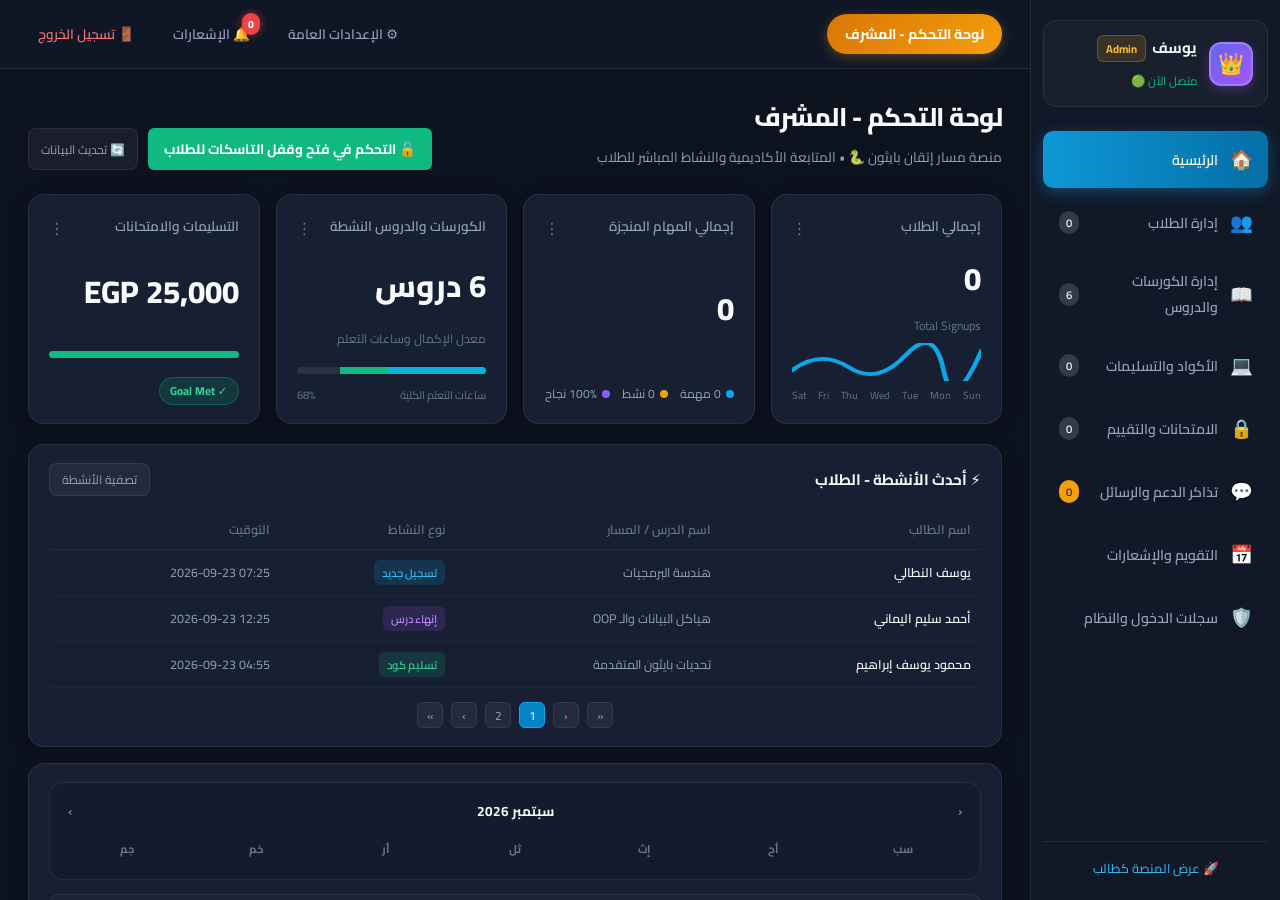
==== commit 508ccc07: "feat: Add Render, Docker, and Procfile configs and make all endpoints relative for cloud deployment" ====
--- a/templates/admin.html
+++ b/templates/admin.html
@@ -519,6 +519,294 @@
         .modal-header { padding: 16px 20px; border-bottom: 1px solid var(--border-color); display: flex; justify-content: space-between; align-items: center; }
         .modal-body { padding: 20px; overflow-y: auto; flex-grow: 1; }
         .code-box { background: #090d16; border: 1px solid rgba(255, 255, 255, 0.1); border-radius: 8px; padding: 14px; font-family: 'Fira Code', monospace; font-size: 0.85rem; color: #38bdf8; white-space: pre-wrap; direction: ltr; text-align: left; margin-top: 10px; }
+
+        /* Modern Ergonomic Lessons & Tasks UI */
+        .ctrl-quick-bar {
+            background: rgba(15, 23, 42, 0.7);
+            backdrop-filter: blur(10px);
+            border: 1px solid rgba(255, 255, 255, 0.08);
+            border-radius: 12px;
+            padding: 12px 16px;
+            margin-bottom: 14px;
+            display: flex;
+            justify-content: space-between;
+            align-items: center;
+            flex-wrap: wrap;
+            gap: 12px;
+        }
+        .ctrl-search-box {
+            display: flex;
+            align-items: center;
+            gap: 10px;
+            flex-grow: 1;
+            max-width: 480px;
+        }
+        .ctrl-search-box input {
+            background: rgba(0, 0, 0, 0.35);
+            border: 1px solid rgba(255, 255, 255, 0.1);
+            color: #f1f5f9;
+            padding: 7px 14px;
+            border-radius: 8px;
+            font-size: 0.82rem;
+            width: 100%;
+            outline: none;
+            transition: border-color 0.2s;
+        }
+        .ctrl-search-box input:focus {
+            border-color: #38bdf8;
+            box-shadow: 0 0 8px rgba(56, 189, 248, 0.3);
+        }
+        .ctrl-filter-chips {
+            display: flex;
+            gap: 6px;
+        }
+        .filter-chip {
+            background: rgba(255, 255, 255, 0.04);
+            border: 1px solid rgba(255, 255, 255, 0.08);
+            color: var(--text-muted);
+            padding: 5px 12px;
+            border-radius: 8px;
+            font-size: 0.75rem;
+            font-weight: 700;
+            cursor: pointer;
+            transition: all 0.15s ease;
+        }
+        .filter-chip:hover {
+            color: white;
+            background: rgba(255, 255, 255, 0.08);
+        }
+        .filter-chip.active {
+            background: rgba(14, 165, 233, 0.2);
+            color: #38bdf8;
+            border-color: rgba(14, 165, 233, 0.45);
+        }
+        .bulk-actions-group {
+            display: flex;
+            gap: 8px;
+            flex-wrap: wrap;
+        }
+        .btn-bulk {
+            padding: 6px 13px;
+            border-radius: 8px;
+            font-size: 0.76rem;
+            font-weight: 700;
+            cursor: pointer;
+            border: 1px solid transparent;
+            display: inline-flex;
+            align-items: center;
+            gap: 6px;
+            transition: all 0.15s ease;
+        }
+        .btn-bulk-open {
+            background: rgba(16, 185, 129, 0.16);
+            color: #34d399;
+            border-color: rgba(16, 185, 129, 0.35);
+        }
+        .btn-bulk-open:hover {
+            background: #10b981;
+            color: #ffffff;
+            box-shadow: 0 4px 12px rgba(16, 185, 129, 0.4);
+        }
+        .btn-bulk-lock {
+            background: rgba(239, 68, 68, 0.16);
+            color: #f87171;
+            border-color: rgba(239, 68, 68, 0.35);
+        }
+        .btn-bulk-lock:hover {
+            background: #ef4444;
+            color: #ffffff;
+            box-shadow: 0 4px 12px rgba(239, 68, 68, 0.4);
+        }
+        .btn-bulk-seq {
+            background: rgba(56, 189, 248, 0.14);
+            color: #38bdf8;
+            border-color: rgba(56, 189, 248, 0.35);
+        }
+        .btn-bulk-seq:hover {
+            background: #0284c7;
+            color: #ffffff;
+            box-shadow: 0 4px 12px rgba(2, 132, 199, 0.4);
+        }
+        .btn-bulk-toggle {
+            background: rgba(255, 255, 255, 0.05);
+            color: var(--text-muted);
+            border-color: rgba(255, 255, 255, 0.1);
+        }
+        .btn-bulk-toggle:hover {
+            background: rgba(255, 255, 255, 0.1);
+            color: white;
+        }
+
+        /* 3-Way Pill Switch Control */
+        .seg-control {
+            display: inline-flex;
+            background: rgba(10, 15, 29, 0.85);
+            border: 1px solid rgba(255, 255, 255, 0.09);
+            border-radius: 9px;
+            padding: 3px;
+            gap: 2px;
+            box-shadow: inset 0 2px 4px rgba(0,0,0,0.3);
+        }
+        .seg-btn {
+            border: none;
+            background: transparent;
+            color: #94a3b8;
+            font-size: 0.74rem;
+            font-weight: 700;
+            padding: 4px 11px;
+            border-radius: 6px;
+            cursor: pointer;
+            display: inline-flex;
+            align-items: center;
+            gap: 4px;
+            transition: all 0.15s ease;
+            white-space: nowrap;
+        }
+        .seg-btn:hover {
+            color: #ffffff;
+            background: rgba(255, 255, 255, 0.06);
+        }
+        .seg-btn.active-open {
+            background: rgba(16, 185, 129, 0.25);
+            color: #34d399;
+            border: 1px solid rgba(16, 185, 129, 0.5);
+            box-shadow: 0 0 10px rgba(16, 185, 129, 0.25);
+            font-weight: 800;
+        }
+        .seg-btn.active-locked {
+            background: rgba(239, 68, 68, 0.25);
+            color: #f87171;
+            border: 1px solid rgba(239, 68, 68, 0.5);
+            box-shadow: 0 0 10px rgba(239, 68, 68, 0.25);
+            font-weight: 800;
+        }
+        .seg-btn.active-seq {
+            background: rgba(56, 189, 248, 0.2);
+            color: #38bdf8;
+            border: 1px solid rgba(56, 189, 248, 0.45);
+            box-shadow: 0 0 10px rgba(56, 189, 248, 0.2);
+            font-weight: 800;
+        }
+
+        /* Collapsible Lesson Card */
+        .lesson-accordion-card {
+            background: rgba(255, 255, 255, 0.02);
+            border: 1px solid rgba(255, 255, 255, 0.07);
+            border-radius: 12px;
+            transition: all 0.2s ease;
+            overflow: hidden;
+            box-shadow: 0 2px 8px rgba(0, 0, 0, 0.2);
+        }
+        .lesson-accordion-card:hover {
+            border-color: rgba(255, 255, 255, 0.14);
+            box-shadow: 0 4px 16px rgba(0, 0, 0, 0.3);
+        }
+        .lesson-card-header {
+            display: flex;
+            justify-content: space-between;
+            align-items: center;
+            padding: 12px 16px;
+            cursor: pointer;
+            user-select: none;
+            background: rgba(255, 255, 255, 0.015);
+            gap: 12px;
+            flex-wrap: wrap;
+            transition: background 0.15s ease;
+        }
+        .lesson-card-header:hover {
+            background: rgba(255, 255, 255, 0.04);
+        }
+        .lesson-chevron-icon {
+            display: inline-flex;
+            align-items: center;
+            justify-content: center;
+            width: 26px;
+            height: 26px;
+            border-radius: 6px;
+            background: rgba(255, 255, 255, 0.05);
+            color: var(--text-dim);
+            font-size: 0.75rem;
+            transition: transform 0.2s ease, background 0.2s ease;
+        }
+        .lesson-chevron-icon.expanded {
+            transform: rotate(180deg);
+            background: rgba(14, 165, 233, 0.15);
+            color: #38bdf8;
+        }
+        .lesson-tasks-body {
+            padding: 12px 16px 16px 16px;
+            border-top: 1px solid rgba(255, 255, 255, 0.06);
+            display: flex;
+            flex-direction: column;
+            gap: 8px;
+            background: rgba(10, 15, 29, 0.5);
+        }
+        .task-row-card {
+            background: rgba(15, 23, 42, 0.75);
+            border: 1px solid rgba(255, 255, 255, 0.06);
+            border-radius: 10px;
+            padding: 9px 12px;
+            transition: all 0.15s ease;
+        }
+        .task-row-card:hover {
+            border-color: rgba(255, 255, 255, 0.12);
+            background: rgba(15, 23, 42, 0.95);
+        }
+        .task-row-main {
+            display: flex;
+            justify-content: space-between;
+            align-items: center;
+            gap: 10px;
+            flex-wrap: wrap;
+        }
+        .task-info-side {
+            display: flex;
+            align-items: center;
+            gap: 8px;
+            flex-wrap: wrap;
+        }
+        .task-actions-side {
+            display: flex;
+            align-items: center;
+            gap: 8px;
+            flex-wrap: wrap;
+        }
+        .btn-override-toggle {
+            background: rgba(245, 158, 11, 0.12);
+            color: #fbbf24;
+            border: 1px solid rgba(245, 158, 11, 0.25);
+            padding: 4px 10px;
+            border-radius: 7px;
+            font-size: 0.74rem;
+            font-weight: 700;
+            cursor: pointer;
+            display: inline-flex;
+            align-items: center;
+            gap: 5px;
+            transition: all 0.15s ease;
+        }
+        .btn-override-toggle:hover {
+            background: rgba(245, 158, 11, 0.22);
+            border-color: #fbbf24;
+            color: #fef08a;
+        }
+        .btn-override-toggle.has-overrides {
+            background: rgba(245, 158, 11, 0.25);
+            border-color: rgba(245, 158, 11, 0.6);
+            box-shadow: 0 0 8px rgba(245, 158, 11, 0.25);
+        }
+        .student-override-drawer {
+            margin-top: 8px;
+            padding: 10px 12px;
+            background: rgba(245, 158, 11, 0.03);
+            border: 1px dashed rgba(245, 158, 11, 0.25);
+            border-radius: 8px;
+            display: none;
+            animation: fadeIn 0.15s ease-in-out;
+        }
+        .student-override-drawer.open {
+            display: block;
+        }
     </style>
 </head>
 <body>
@@ -595,8 +883,8 @@
         </ul>
 
         <div style="margin-top: auto; padding-top: 14px; border-top: 1px solid var(--border-color); text-align: center;">
-            <a href="http://localhost:8080" target="_blank" style="color: #38bdf8; font-size: 0.8rem; text-decoration: none; display: flex; align-items: center; justify-content: center; gap: 6px;">
-                <span>🚀 المنصة الرئيسية (8080)</span>
+            <a href="/" target="_blank" style="color: #38bdf8; font-size: 0.8rem; text-decoration: none; display: flex; align-items: center; justify-content: center; gap: 6px;">
+                <span>🚀 عرض المنصة كطالب</span>
             </a>
         </div>
     </aside>
@@ -933,17 +1221,44 @@
             <!-- TAB 3: COURSES & LESSONS CONTROL + SMART TASK CREATOR -->
             <section id="pane-courses" class="admin-tab-pane">
                 <div class="data-card">
-                    <div style="display: flex; justify-content: space-between; align-items: center; margin-bottom: 16px; flex-wrap: wrap; gap: 10px;">
+                    <div style="display: flex; justify-content: space-between; align-items: center; margin-bottom: 14px; flex-wrap: wrap; gap: 10px;">
                         <div>
-                            <h2 style="font-size: 1.25rem; font-weight: 700; color: white;">📖 إدارة المقررات، الدروس، والتحكم في فتح وقفل كل تاسك</h2>
-                            <p style="font-size: 0.78rem; color: var(--text-muted);">تحكم كامل من خلال زرار على كل تاسك لفتحها أو قفلها لكل الطلاب (تخطي الدروس السابقة في السيشن) أو لطالب محدد بالاسم</p>
+                            <h2 style="font-size: 1.25rem; font-weight: 700; color: white;">📖 إدارة المقررات والتحكم السريع في الدروس والمهام</h2>
+                            <p style="font-size: 0.78rem; color: var(--text-muted);">تحكم مرن وسهل للغاية: فتح أو قفل أي درس/تاسك بنقرة زر، أو تطبيق استثناء لطالب محدد، مع أزرار تحكم شاملة للراحة القصوى</p>
                         </div>
                         <button class="btn-action-sm btn-warn" onclick="document.getElementById('creator-form-box').scrollIntoView({behavior:'smooth'})">
                             ➕ نشر مهمة أو سؤال جديد
                         </button>
                     </div>
 
-                    <div id="lessons-control-container" style="display: flex; flex-direction: column; gap: 14px;">
+                    <!-- ERGONOMIC QUICK TOOLBAR -->
+                    <div class="ctrl-quick-bar">
+                        <div class="ctrl-search-box">
+                            <input type="text" id="lesson-task-search-input" placeholder="🔍 بحث سريع في أسماء الدروس والتاسكات والمعرفات..." oninput="onLessonSearchInput(this.value)">
+                            <div class="ctrl-filter-chips">
+                                <button class="filter-chip active" id="chip-filter-all" onclick="setTrackFilter('all')">الكل</button>
+                                <button class="filter-chip" id="chip-filter-general" onclick="setTrackFilter('general')">🐍 عام</button>
+                                <button class="filter-chip" id="chip-filter-uni" onclick="setTrackFilter('university')">🎓 جامعة</button>
+                            </div>
+                        </div>
+
+                        <div class="bulk-actions-group">
+                            <button class="btn-bulk btn-bulk-open" onclick="bulkSetAllTasks('open_all')" title="فتح جميع المقررات والتاسكات فوراً لكل الطلاب في السيشن">
+                                ⚡ فتح الكل
+                            </button>
+                            <button class="btn-bulk btn-bulk-lock" onclick="bulkSetAllTasks('lock_all')" title="قفل جميع الدروس والتاسكات مؤقتاً">
+                                🔒 قفل الكل
+                            </button>
+                            <button class="btn-bulk btn-bulk-seq" onclick="bulkSetAllTasks('sequential_all')" title="إرجاع وضع التسلسل الذكي التلقائي لكل الدروس">
+                                🔄 تسلسل تلقائي
+                            </button>
+                            <button class="btn-bulk btn-bulk-toggle" onclick="toggleAllAccordions()" title="طي أو فتح جميع الدروس دفعة واحدة">
+                                📂 طي / فتح الكل
+                            </button>
+                        </div>
+                    </div>
+
+                    <div id="lessons-control-container" style="display: flex; flex-direction: column; gap: 10px;">
                         <div style="text-align: center; padding: 20px; color: var(--text-muted);">جاري تحميل الدروس والتاسكات...</div>
                     </div>
                 </div>
@@ -1382,7 +1697,7 @@
             try {
                 let res = await fetch(`${apiBase}/api/admin/stats`);
                 if (!res.ok) {
-                    res = await fetch('http://localhost:8080/api/admin/stats');
+                    res = await fetch('/api/admin/stats');
                 }
                 const data = await res.json();
                 currentAdminData = data;
@@ -1928,141 +2243,273 @@
             } catch (e) { alert('خطأ في الاتصال بالخادم'); }
         }
 
+        // UI State for ergonomic courses & tasks view
+        window.expandedLessons = window.expandedLessons || new Set();
+        window.openStudentDrawers = window.openStudentDrawers || new Set();
+        window.activeTrackFilter = window.activeTrackFilter || 'all';
+        window.lessonSearchQuery = window.lessonSearchQuery || '';
+
+        function setTrackFilter(track) {
+            window.activeTrackFilter = track;
+            document.querySelectorAll('.filter-chip').forEach(c => c.classList.remove('active'));
+            const chipId = `chip-filter-${track === 'all' ? 'all' : (track === 'university' ? 'uni' : 'general')}`;
+            const activeChip = document.getElementById(chipId);
+            if (activeChip) activeChip.classList.add('active');
+            if (currentAdminData) renderLessonsAndTasksControl(currentAdminData);
+        }
+
+        function onLessonSearchInput(val) {
+            window.lessonSearchQuery = (val || '').trim().toLowerCase();
+            if (currentAdminData) renderLessonsAndTasksControl(currentAdminData);
+        }
+
+        function toggleLessonAccordion(lessonId) {
+            if (window.expandedLessons.has(lessonId)) {
+                window.expandedLessons.delete(lessonId);
+            } else {
+                window.expandedLessons.add(lessonId);
+            }
+            if (currentAdminData) renderLessonsAndTasksControl(currentAdminData);
+        }
+
+        function toggleAllAccordions() {
+            if (!currentAdminData || !currentAdminData.all_lessons_meta) return;
+            const allIds = currentAdminData.all_lessons_meta.map(l => l.id);
+            if (window.expandedLessons.size >= allIds.length) {
+                window.expandedLessons.clear();
+            } else {
+                allIds.forEach(id => window.expandedLessons.add(id));
+            }
+            renderLessonsAndTasksControl(currentAdminData);
+        }
+
+        function toggleStudentDrawer(taskId) {
+            if (window.openStudentDrawers.has(taskId)) {
+                window.openStudentDrawers.delete(taskId);
+            } else {
+                window.openStudentDrawers.add(taskId);
+            }
+            const el = document.getElementById(`drawer-${taskId}`);
+            if (el) {
+                el.classList.toggle('open');
+            }
+        }
+
+        async function bulkSetAllTasks(action) {
+            const actionLabels = {
+                'open_all': 'فتح جميع الدروس والتاسكات لجميع الطلاب فوراً',
+                'lock_all': 'قفل جميع الدروس والتاسكات مؤقتاً',
+                'sequential_all': 'إعادة جميع الدروس والتاسكات إلى وضع التسلسل التلقائي'
+            };
+            if (!confirm(`هل أنت متأكد من ${actionLabels[action] || action}؟`)) return;
+
+            try {
+                const res = await fetch(`${apiBase}/api/admin/tasks/bulk-toggle`, {
+                    method: 'POST',
+                    headers: {'Content-Type': 'application/json'},
+                    body: JSON.stringify({ action })
+                });
+                const d = await res.json();
+                if (d.success) {
+                    alert("✓ " + (d.message || "تم تطبيق التغيير الشامل بنجاح!"));
+                    fetchAdminStats();
+                } else {
+                    alert(d.error || "فشل العملية الشاملة");
+                }
+            } catch (e) {
+                alert("خطأ في الاتصال بالسيرفر");
+            }
+        }
+
         function renderLessonsAndTasksControl(data) {
             const container = document.getElementById('lessons-control-container');
             if (!container) return;
 
-            const lessons = data.all_lessons_meta || [];
+            let lessons = data.all_lessons_meta || [];
             const statusMap = data.task_status_map || {};
             const overrides = data.task_overrides || [];
             const students = data.students || [];
 
+            // By default on initial load, expand the first lesson for immediate context
+            if (window.expandedLessons.size === 0 && lessons.length > 0) {
+                window.expandedLessons.add(lessons[0].id);
+            }
+
+            // Apply Track Filter
+            if (window.activeTrackFilter && window.activeTrackFilter !== 'all') {
+                lessons = lessons.filter(l => (l.track || 'general') === window.activeTrackFilter);
+            }
+
+            // Apply Search Filter
+            if (window.lessonSearchQuery) {
+                const q = window.lessonSearchQuery;
+                lessons = lessons.filter(l => {
+                    const matchTitle = (l.title || '').toLowerCase().includes(q);
+                    const matchCat = (l.category || '').toLowerCase().includes(q);
+                    const matchId = (l.id || '').toLowerCase().includes(q);
+                    const allTasks = (l.tasks || []).concat(l.cumulative_tasks || []);
+                    const matchTasks = allTasks.some(t => 
+                        (t.title || '').toLowerCase().includes(q) || 
+                        (t.id || '').toLowerCase().includes(q)
+                    );
+                    return matchTitle || matchCat || matchId || matchTasks;
+                });
+            }
+
             if (lessons.length === 0) {
-                container.innerHTML = '<div style="text-align:center; padding:20px; color:var(--text-muted);">لا توجد دروس أو تاسكات مضافة حالياً</div>';
+                container.innerHTML = '<div style="text-align:center; padding:30px; color:var(--text-muted); background:rgba(255,255,255,0.02); border-radius:12px; border:1px dashed rgba(255,255,255,0.08);">لا توجد دروس أو تاسكات مطابقة لخيارات البحث أو الفلترة 🔍</div>';
                 return;
             }
 
-            const studentOptionsHtml = '<option value="">👤 اختر طالباً محدداً...</option>' +
-                '<option value="all">🌐 جميع الطلاب (All Students)</option>' +
-                students.map(s => `<option value="${s.id}">🎓 ${escapeHtml(s.username)} (${escapeHtml(s.email || '')})</option>`).join('');
+            const studentOptionsHtml = '<option value="">👤 اختر طالباً...</option>' +
+                students.map(s => `<option value="${s.id}">🎓 ${escapeHtml(s.username)}</option>`).join('');
 
             container.innerHTML = lessons.map(lesson => {
                 const lid = lesson.id;
-                const lState = statusMap[lid]; // true = forced open, false = forced locked, undefined = sequential
-                let lessonStatusBadge = '';
-                if (lState === true) {
-                    lessonStatusBadge = '<span style="color:#34d399; background:rgba(16,185,129,0.18); border:1px solid rgba(16,185,129,0.4); padding:3px 10px; border-radius:8px; font-size:0.75rem; font-weight:700;">🟢 مفتوح للكل فوراً (تخطي الدروس السابقة)</span>';
-                } else if (lState === false) {
-                    lessonStatusBadge = '<span style="color:#f87171; background:rgba(239,68,68,0.18); border:1px solid rgba(239,68,68,0.4); padding:3px 10px; border-radius:8px; font-size:0.75rem; font-weight:700;">🔒 مقفل على الجميع</span>';
-                } else {
-                    lessonStatusBadge = '<span style="color:#38bdf8; background:rgba(56,189,248,0.15); border:1px solid rgba(56,189,248,0.35); padding:3px 10px; border-radius:8px; font-size:0.75rem; font-weight:700;">🔄 متسلسل تلقائياً</span>';
-                }
+                const lState = statusMap[lid]; // true = open, false = locked, undefined = sequential
+                const isExpanded = window.expandedLessons.has(lid);
 
                 const allTasks = (lesson.tasks || []).map(t => ({...t, _isCum: false}))
                     .concat((lesson.cumulative_tasks || []).map(ct => ({...ct, _isCum: true})));
+                const taskCount = allTasks.length;
+
+                let lBadge = '';
+                if (lState === true) {
+                    lBadge = '<span style="color:#34d399; background:rgba(16,185,129,0.15); border:1px solid rgba(16,185,129,0.35); padding:2px 8px; border-radius:6px; font-size:0.72rem; font-weight:700;">🟢 مفتوح للكل</span>';
+                } else if (lState === false) {
+                    lBadge = '<span style="color:#f87171; background:rgba(239,68,68,0.15); border:1px solid rgba(239,68,68,0.35); padding:2px 8px; border-radius:6px; font-size:0.72rem; font-weight:700;">🔒 مقفل</span>';
+                } else {
+                    lBadge = '<span style="color:#38bdf8; background:rgba(56,189,248,0.15); border:1px solid rgba(56,189,248,0.3); padding:2px 8px; border-radius:6px; font-size:0.72rem; font-weight:700;">🔄 متسلسل</span>';
+                }
 
                 const tasksHtml = allTasks.length === 0
-                    ? '<div style="font-size:0.78rem; color:var(--text-muted); padding:8px;">لا توجد تاسكات داخل هذا الدرس</div>'
+                    ? '<div style="font-size:0.78rem; color:var(--text-muted); padding:10px; text-align:center;">لا توجد تاسكات داخل هذا الدرس</div>'
                     : allTasks.map(t => {
                         const tid = t.id;
-                        // Determine task global state
                         const tExplicit = statusMap[tid];
                         const effectiveGlobal = (tExplicit !== undefined) ? tExplicit : lState;
-                        let taskBadge = '';
+
+                        let tBadge = '';
                         if (effectiveGlobal === true) {
-                            taskBadge = '<span style="color:#34d399; background:rgba(16,185,129,0.18); border:1px solid rgba(16,185,129,0.4); padding:2px 9px; border-radius:6px; font-size:0.73rem; font-weight:700;">🟢 مفتوحة للكل (بدون شرط السابق)</span>';
+                            tBadge = '<span style="color:#34d399; font-size:0.72rem; font-weight:700;">🟢 مفتوح</span>';
                         } else if (effectiveGlobal === false) {
-                            taskBadge = '<span style="color:#f87171; background:rgba(239,68,68,0.18); border:1px solid rgba(239,68,68,0.4); padding:2px 9px; border-radius:6px; font-size:0.73rem; font-weight:700;">🔒 مقفلة حالياً</span>';
+                            tBadge = '<span style="color:#f87171; font-size:0.72rem; font-weight:700;">🔒 مقفل</span>';
                         } else {
-                            taskBadge = '<span style="color:#38bdf8; background:rgba(56,189,248,0.15); border:1px solid rgba(56,189,248,0.35); padding:2px 9px; border-radius:6px; font-size:0.73rem; font-weight:700;">🔄 تفتح بالتسلسل</span>';
+                            tBadge = '<span style="color:#38bdf8; font-size:0.72rem; font-weight:700;">🔄 تسلسلي</span>';
                         }
 
                         const taskOverrides = overrides.filter(o => o.task_id === tid || o.task_id === lid);
-                        const overridesPillsHtml = taskOverrides.length > 0
-                            ? `<div style="display:flex; flex-wrap:wrap; gap:6px; margin-top:8px; padding-top:8px; border-top:1px dashed rgba(255,255,255,0.08);">
-                                <span style="font-size:0.72rem; color:var(--text-muted); align-self:center;">استثناءات الطلاب النشطة:</span>
+                        const hasOverrides = taskOverrides.length > 0;
+                        const isDrawerOpen = window.openStudentDrawers.has(tid);
+
+                        const activeChips = hasOverrides
+                            ? `<div style="display:flex; flex-wrap:wrap; gap:6px; margin-top:8px;">
                                 ${taskOverrides.map(o => {
                                     const isUnl = o.is_unlocked === 1 || o.is_unlocked === true;
-                                    return `<span style="display:inline-flex; align-items:center; gap:6px; padding:2px 8px; border-radius:6px; font-size:0.72rem; font-weight:700; background:${isUnl ? 'rgba(16,185,129,0.15)' : 'rgba(239,68,68,0.15)'}; color:${isUnl ? '#34d399' : '#f87171'}; border:1px solid ${isUnl ? 'rgba(16,185,129,0.35)' : 'rgba(239,68,68,0.35)'};">
-                                        👤 ${escapeHtml(o.username || o.user_id)}: ${isUnl ? '🔓 مفتوحة' : '🔒 مقفلة'}
-                                        <button onclick="removeStudentTaskOverride('${o.id}')" title="إلغاء الاستثناء" style="background:transparent; border:none; color:inherit; cursor:pointer; font-weight:900; padding:0 2px;">✕</button>
+                                    return `<span style="display:inline-flex; align-items:center; gap:5px; padding:2px 7px; border-radius:5px; font-size:0.71rem; font-weight:700; background:${isUnl ? 'rgba(16,185,129,0.14)' : 'rgba(239,68,68,0.14)'}; color:${isUnl ? '#34d399' : '#f87171'}; border:1px solid ${isUnl ? 'rgba(16,185,129,0.3)' : 'rgba(239,68,68,0.3)'};">
+                                        👤 ${escapeHtml(o.username || o.user_id)}: ${isUnl ? '🔓' : '🔒'}
+                                        <button onclick="removeStudentTaskOverride('${o.id}')" title="إلغاء الاستثناء" style="background:transparent; border:none; color:inherit; cursor:pointer; font-weight:900; padding:0 1px;">✕</button>
                                     </span>`;
                                 }).join('')}
                                </div>`
                             : '';
 
                         return `
-                            <div style="background:rgba(15, 23, 42, 0.65); border:1px solid var(--border-color); border-radius:10px; padding:12px 14px; display:flex; flex-direction:column; gap:10px;">
-                                <div style="display:flex; justify-content:space-between; align-items:center; flex-wrap:wrap; gap:8px;">
-                                    <div style="display:flex; align-items:center; gap:8px; flex-wrap:wrap;">
-                                        <span style="font-size:0.72rem; padding:2px 7px; border-radius:5px; background:rgba(168,85,247,0.15); color:#c084fc;">
+                            <div class="task-row-card">
+                                <div class="task-row-main">
+                                    <div class="task-info-side">
+                                        <span style="font-size:0.7rem; padding:2px 6px; border-radius:5px; background:${t._isCum ? 'rgba(168,85,247,0.18)' : 'rgba(255,255,255,0.06)'}; color:${t._isCum ? '#c084fc' : '#cbd5e1'}; font-weight:600;">
                                             ${t._isCum ? 'مراجعة تراكمية' : 'تاسك أساسي'}
                                         </span>
-                                        <strong style="color:white; font-size:0.9rem;">${escapeHtml(t.title)}</strong>
-                                        <code style="font-size:0.7rem; color:var(--text-dim); background:rgba(255,255,255,0.04); padding:2px 6px; border-radius:4px;">ID: ${escapeHtml(tid)}</code>
-                                        ${taskBadge}
+                                        <strong style="color:white; font-size:0.86rem;">${escapeHtml(t.title)}</strong>
+                                        <code style="font-size:0.68rem; color:var(--text-dim); background:rgba(255,255,255,0.04); padding:1px 5px; border-radius:4px;">ID: ${escapeHtml(tid)}</code>
+                                        ${tBadge}
                                     </div>
-                                    <div style="display:flex; gap:6px; flex-wrap:wrap;">
-                                        <button class="btn-action-sm btn-success" onclick="toggleAdminTaskStatus('${tid}', true)" style="${effectiveGlobal === true ? 'box-shadow: 0 0 10px rgba(16,185,129,0.5); font-weight:800;' : ''}">
-                                            🟢 فتح التاسك للكل
+                                    <div class="task-actions-side">
+                                        <!-- Sleek 3-Way Segmented Switch for Task -->
+                                        <div class="seg-control">
+                                            <button class="seg-btn ${effectiveGlobal === true ? 'active-open' : ''}" onclick="toggleAdminTaskStatus('${tid}', true)" title="فتح هذه المهمة للجميع">
+                                                🟢 مفتوح
+                                            </button>
+                                            <button class="seg-btn ${effectiveGlobal === undefined ? 'active-seq' : ''}" onclick="toggleAdminTaskStatus('${tid}', 'sequential')" title="تفتح بالتسلسل التلقائي بعد حل ما قبلها">
+                                                🔄 تسلسلي
+                                            </button>
+                                            <button class="seg-btn ${effectiveGlobal === false ? 'active-locked' : ''}" onclick="toggleAdminTaskStatus('${tid}', false)" title="قفل هذه المهمة مؤقتاً">
+                                                🔒 مقفل
+                                            </button>
+                                        </div>
+
+                                        <!-- Student Customization Toggle Button -->
+                                        <button class="btn-override-toggle ${hasOverrides ? 'has-overrides' : ''}" onclick="toggleStudentDrawer('${tid}')" title="تخصيص الصلاحية لطالب محدد">
+                                            👤 تخصيص لطالب ${hasOverrides ? `(${taskOverrides.length})` : ''}
                                         </button>
-                                        <button class="btn-action-sm btn-danger" onclick="toggleAdminTaskStatus('${tid}', false)" style="${effectiveGlobal === false ? 'box-shadow: 0 0 10px rgba(239,68,68,0.5); font-weight:800;' : ''}">
-                                            🔒 قفل التاسك للكل
-                                        </button>
-                                        <button class="btn-action-sm btn-info" onclick="toggleAdminTaskStatus('${tid}', 'sequential')" title="إرجاع للوضع التلقائي بالتسلسل">
-                                            🔄 تسلسل
-                                        </button>
-                                        <button class="btn-action-sm btn-danger" onclick="deleteAdminTaskOrLesson('${tid}', ${JSON.stringify(t.title)})" title="حذف التاسك">
+
+                                        <!-- Delete Task -->
+                                        <button class="btn-action-sm btn-danger" onclick="deleteAdminTaskOrLesson('${tid}', ${JSON.stringify(t.title)})" title="حذف التاسك" style="padding:4px 8px;">
                                             🗑️
                                         </button>
                                     </div>
                                 </div>
 
-                                <!-- Per-Student Control Bar directly on the task -->
-                                <div style="display:flex; align-items:center; gap:8px; flex-wrap:wrap; background:rgba(255,255,255,0.02); padding:8px 10px; border-radius:8px; border:1px solid rgba(255,255,255,0.05);">
-                                    <span style="font-size:0.75rem; color:#fbbf24; font-weight:700;">🎯 تحكم لطالب محدد:</span>
-                                    <select id="stu-sel-${tid}" class="form-input" style="margin-bottom:0; padding:5px 10px; font-size:0.78rem; max-width:240px; height:auto;">
-                                        ${studentOptionsHtml}
-                                    </select>
-                                    <button class="btn-action-sm btn-success" onclick="setStudentTaskAccess('${tid}', true)">
-                                        🔓 فتح للطالب المحدد
-                                    </button>
-                                    <button class="btn-action-sm btn-warn" onclick="setStudentTaskAccess('${tid}', false)">
-                                        🔒 قفل على الطالب المحدد
-                                    </button>
+                                <!-- Collapsible Student Override Drawer -->
+                                <div id="drawer-${tid}" class="student-override-drawer ${isDrawerOpen ? 'open' : ''}">
+                                    <div style="display:flex; align-items:center; gap:8px; flex-wrap:wrap;">
+                                        <span style="font-size:0.75rem; color:#fbbf24; font-weight:700;">🎯 تخصيص الصلاحية لطالب محدد:</span>
+                                        <select id="stu-sel-${tid}" class="form-input" style="margin-bottom:0; padding:4px 8px; font-size:0.76rem; max-width:210px; height:auto;">
+                                            ${studentOptionsHtml}
+                                        </select>
+                                        <button class="btn-action-sm btn-success" onclick="setStudentTaskAccess('${tid}', true)" style="padding:4px 10px; font-size:0.74rem;">
+                                            🔓 فتح له
+                                        </button>
+                                        <button class="btn-action-sm btn-warn" onclick="setStudentTaskAccess('${tid}', false)" style="padding:4px 10px; font-size:0.74rem;">
+                                            🔒 قفل عليه
+                                        </button>
+                                    </div>
+                                    ${activeChips}
                                 </div>
-                                ${overridesPillsHtml}
                             </div>
                         `;
                     }).join('');
 
                 return `
-                    <div style="background:rgba(255,255,255,0.02); border:1px solid var(--border-color); border-radius:14px; padding:16px;">
-                        <div style="display:flex; justify-content:space-between; align-items:center; flex-wrap:wrap; gap:10px; padding-bottom:12px; margin-bottom:12px; border-bottom:1px solid var(--border-color);">
-                            <div style="display:flex; align-items:center; gap:8px; flex-wrap:wrap;">
-                                <span style="font-size:0.74rem; padding:3px 9px; border-radius:6px; background:rgba(14,165,233,0.15); color:#38bdf8; font-weight:700;">
-                                    ${lesson.track === 'university' ? '🎓 قسم الجامعات' : '🐍 المسار العام'}
+                    <div class="lesson-accordion-card">
+                        <!-- Lesson Header (Accordion Toggle) -->
+                        <div class="lesson-card-header" onclick="toggleLessonAccordion('${lid}')">
+                            <div style="display:flex; align-items:center; gap:10px; flex-wrap:wrap;">
+                                <span class="lesson-chevron-icon ${isExpanded ? 'expanded' : ''}">▼</span>
+                                <span style="font-size:0.72rem; padding:2px 8px; border-radius:5px; background:rgba(14,165,233,0.15); color:#38bdf8; font-weight:700;">
+                                    ${lesson.track === 'university' ? '🎓 جامعة' : '🐍 عام'}
                                 </span>
-                                <span style="font-size:0.74rem; color:var(--text-muted);">${escapeHtml(lesson.category || '')}</span>
-                                <strong style="font-size:1.02rem; color:white;">${escapeHtml(lesson.title)}</strong>
-                                ${lessonStatusBadge}
+                                <span style="font-size:0.72rem; color:var(--text-muted);">${escapeHtml(lesson.category || '')}</span>
+                                <strong style="font-size:0.95rem; color:white;">${escapeHtml(lesson.title)}</strong>
+                                <span style="font-size:0.7rem; color:#94a3b8; background:rgba(255,255,255,0.05); padding:1px 6px; border-radius:4px;">
+                                    ${taskCount} مهام
+                                </span>
+                                ${lBadge}
                             </div>
-                            <div style="display:flex; gap:6px; flex-wrap:wrap;">
-                                <button class="btn-action-sm btn-success" onclick="toggleAdminTaskStatus('${lid}', true)">
-                                    🟢 فتح الدرس بالكامل للكل
-                                </button>
-                                <button class="btn-action-sm btn-danger" onclick="toggleAdminTaskStatus('${lid}', false)">
-                                    🔒 قفل الدرس بالكامل
-                                </button>
-                                <button class="btn-action-sm btn-info" onclick="toggleAdminTaskStatus('${lid}', 'sequential')">
-                                    🔄 وضع التسلسل
-                                </button>
-                                <button class="btn-action-sm btn-danger" onclick="deleteAdminTaskOrLesson('${lid}', ${JSON.stringify(lesson.title)})">
-                                    🗑️ حذف الدرس
+
+                            <div style="display:flex; align-items:center; gap:10px; flex-wrap:wrap;" onclick="event.stopPropagation()">
+                                <!-- Sleek 3-Way Segmented Switch for Lesson -->
+                                <div class="seg-control">
+                                    <button class="seg-btn ${lState === true ? 'active-open' : ''}" onclick="toggleAdminTaskStatus('${lid}', true)" title="فتح جميع مهام هذا الدرس فوراً للجميع">
+                                        🟢 فتح الدرس
+                                    </button>
+                                    <button class="seg-btn ${lState === undefined ? 'active-seq' : ''}" onclick="toggleAdminTaskStatus('${lid}', 'sequential')" title="إرجاع مهام هذا الدرس للتسلسل التلقائي">
+                                        🔄 تسلسلي
+                                    </button>
+                                    <button class="seg-btn ${lState === false ? 'active-locked' : ''}" onclick="toggleAdminTaskStatus('${lid}', false)" title="قفل هذا الدرس بالكامل">
+                                        🔒 قفل الدرس
+                                    </button>
+                                </div>
+
+                                <button class="btn-action-sm btn-danger" onclick="deleteAdminTaskOrLesson('${lid}', ${JSON.stringify(lesson.title)})" title="حذف الدرس كاملاً" style="padding:4px 8px;">
+                                    🗑️
                                 </button>
                             </div>
                         </div>
-                        <div style="display:flex; flex-direction:column; gap:10px;">
+
+                        <!-- Tasks Body (Shown only when expanded) -->
+                        <div class="lesson-tasks-body" style="${isExpanded ? 'display:flex;' : 'display:none;'}">
                             ${tasksHtml}
                         </div>
                     </div>
@@ -2343,7 +2790,7 @@
 
         function logoutAdmin() {
             if (confirm("هل تريد تسجيل الخروج من لوحة التحكم؟")) {
-                window.location.href = "http://localhost:8080";
+                window.location.href = "/";
             }
         }
 
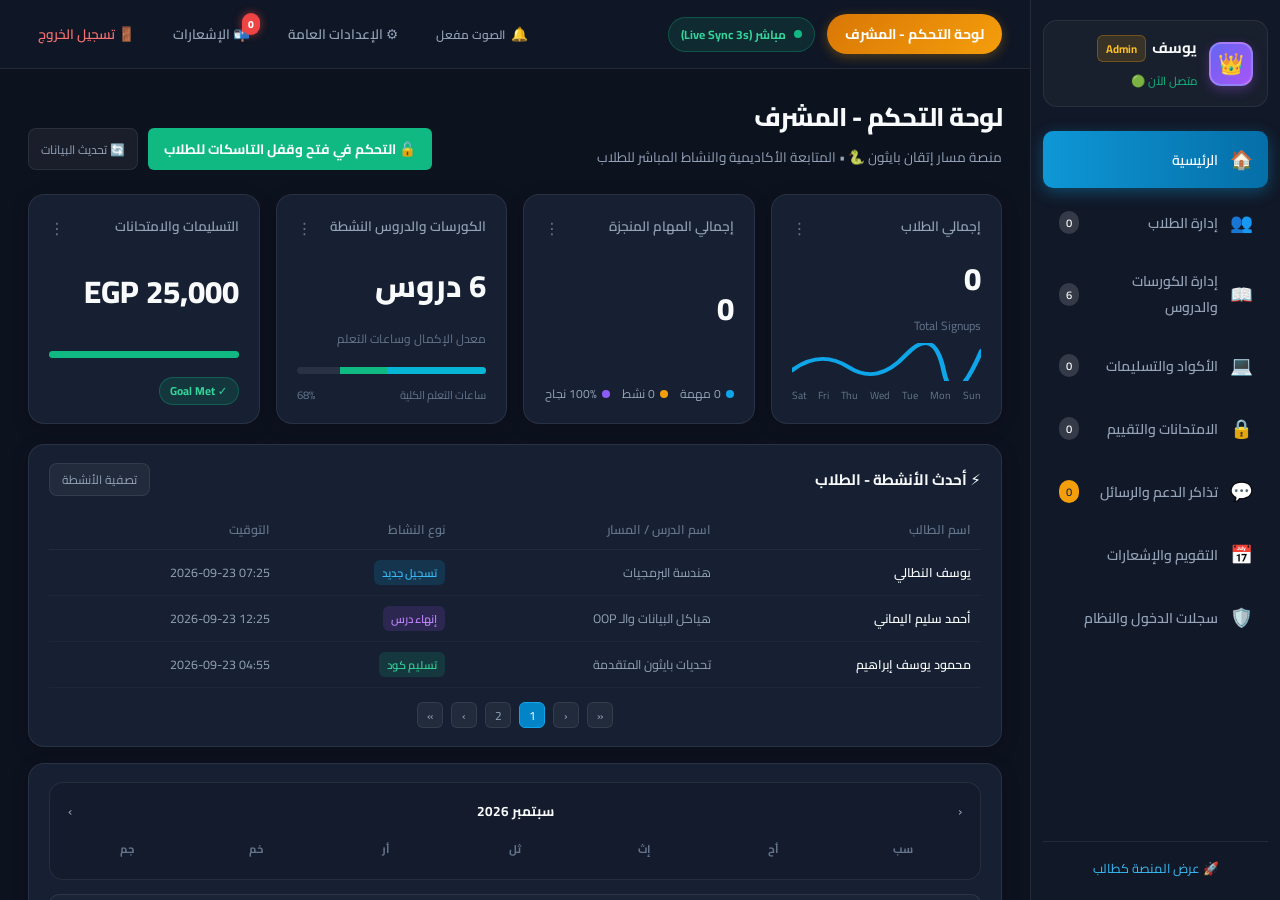
==== commit de3dcc3d: "feat: Add live real-time 3s heartbeat sync, sound alerts, instant toasts, and fast auto-poll" ====
--- a/templates/admin.html
+++ b/templates/admin.html
@@ -807,9 +807,81 @@
         .student-override-drawer.open {
             display: block;
         }
+
+        /* Live Sync Indicator & Real-Time Toasts */
+        .live-pulse-dot {
+            width: 8px;
+            height: 8px;
+            background-color: #10b981;
+            border-radius: 50%;
+            box-shadow: 0 0 0 0 rgba(16, 185, 129, 0.7);
+            animation: pulse-green 1.8s infinite;
+        }
+        @keyframes pulse-green {
+            0% { transform: scale(0.95); box-shadow: 0 0 0 0 rgba(16, 185, 129, 0.7); }
+            70% { transform: scale(1); box-shadow: 0 0 0 8px rgba(16, 185, 129, 0); }
+            100% { transform: scale(0.95); box-shadow: 0 0 0 0 rgba(16, 185, 129, 0); }
+        }
+
+        .admin-toast {
+            background: rgba(15, 23, 42, 0.95);
+            border: 1px solid rgba(255, 255, 255, 0.15);
+            box-shadow: 0 10px 30px rgba(0, 0, 0, 0.6);
+            border-radius: 12px;
+            padding: 12px 16px;
+            color: white;
+            font-size: 0.82rem;
+            display: flex;
+            align-items: center;
+            gap: 12px;
+            backdrop-filter: blur(12px);
+            pointer-events: auto;
+            animation: toastSlideIn 0.3s cubic-bezier(0.16, 1, 0.3, 1) forwards;
+            transition: all 0.3s ease;
+        }
+        .admin-toast.toast-student {
+            border-right: 4px solid #34d399;
+            box-shadow: 0 10px 30px rgba(16, 185, 129, 0.25);
+        }
+        .admin-toast.toast-submission {
+            border-right: 4px solid #38bdf8;
+            box-shadow: 0 10px 30px rgba(56, 189, 248, 0.25);
+        }
+        .admin-toast.toast-inquiry {
+            border-right: 4px solid #fbbf24;
+            box-shadow: 0 10px 30px rgba(245, 158, 11, 0.25);
+        }
+        .admin-toast.toast-info {
+            border-right: 4px solid #a855f7;
+        }
+        @keyframes toastSlideIn {
+            from { opacity: 0; transform: translateX(-40px); }
+            to { opacity: 1; transform: translateX(0); }
+        }
     </style>
 </head>
 <body>
+
+    <!-- TOAST CONTAINER FOR REAL-TIME ALERTS -->
+    <div id="toast-container" style="position:fixed; top:20px; left:20px; z-index:999999; display:flex; flex-direction:column; gap:10px; max-width:380px; pointer-events:none;"></div>
+
+    <!-- ADMIN LOGIN MODAL (Shows if session expired or accessed directly without admin login) -->
+    <div id="admin-login-overlay" style="display:none; position:fixed; top:0; left:0; width:100%; height:100%; background:rgba(10,15,29,0.96); z-index:9999999; align-items:center; justify-content:center; backdrop-filter:blur(10px);">
+        <div style="background:#111827; border:1px solid rgba(255,255,255,0.15); border-radius:18px; padding:32px; max-width:380px; width:90%; box-shadow:0 25px 60px rgba(0,0,0,0.8); text-align:center;">
+            <div style="font-size:2.8rem; margin-bottom:12px;">👑</div>
+            <h2 style="font-size:1.3rem; font-weight:800; color:white; margin-bottom:6px;">تسجيل دخول المشرف</h2>
+            <p style="font-size:0.8rem; color:var(--text-muted); margin-bottom:18px;">يرجى تسجيل الدخول للوصول إلى لوحة المتابعة المباشرة</p>
+            <div id="admin-login-err" style="display:none; background:rgba(239,68,68,0.15); border:1px solid rgba(239,68,68,0.4); color:#f87171; padding:8px 12px; border-radius:8px; font-size:0.78rem; margin-bottom:14px; text-align:center;"></div>
+            <input type="text" id="admin-login-user" placeholder="اسم المستخدم (مثلاً: youssef)" class="form-input" style="margin-bottom:12px; font-size:0.88rem;">
+            <input type="password" id="admin-login-pass" placeholder="كلمة المرور" class="form-input" style="margin-bottom:18px; font-size:0.88rem;" onkeydown="if(event.key==='Enter') submitAdminLogin()">
+            <button class="btn-action-sm btn-warn" onclick="submitAdminLogin()" style="width:100%; padding:12px; font-size:0.92rem; font-weight:700;">
+                🚀 دخول للوحة التحكم
+            </button>
+            <div style="margin-top:14px; font-size:0.75rem; color:var(--text-dim);">
+                الحساب الافتراضي: <code>youssef</code> / <code>admin123</code>
+            </div>
+        </div>
+    </div>
 
     <!-- SIDEBAR -->
     <aside class="sidebar">
@@ -894,19 +966,28 @@
 
         <!-- TOP NAVBAR -->
         <header class="top-navbar">
-            <div class="top-navbar-right">
+            <div class="top-navbar-right" style="display:flex; align-items:center; gap:12px;">
                 <div class="gold-pill-title">
                     <span>لوحة التحكم - المشرف</span>
                 </div>
+                <div id="live-sync-indicator" style="display:flex; align-items:center; gap:8px; background:rgba(16,185,129,0.12); border:1px solid rgba(16,185,129,0.3); padding:5px 12px; border-radius:20px;">
+                    <span class="live-pulse-dot"></span>
+                    <span style="font-size:0.75rem; font-weight:700; color:#34d399;">مباشر (Live Sync 3s)</span>
+                </div>
             </div>
 
             <div class="top-navbar-left">
+                <button class="top-btn" id="btn-audio-toggle" onclick="toggleAudioChime()" title="تشغيل/كتم صوت التنبيهات الحية عند تسجيل طالب جديد أو حل مهمة">
+                    <span id="audio-icon">🔔</span>
+                    <span id="audio-text" style="font-size:0.75rem;">الصوت مفعل</span>
+                </button>
+
                 <button class="top-btn" onclick="switchNav('calendar-notifs')">
                     <span>⚙️ الإعدادات العامة</span>
                 </button>
 
                 <button class="top-btn" onclick="openNotifModal()">
-                    <span>🔔 الإشعارات</span>
+                    <span>📬 الإشعارات</span>
                     <span class="notif-badge-pill" id="top-notif-count">0</span>
                 </button>
 
@@ -1693,13 +1774,159 @@
             }
         }
 
+        // Real-Time Sync & Audio State
+        let isFirstLoad = true;
+        let knownStudentIds = new Set();
+        let knownSubmissionIds = new Set();
+        let lastStatsSummary = null;
+        window.audioEnabled = true;
+
+        function toggleAudioChime() {
+            window.audioEnabled = !window.audioEnabled;
+            const icon = document.getElementById('audio-icon');
+            const txt = document.getElementById('audio-text');
+            if (icon) icon.textContent = window.audioEnabled ? '🔔' : '🔇';
+            if (txt) txt.textContent = window.audioEnabled ? 'الصوت مفعل' : 'مكتوم';
+            showLiveToast(window.audioEnabled ? 'تم تفعيل صوت التنبيهات الحية 🔔' : 'تم كتم صوت التنبيهات 🔇', 'info', 2000);
+        }
+
+        function playNotificationChime() {
+            if (!window.audioEnabled) return;
+            try {
+                const AudioCtx = window.AudioContext || window.webkitAudioContext;
+                if (!AudioCtx) return;
+                const ctx = new AudioCtx();
+                const now = ctx.currentTime;
+                
+                const osc = ctx.createOscillator();
+                const gain = ctx.createGain();
+                osc.connect(gain);
+                gain.connect(ctx.destination);
+                
+                osc.type = 'sine';
+                osc.frequency.setValueAtTime(587.33, now); // D5
+                osc.frequency.setValueAtTime(880.00, now + 0.1); // A5
+                
+                gain.gain.setValueAtTime(0.18, now);
+                gain.gain.exponentialRampToValueAtTime(0.001, now + 0.35);
+                
+                osc.start(now);
+                osc.stop(now + 0.35);
+            } catch (e) {}
+        }
+
+        function showLiveToast(message, type = 'info', duration = 4000) {
+            const container = document.getElementById('toast-container');
+            if (!container) return;
+            const toast = document.createElement('div');
+            toast.className = `admin-toast toast-${type}`;
+            const icon = type === 'student' ? '🎉' : (type === 'submission' ? '💻' : (type === 'inquiry' ? '📬' : 'ℹ️'));
+            toast.innerHTML = `
+                <div style="font-size:1.3rem;">${icon}</div>
+                <div style="flex-grow:1; line-height:1.4;">${message}</div>
+                <button onclick="this.parentElement.remove()" style="background:transparent; border:none; color:rgba(255,255,255,0.4); font-size:1rem; cursor:pointer;">✕</button>
+            `;
+            container.appendChild(toast);
+            setTimeout(() => {
+                toast.style.opacity = '0';
+                toast.style.transform = 'translateX(-40px)';
+                setTimeout(() => toast.remove(), 300);
+            }, duration);
+        }
+
+        async function submitAdminLogin() {
+            const username = document.getElementById('admin-login-user').value.trim();
+            const password = document.getElementById('admin-login-pass').value;
+            const errBox = document.getElementById('admin-login-err');
+            if (!username || !password) {
+                if (errBox) { errBox.textContent = "يرجى كتابة اسم المستخدم وكلمة المرور"; errBox.style.display = 'block'; }
+                return;
+            }
+            try {
+                const res = await fetch('/api/auth/login', {
+                    method: 'POST',
+                    headers: {'Content-Type': 'application/json'},
+                    body: JSON.stringify({ username_or_email: username, password })
+                });
+                const d = await res.json();
+                if (d.success) {
+                    document.getElementById('admin-login-overlay').style.display = 'none';
+                    if (errBox) errBox.style.display = 'none';
+                    fetchAdminStats();
+                } else {
+                    if (errBox) { errBox.textContent = d.error || "بيانات الدخول غير صحيحة"; errBox.style.display = 'block'; }
+                }
+            } catch (e) {
+                if (errBox) { errBox.textContent = "خطأ في الاتصال بالخادم"; errBox.style.display = 'block'; }
+            }
+        }
+
         async function fetchAdminStats() {
             try {
                 let res = await fetch(`${apiBase}/api/admin/stats`);
+                if (res.status === 401 || res.status === 403) {
+                    const loginOverlay = document.getElementById('admin-login-overlay');
+                    if (loginOverlay) loginOverlay.style.display = 'flex';
+                    return;
+                }
                 if (!res.ok) {
                     res = await fetch('/api/admin/stats');
+                    if (res.status === 401 || res.status === 403) {
+                        const loginOverlay = document.getElementById('admin-login-overlay');
+                        if (loginOverlay) loginOverlay.style.display = 'flex';
+                        return;
+                    }
                 }
                 const data = await res.json();
+                if (data.error && (data.error.includes("غير مصرح") || data.error.includes("Unauthorized"))) {
+                    const loginOverlay = document.getElementById('admin-login-overlay');
+                    if (loginOverlay) loginOverlay.style.display = 'flex';
+                    return;
+                }
+
+                // Hide login overlay if authorized
+                const loginOverlay = document.getElementById('admin-login-overlay');
+                if (loginOverlay) loginOverlay.style.display = 'none';
+
+                // Check for live updates (New students, new task submissions, new inquiries)
+                if (!isFirstLoad) {
+                    // 1. Detect New Students
+                    const currentStudents = data.students || [];
+                    const newStudents = currentStudents.filter(s => !knownStudentIds.has(s.id));
+                    if (newStudents.length > 0) {
+                        newStudents.forEach(ns => {
+                            knownStudentIds.add(ns.id);
+                            showLiveToast(`<strong>طالب جديد سجل في المنصة الآن! 🎉</strong><br>${escapeHtml(ns.username)} (${escapeHtml(ns.email || '')})`, 'student', 5000);
+                            playNotificationChime();
+                        });
+                    }
+
+                    // 2. Detect New Task Submissions
+                    const currentSubs = data.task_submissions || [];
+                    const newSubs = currentSubs.filter(sub => !knownSubmissionIds.has(sub.id));
+                    if (newSubs.length > 0) {
+                        newSubs.forEach(nsub => {
+                            knownSubmissionIds.add(nsub.id);
+                            const isPassed = nsub.passed === 1 || nsub.passed === true;
+                            showLiveToast(`<strong>حل كود جديد وصل! 💻</strong><br>${escapeHtml(nsub.username)} أرسل حلاً للمهمة: <code>${escapeHtml(nsub.task_id)}</code> ${isPassed ? '✓' : '⏳'}`, 'submission', 5000);
+                            playNotificationChime();
+                        });
+                    }
+
+                    // 3. Detect New Inquiries
+                    const totalInq = data.total_inquiries || 0;
+                    if (lastStatsSummary && totalInq > (lastStatsSummary.total_inquiries || 0)) {
+                        showLiveToast(`<strong>رسالة استفسار جديدة وصلت! 📬</strong><br>قام أحد الطلاب بإرسال رسالة دعم من المنصة.`, 'inquiry', 5000);
+                        playNotificationChime();
+                    }
+                } else {
+                    // Seed initial IDs
+                    (data.students || []).forEach(s => knownStudentIds.add(s.id));
+                    (data.task_submissions || []).forEach(sub => knownSubmissionIds.add(sub.id));
+                    isFirstLoad = false;
+                }
+
+                lastStatsSummary = data;
                 currentAdminData = data;
                 renderDashboard(data);
             } catch (err) {
@@ -2820,6 +3047,8 @@
         window.addEventListener('DOMContentLoaded', () => {
             fetchAdminStats();
             loadCalendarAndNotifs();
+            // Live Real-Time Heartbeat: Auto-refresh admin stats every 3 seconds
+            setInterval(fetchAdminStats, 3000);
         });
     </script>
 </body>
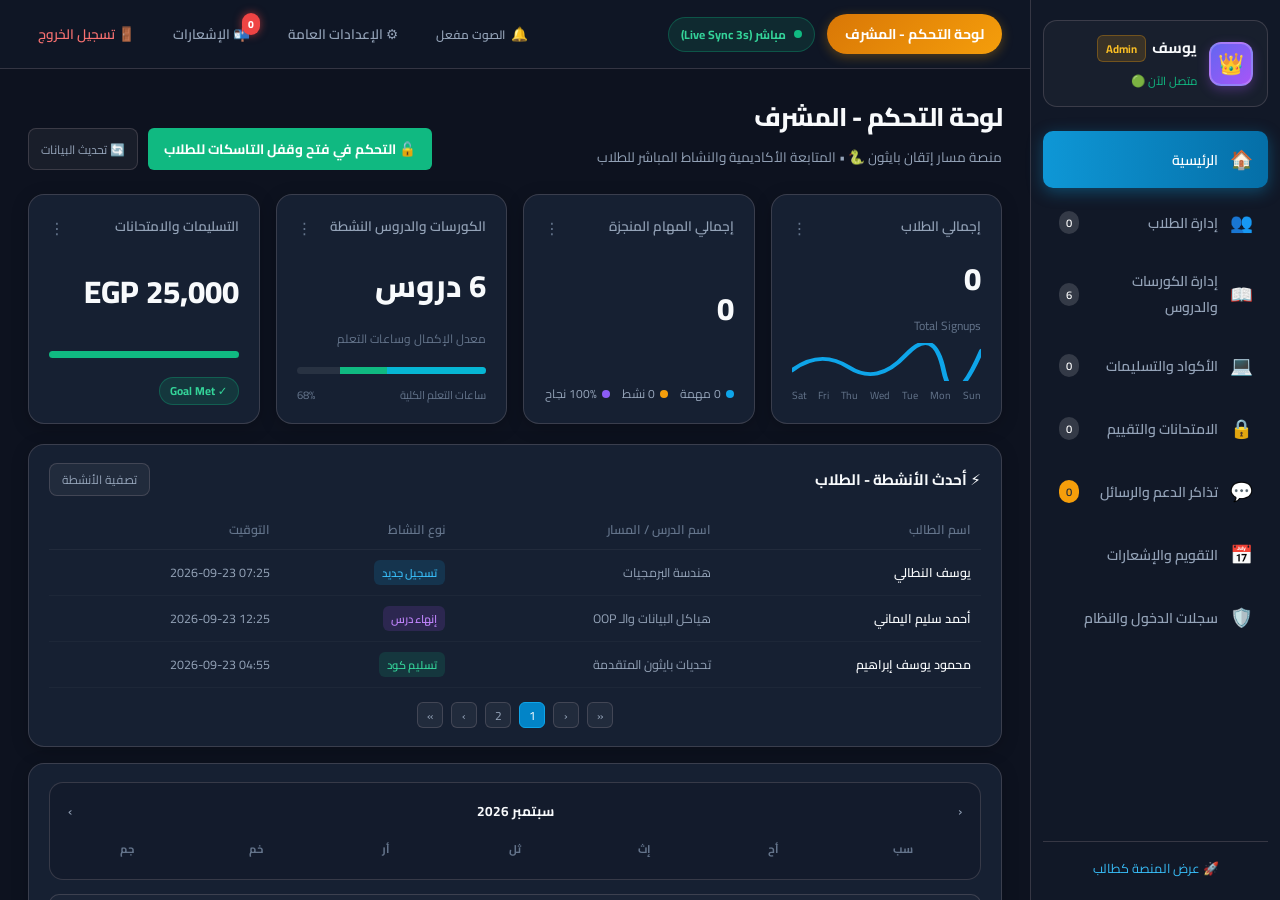
==== commit beb8863b: "docs & feat: Add comprehensive A-to-Z documentation (محمد الصفتي), UI & design system refinements, a" ====
--- a/templates/admin.html
+++ b/templates/admin.html
@@ -9,18 +9,24 @@
     <link href="https://fonts.googleapis.com/css2?family=Cairo:wght@400;500;600;700;800;900&family=Fira+Code:wght@400;500;600&display=swap" rel="stylesheet">
     <style>
         :root {
+            --palette-mint: #A2D2DF;
+            --palette-offwhite: #F7FDF9;
+            --palette-peach: #F8D7C4;
+            --palette-taupe: #C8B6B9;
+            --palette-lime: #D6F8B8;
+
             --bg-body: #0d121f;
             --bg-sidebar: #111827;
             --bg-card: #162032;
             --bg-card-hover: #1c2940;
-            --border-color: rgba(255, 255, 255, 0.08);
-            --border-glow: rgba(14, 165, 233, 0.3);
-            --accent-cyan: #0ea5e9;
-            --accent-teal: #14b8a6;
-            --accent-gold: #f59e0b;
-            --accent-gold-dark: #d97706;
-            --accent-purple: #8b5cf6;
-            --accent-green: #10b981;
+            --border-color: rgba(200, 182, 185, 0.2);
+            --border-glow: rgba(162, 210, 223, 0.35);
+            --accent-cyan: #A2D2DF;
+            --accent-teal: #A2D2DF;
+            --accent-gold: #F8D7C4;
+            --accent-gold-dark: #e8bd9b;
+            --accent-purple: #A2D2DF;
+            --accent-green: #D6F8B8;
             --accent-red: #ef4444;
             --text-main: #f8fafc;
             --text-muted: #94a3b8;
